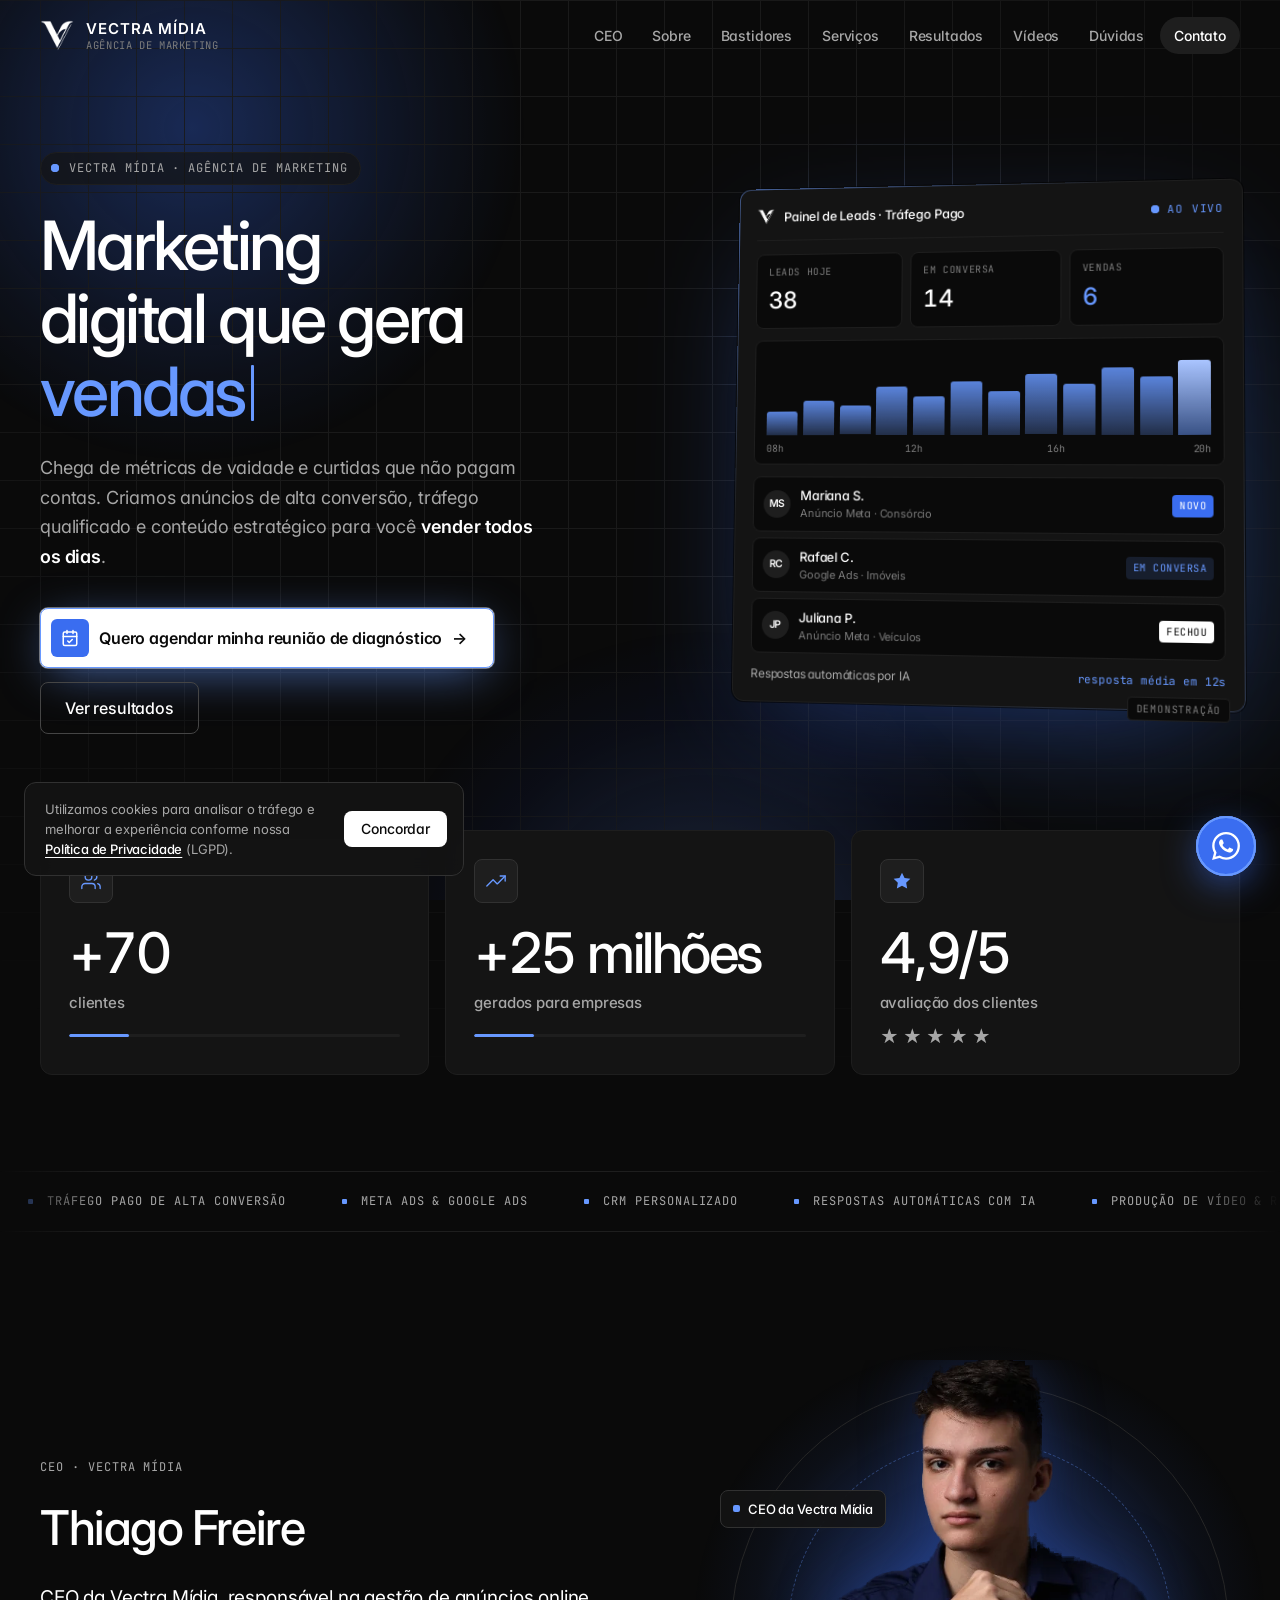
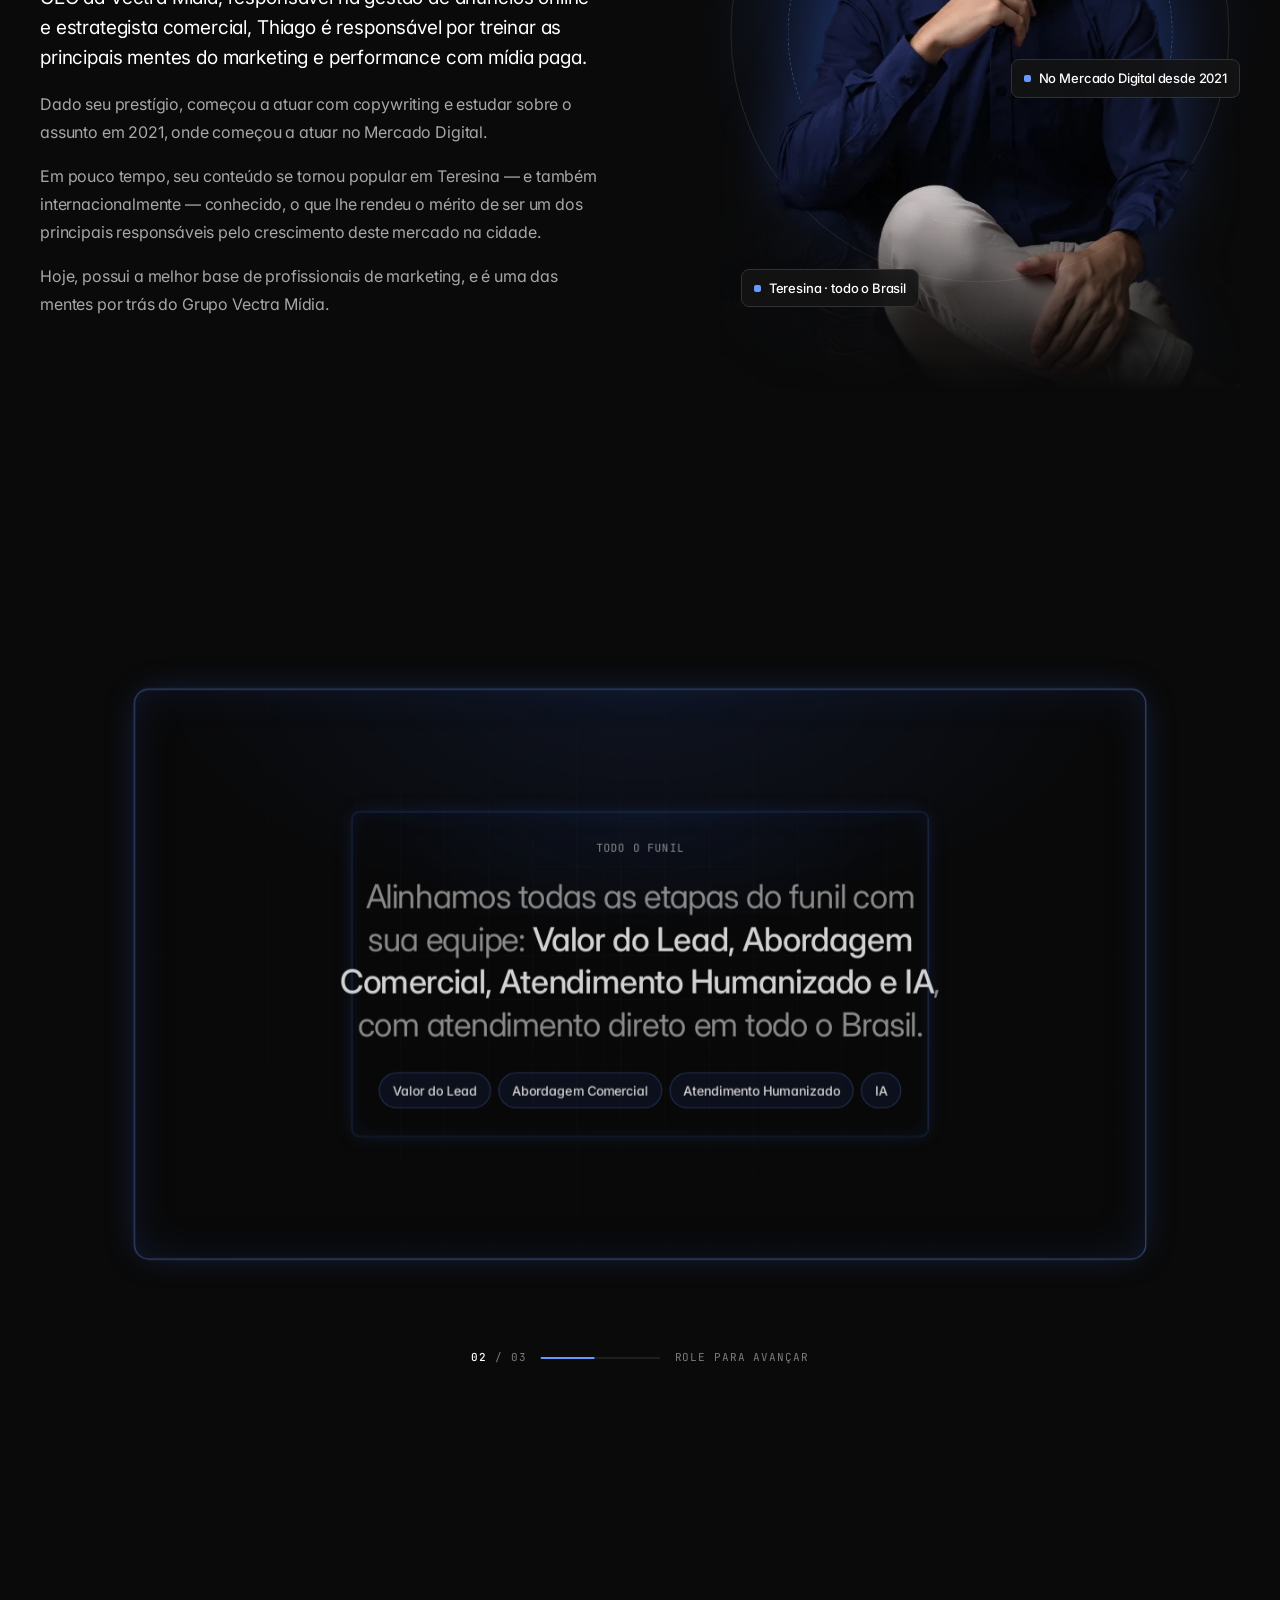
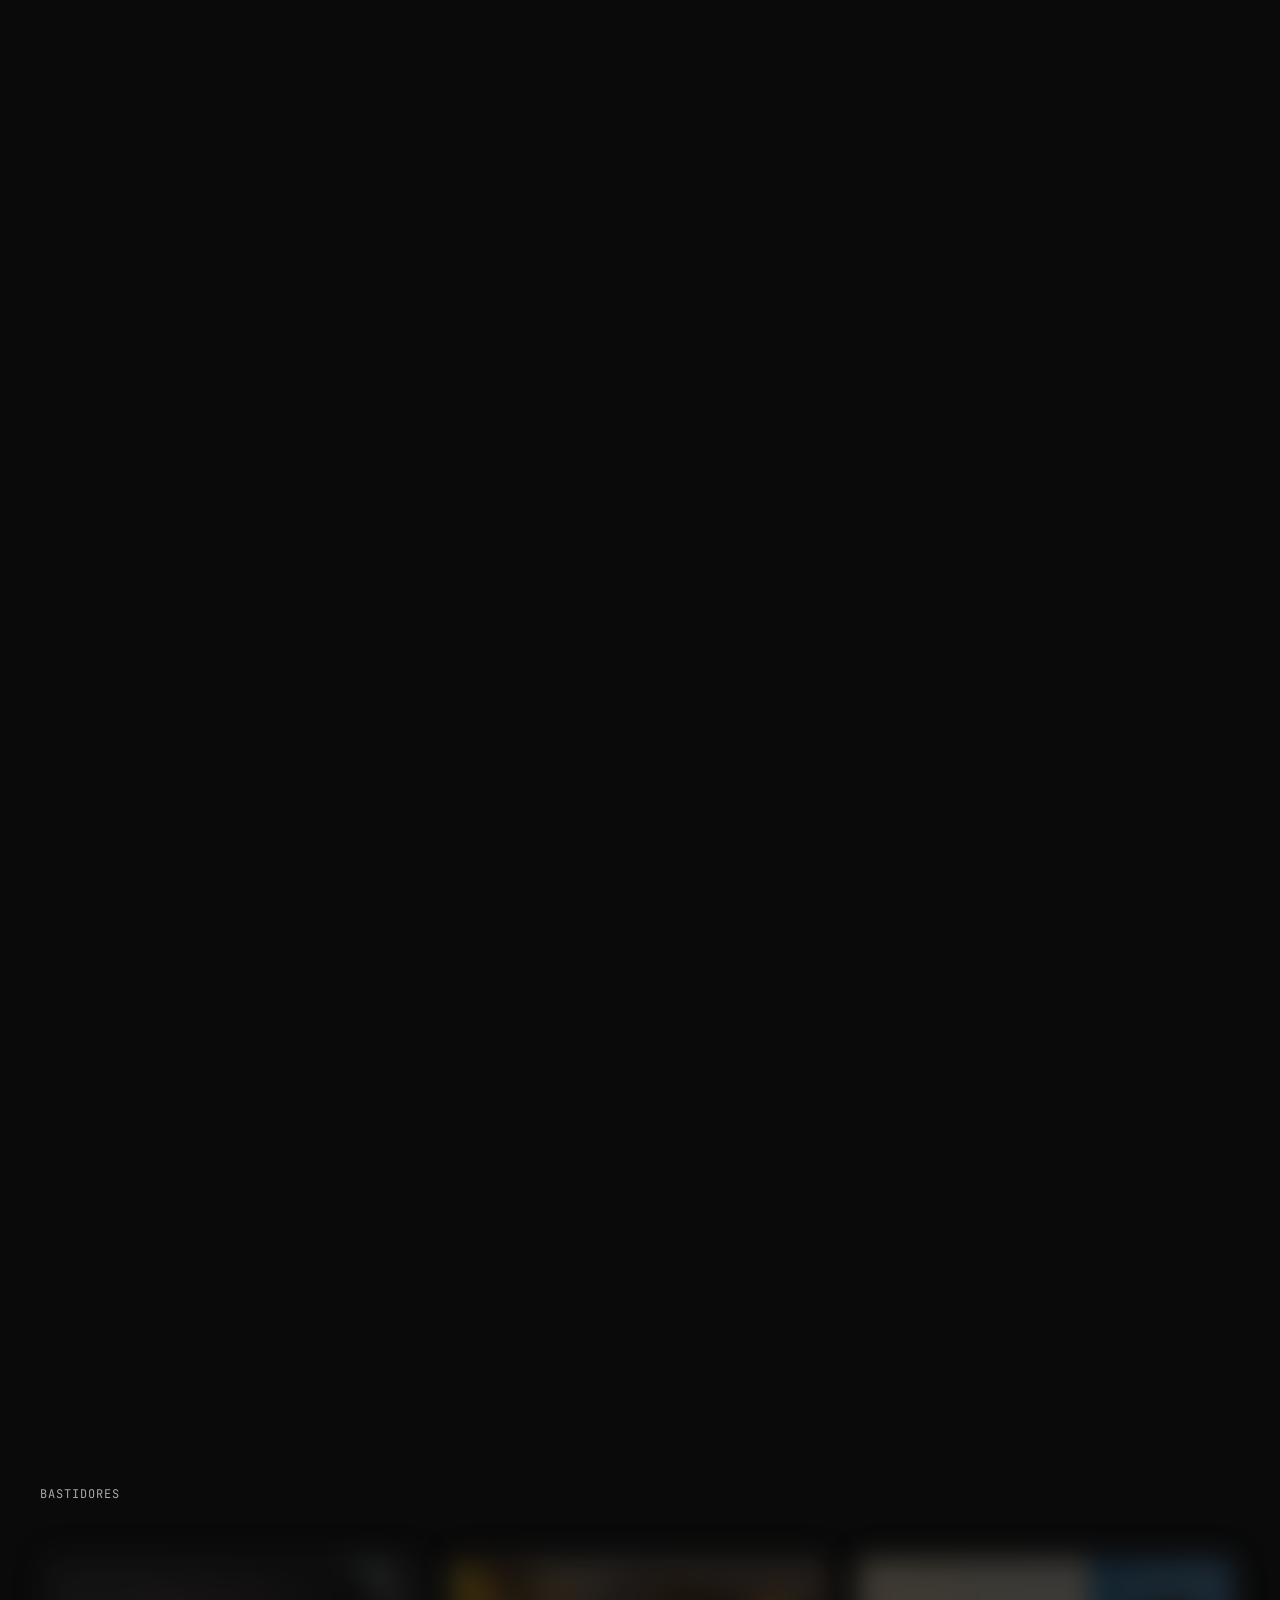
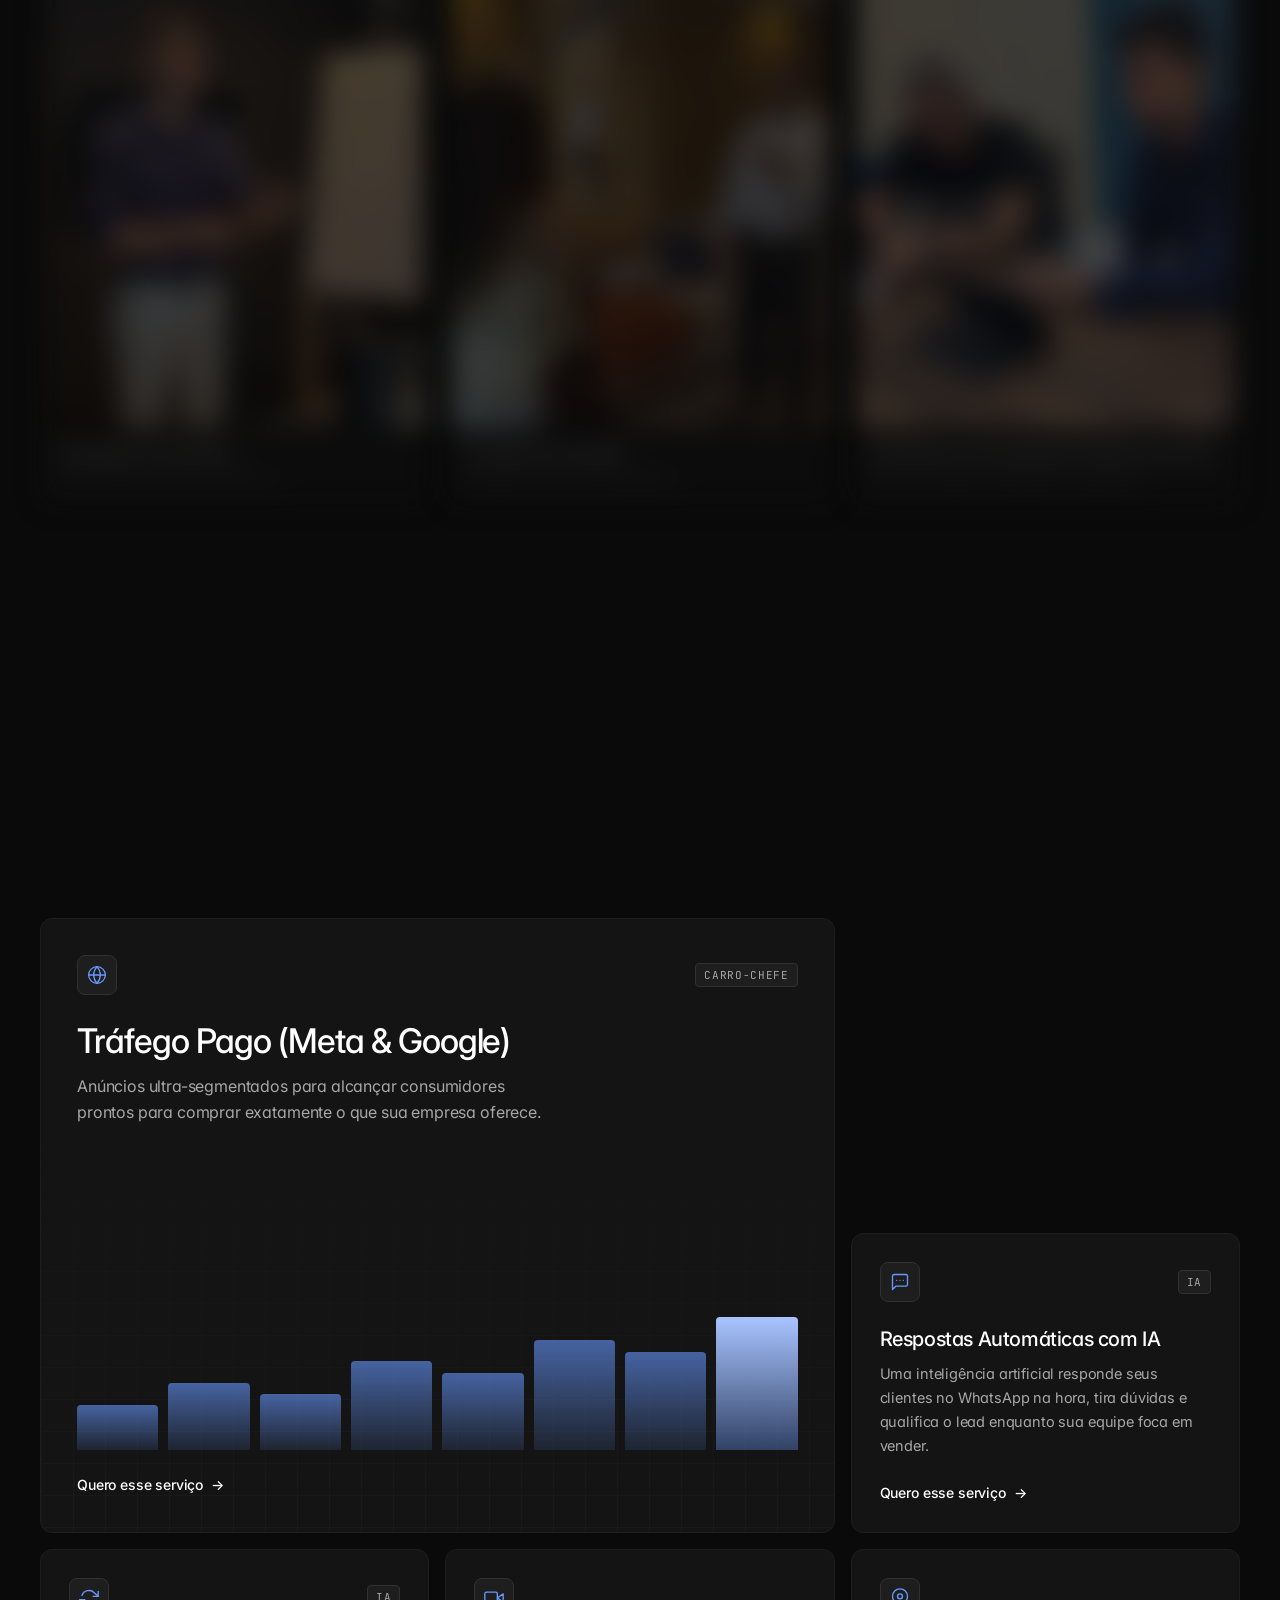
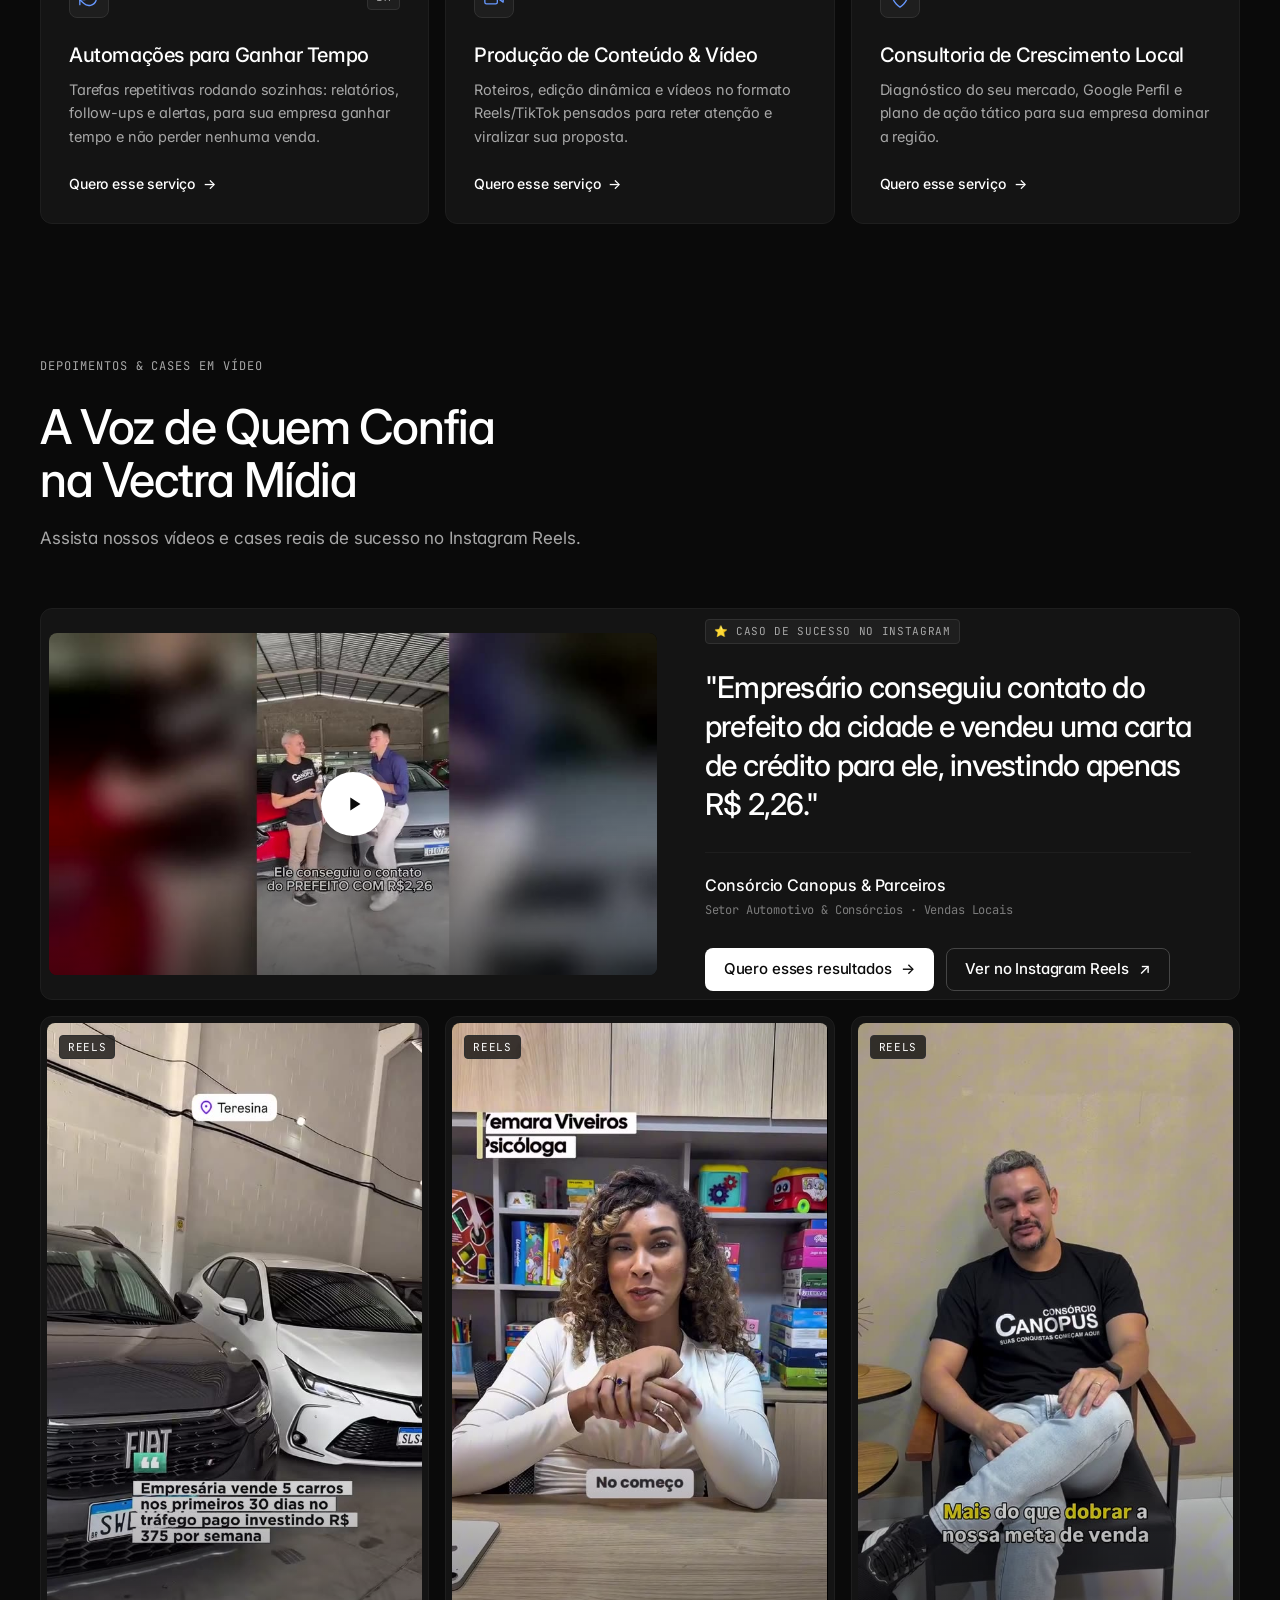
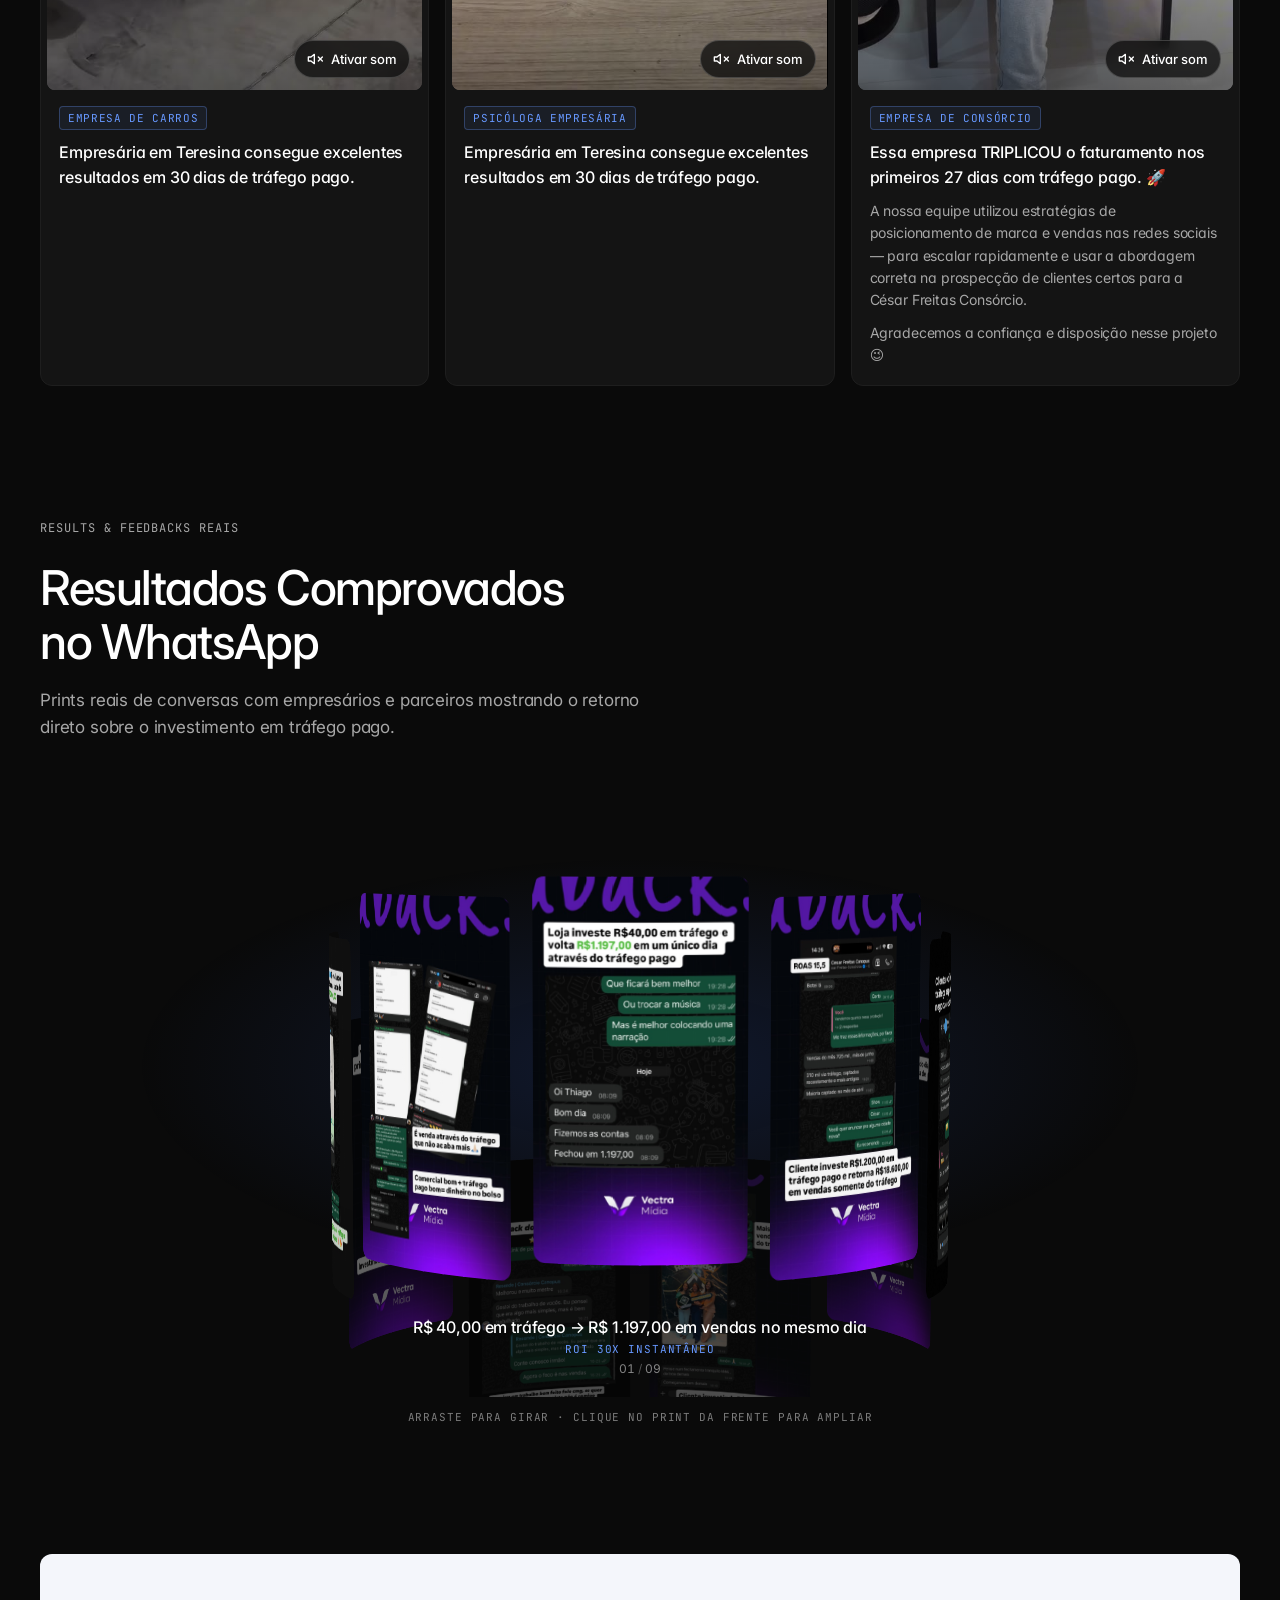
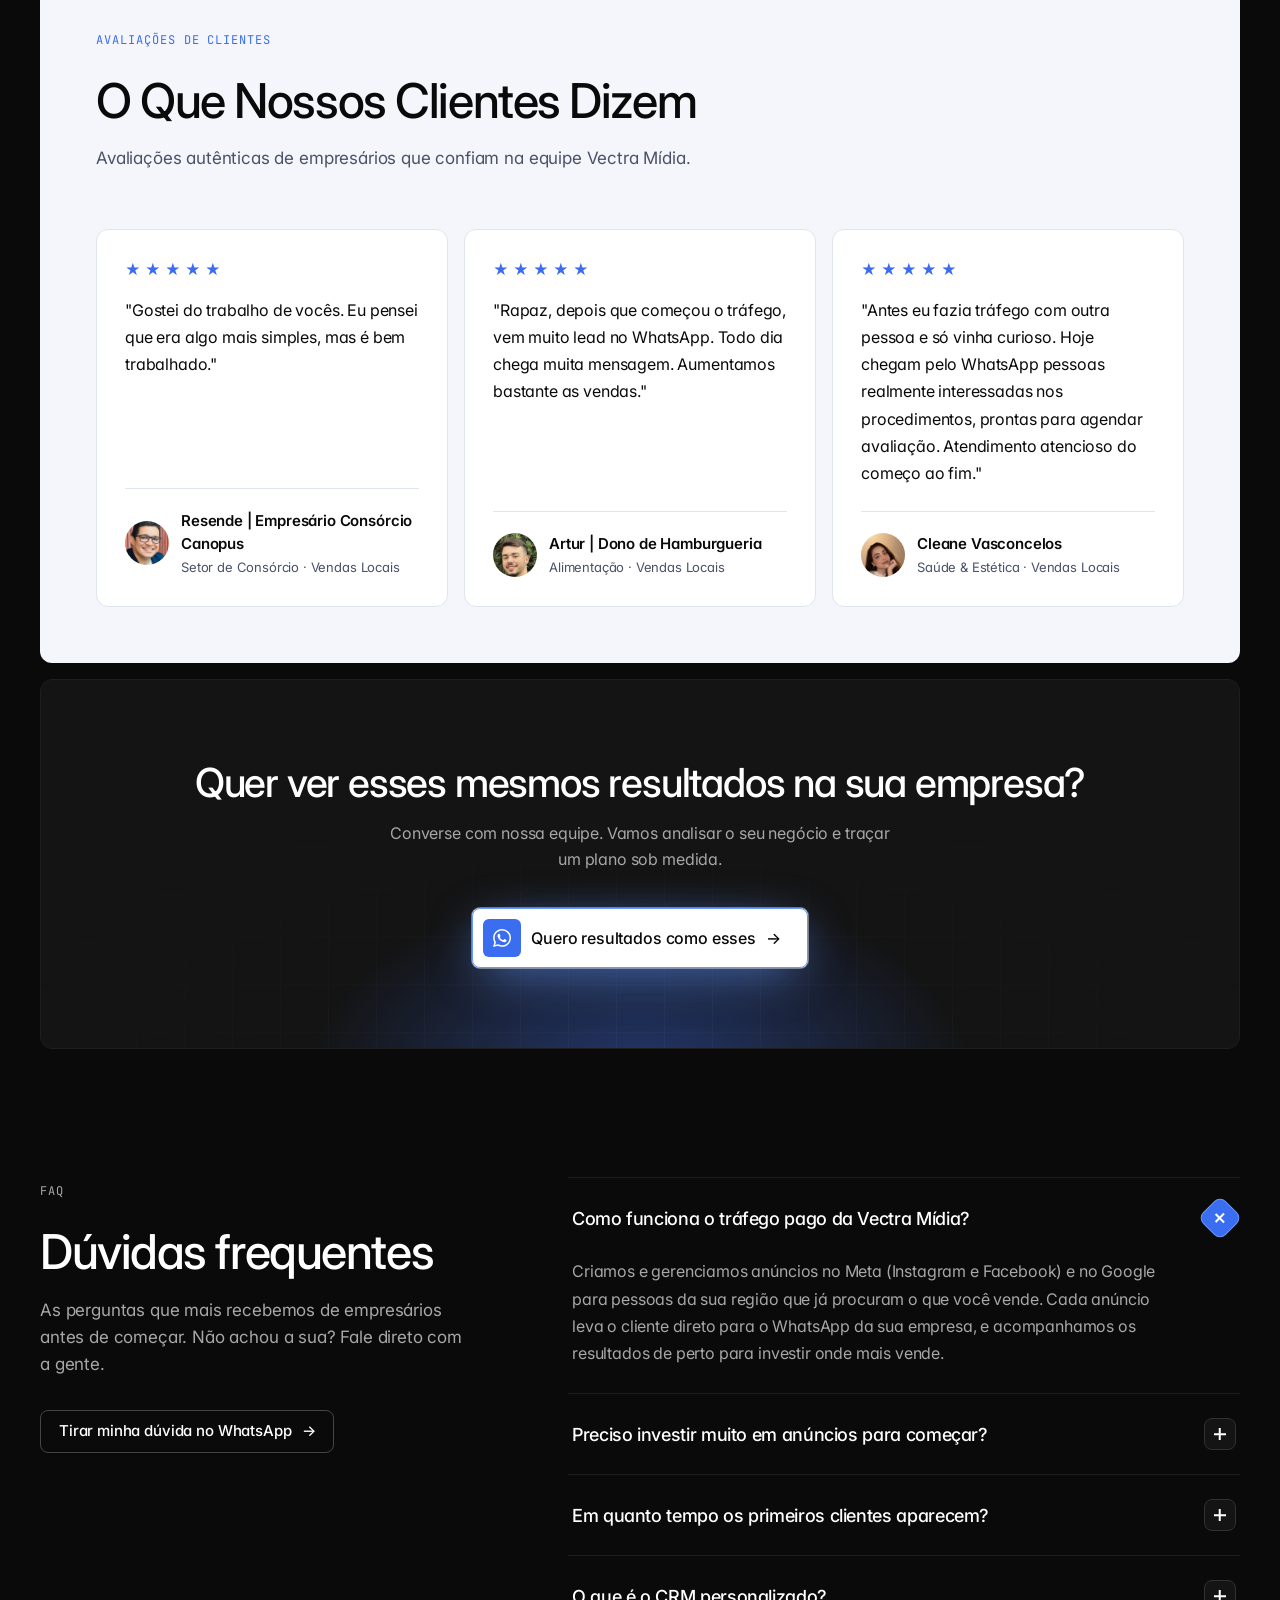
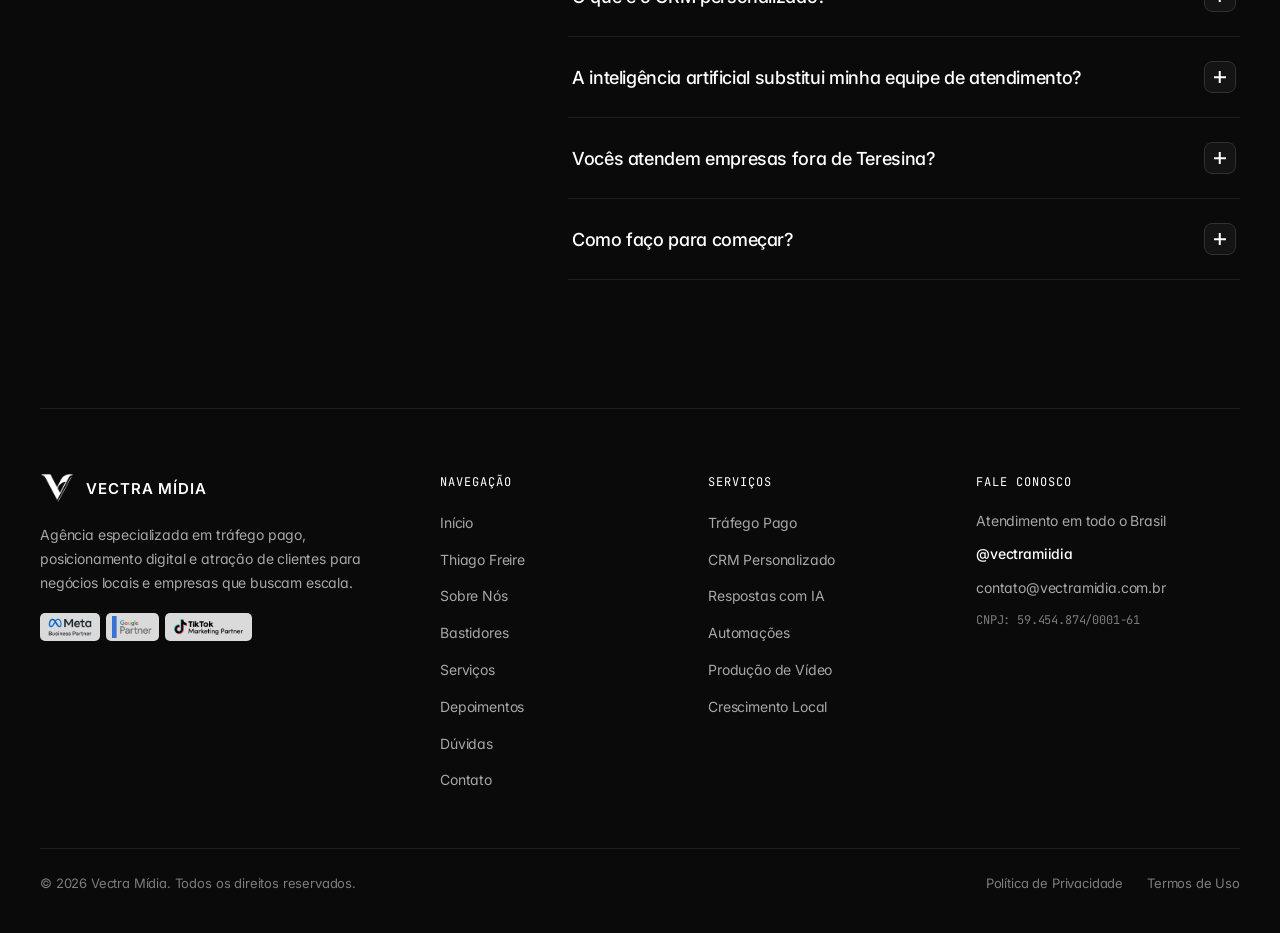
==== vectra-midia-redesign/index.html @ ce7b2baa "Add files via upload" ====
<!DOCTYPE html>
<html lang="pt-BR">
<head>
  <meta charset="UTF-8">
  <meta name="viewport" content="width=device-width, initial-scale=1.0">
  <title>Vectra Mídia — Agência de Marketing Digital de Alta Conversão</title>

  <!-- SEO -->
  <meta name="description" content="A Vectra Mídia é uma agência de marketing digital focada em gerar clientes reais para negócios locais com estratégia, tráfego pago e autoridade comprovada.">
  <meta name="robots" content="index, follow">
  <meta name="theme-color" content="#0a0a0a">
  <meta property="og:type" content="website">
  <meta property="og:title" content="Vectra Mídia — Marketing que traz clientes de verdade">
  <meta property="og:description" content="Acelere as vendas do seu negócio local com tráfego pago de alta conversão, CRM personalizado e automações com inteligência artificial.">
  <meta property="og:image" content="./assets/images/logo.jpg">
  <meta property="og:locale" content="pt_BR">
  <meta name="twitter:card" content="summary_large_image">

  <!-- Favicon -->
  <link rel="icon" type="image/jpeg" href="./assets/images/logo.jpg">
  <link rel="apple-touch-icon" href="./assets/images/logo.jpg">

  <!-- Fontes -->
  <link rel="preconnect" href="https://fonts.googleapis.com">
  <link rel="preconnect" href="https://fonts.gstatic.com" crossorigin>
  <link href="https://fonts.googleapis.com/css2?family=Inter:wght@400;500;600&family=JetBrains+Mono:wght@400;500&display=swap" rel="stylesheet">

  <!-- CSS -->
  <link rel="stylesheet" href="./assets/css/style.css">
  <link rel="stylesheet" href="./assets/css/circular-carousel.css">

  <!-- Liga as animações só quando o JavaScript está ativo -->
  <script>document.documentElement.classList.add('js');</script>

  <!-- JSON-LD Schema -->
  <script type="application/ld+json">
  {
    "@context": "https://schema.org",
    "@type": "MarketingAgency",
    "name": "Vectra Mídia",
    "description": "Agência de marketing digital focada em gerar clientes reais para negócios locais.",
    "logo": "./assets/images/logo.jpg",
    "sameAs": ["https://www.instagram.com/vectramiidia"],
    "areaServed": "BR"
  }
  </script>
</head>
<body>

  <!-- Fundo animado em tons de azul (muda de cor conforme a página rola) -->
  <!-- Luz azul que acompanha o mouse pelo site inteiro -->
  <div class="cursor-glow" id="cursorGlow" aria-hidden="true"></div>

  <div class="aurora" aria-hidden="true">
    <span class="aurora-blob aurora-blob--1"></span>
    <span class="aurora-blob aurora-blob--2"></span>
    <span class="aurora-blob aurora-blob--3"></span>
  </div>

  </div>

  <!-- Ícones reutilizados -->
  <svg width="0" height="0" style="position:absolute" aria-hidden="true">
    <symbol id="i-wa" viewBox="0 0 24 24"><path fill="currentColor" d="M17.472 14.382c-.297-.149-1.758-.867-2.03-.967-.273-.099-.471-.148-.67.15-.197.297-.767.966-.94 1.164-.173.199-.347.223-.644.075-.297-.15-1.255-.463-2.39-1.475-.883-.788-1.48-1.761-1.653-2.059-.173-.297-.018-.458.13-.606.134-.133.298-.347.446-.52.149-.174.198-.298.298-.497.099-.198.05-.371-.025-.52-.075-.149-.669-1.612-.916-2.207-.242-.579-.487-.5-.669-.51-.173-.008-.371-.01-.57-.01-.198 0-.52.074-.792.372-.272.297-1.04 1.016-1.04 2.479 0 1.462 1.065 2.875 1.213 3.074.149.198 2.096 3.2 5.077 4.487.709.306 1.262.489 1.694.625.712.227 1.36.195 1.871.118.571-.085 1.758-.719 2.006-1.413.248-.694.248-1.289.173-1.413-.074-.124-.272-.198-.57-.347m-5.421 7.403h-.004a9.87 9.87 0 0 1-5.031-1.378l-.361-.214-3.741.982.998-3.648-.235-.374a9.86 9.86 0 0 1-1.51-5.26c.001-5.45 4.436-9.884 9.888-9.884 2.64 0 5.122 1.03 6.988 2.898a9.825 9.825 0 0 1 2.893 6.994c-.003 5.45-4.437 9.884-9.885 9.884m8.413-18.297A11.815 11.815 0 0 0 12.05 0C5.495 0 .16 5.335.157 11.892c0 2.096.547 4.142 1.588 5.945L.057 24l6.305-1.654a11.882 11.882 0 0 0 5.683 1.448h.005c6.554 0 11.89-5.335 11.893-11.893a11.821 11.821 0 0 0-3.48-8.413"/></symbol>
    <symbol id="i-play" viewBox="0 0 24 24"><path fill="currentColor" d="M8 5v14l11-7z"/></symbol>
    <symbol id="i-star" viewBox="0 0 24 24"><path fill="currentColor" d="M12 2l3.09 6.26L22 9.27l-5 4.87 1.18 6.88L12 17.77l-6.18 3.25L7 14.14 2 9.27l6.91-1.01L12 2z"/></symbol>
  </svg>

  <!-- ==============================================================
       1. CABEÇALHO
       ============================================================== -->
  <header class="site-header" id="siteHeader">
    <div class="container header-inner">

      <a href="#hero" class="brand" aria-label="Página Inicial Vectra Mídia">
        <img src="./assets/images/logo-symbol-white.png" alt="Logo Vectra Mídia" class="brand-mark" width="34" height="30">
        <span class="brand-text">
          <span class="brand-name">VECTRA MÍDIA</span>
          <span class="brand-sub">Agência de Marketing</span>
        </span>
      </a>

      <nav aria-label="Navegação Principal" class="nav">
        <ul class="nav-menu" id="navMenu">
          <li><a href="#ceo" class="nav-link">CEO</a></li>
          <li><a href="#sobre" class="nav-link">Sobre</a></li>
          <li><a href="#bastidores" class="nav-link">Bastidores</a></li>
          <li><a href="#servicos" class="nav-link">Serviços</a></li>
          <li><a href="#provas-sociais" class="nav-link">Resultados</a></li>
          <li><a href="#depoimentos-video" class="nav-link">Vídeos</a></li>
          <li><a href="#duvidas" class="nav-link">Dúvidas</a></li>
          <li><a href="#contato" class="nav-link">Contato</a></li>
        </ul>
      </nav>

      <button class="hamburger" id="hamburgerBtn" aria-label="Abrir menu" aria-expanded="false" aria-controls="navMenu">
        <span></span><span></span><span></span>
      </button>
    </div>
  </header>

  <main>

  <!-- ==============================================================
       2. TOPO (HERO) — texto + painel de leads ao vivo
       ============================================================== -->
  <section class="hero" id="hero">
    <div class="hero-grid-bg" aria-hidden="true"></div>
    <div class="hero-spotlight" aria-hidden="true"></div>

    <div class="container hero-layout">

      <div class="hero-copy">
        <span class="eyebrow" data-reveal><span class="live-dot"></span>Vectra Mídia · Agência de Marketing</span>

        <h1 class="hero-title" data-reveal>
          Marketing digital que gera
          <span class="hero-rotator"><span id="typewriterTarget">clientes de verdade</span><span class="typewriter-cursor" aria-hidden="true"></span></span>
        </h1>

        <p class="hero-description" data-reveal>
          Chega de métricas de vaidade e curtidas que não pagam contas. Criamos anúncios de alta conversão, tráfego qualificado e conteúdo estratégico para você <strong>vender todos os dias</strong>.
        </p>

        <div class="hero-actions" data-reveal>
          <a href="#" class="btn btn-cta btn-lg btn-magnetic" data-wa="diagnostico">
            <span class="btn-cta-ring" aria-hidden="true"></span>
            <span class="btn-shine" aria-hidden="true"></span>
            <span class="btn-cta-icon" aria-hidden="true"><svg width="18" height="18" viewBox="0 0 24 24" fill="none" stroke="currentColor" stroke-width="2" stroke-linecap="round" stroke-linejoin="round"><rect x="3" y="4" width="18" height="18" rx="2"/><path d="M16 2v4M8 2v4M3 10h18M9 16l2 2 4-4"/></svg></span>
            Quero agendar minha reunião de diagnóstico <span class="btn-chevron" aria-hidden="true">→</span>
          </a>
          <a href="#provas-sociais" class="btn btn-ghost btn-lg">Ver resultados</a>
        </div>
      </div>

      <!-- PAINEL DE LEADS (demonstração animada do CRM) -->
      <div class="dash" id="liveDash" data-reveal aria-label="Demonstração do painel de leads da Vectra Mídia">
        <div class="dash-head">
          <div class="dash-title">
            <img src="./assets/images/logo-symbol-white.png" alt="" width="18" height="16">
            <span>Painel de Leads · Tráfego Pago</span>
          </div>
          <span class="dash-live"><span class="live-dot"></span>Ao vivo</span>
        </div>

        <div class="dash-kpis">
          <div class="dash-kpi">
            <span class="dash-kpi-label">Leads hoje</span>
            <span class="dash-kpi-value" id="kpiLeads">38</span>
          </div>
          <div class="dash-kpi">
            <span class="dash-kpi-label">Em conversa</span>
            <span class="dash-kpi-value" id="kpiConversa">14</span>
          </div>
          <div class="dash-kpi">
            <span class="dash-kpi-label">Vendas</span>
            <span class="dash-kpi-value dash-kpi-value--accent" id="kpiVendas">6</span>
          </div>
        </div>

        <div class="dash-chart" aria-hidden="true">
          <div class="dash-chart-bars" id="dashBars">
            <span style="--h:28%"></span><span style="--h:42%"></span><span style="--h:35%"></span><span style="--h:58%"></span>
            <span style="--h:46%"></span><span style="--h:64%"></span><span style="--h:52%"></span><span style="--h:72%"></span>
            <span style="--h:61%"></span><span style="--h:80%"></span><span style="--h:69%"></span><span style="--h:88%"></span>
          </div>
          <div class="dash-chart-axis"><span>08h</span><span>12h</span><span>16h</span><span>20h</span></div>
        </div>

        <ul class="dash-list" id="dashList" aria-hidden="true">
          <li><span class="dash-avatar">MS</span><span class="dash-who"><b>Mariana S.</b><small>Anúncio Meta · Consórcio</small></span><span class="dash-status dash-status--new">Novo</span></li>
          <li><span class="dash-avatar">RC</span><span class="dash-who"><b>Rafael C.</b><small>Google Ads · Imóveis</small></span><span class="dash-status dash-status--talk">Em conversa</span></li>
          <li><span class="dash-avatar">JP</span><span class="dash-who"><b>Juliana P.</b><small>Anúncio Meta · Veículos</small></span><span class="dash-status dash-status--won">Fechou</span></li>
        </ul>

        <div class="dash-foot">
          <span>Respostas automáticas por IA</span>
          <span class="dash-foot-value">resposta média em 12s</span>
        </div>
        <span class="dash-demo">Demonstração</span>
      </div>
    </div>

    <!-- NÚMEROS -->
    <div class="container">
      <div class="stats" data-reveal>
        <div class="stat" tabindex="0">
          <span class="stat-glow" aria-hidden="true"></span>
          <span class="stat-icon" aria-hidden="true">
            <svg width="20" height="20" viewBox="0 0 24 24" fill="none" stroke="currentColor" stroke-width="1.6" stroke-linecap="round" stroke-linejoin="round"><path d="M17 21v-2a4 4 0 0 0-4-4H5a4 4 0 0 0-4 4v2"/><circle cx="9" cy="7" r="4"/><path d="M23 21v-2a4 4 0 0 0-3-3.87"/><path d="M16 3.13a4 4 0 0 1 0 7.75"/></svg>
          </span>
          <div class="stat-number" data-count="70" data-prefix="+">+70</div>
          <div class="stat-label">clientes</div>
          <div class="stat-bar" aria-hidden="true"><span style="--w:70%"></span></div>
        </div>
        <div class="stat" tabindex="0">
          <span class="stat-glow" aria-hidden="true"></span>
          <span class="stat-icon" aria-hidden="true">
            <svg width="20" height="20" viewBox="0 0 24 24" fill="none" stroke="currentColor" stroke-width="1.6" stroke-linecap="round" stroke-linejoin="round"><polyline points="23 6 13.5 15.5 8.5 10.5 1 18"/><polyline points="17 6 23 6 23 12"/></svg>
          </span>
          <div class="stat-number" data-count="25" data-prefix="+" data-suffix=" milhões">+25 milhões</div>
          <div class="stat-label">gerados para empresas</div>
          <div class="stat-bar" aria-hidden="true"><span style="--w:88%"></span></div>
        </div>
        <div class="stat" tabindex="0">
          <span class="stat-glow" aria-hidden="true"></span>
          <span class="stat-icon" aria-hidden="true">
            <svg width="20" height="20"><use href="#i-star"/></svg>
          </span>
          <div class="stat-number" data-count="4.9" data-decimals="1" data-suffix="/5">4,9/5</div>
          <div class="stat-label">avaliação dos clientes</div>
          <div class="stat-stars" aria-label="Nota 4,9 de 5">
            <span class="stat-stars-base">★★★★★</span>
            <span class="stat-stars-fill" style="--w:98%">★★★★★</span>
          </div>
        </div>
      </div>
    </div>
  </section>

  <!-- FAIXA ROLANTE -->
  <div class="marquee" aria-hidden="true">
    <div class="marquee-track">
      <div class="marquee-group">
        <span class="marquee-item"><i class="m-dot"></i>Tráfego Pago de Alta Conversão</span>
        <span class="marquee-item"><i class="m-dot"></i>Meta Ads &amp; Google Ads</span>
        <span class="marquee-item"><i class="m-dot"></i>CRM Personalizado</span>
        <span class="marquee-item"><i class="m-dot"></i>Respostas Automáticas com IA</span>
        <span class="marquee-item"><i class="m-dot"></i>Produção de Vídeo &amp; Reels</span>
        <span class="marquee-item"><i class="m-dot"></i>Automações</span>
        <span class="marquee-item"><i class="m-dot"></i>+120 Empresas Aceleradas</span>
      </div>
      <div class="marquee-group">
        <span class="marquee-item"><i class="m-dot"></i>Tráfego Pago de Alta Conversão</span>
        <span class="marquee-item"><i class="m-dot"></i>Meta Ads &amp; Google Ads</span>
        <span class="marquee-item"><i class="m-dot"></i>CRM Personalizado</span>
        <span class="marquee-item"><i class="m-dot"></i>Respostas Automáticas com IA</span>
        <span class="marquee-item"><i class="m-dot"></i>Produção de Vídeo &amp; Reels</span>
        <span class="marquee-item"><i class="m-dot"></i>Automações</span>
        <span class="marquee-item"><i class="m-dot"></i>+120 Empresas Aceleradas</span>
      </div>
    </div>
  </div>

  <!-- ==============================================================
       3. CEO — THIAGO FREIRE
       ============================================================== -->
  <section class="section" id="ceo">
    <div class="container">
      <div class="ceo-grid">

        <div class="ceo-content" data-reveal>
          <span class="eyebrow">CEO · Vectra Mídia</span>
          <h2 class="section-title">Thiago Freire</h2>

          <div class="ceo-text">
            <p>CEO da Vectra Mídia, responsável na gestão de anúncios online e estrategista comercial, Thiago é responsável por treinar as principais mentes do marketing e performance com mídia paga.</p>
            <p>Dado seu prestígio, começou a atuar com copywriting e estudar sobre o assunto em 2021, onde começou a atuar no Mercado Digital.</p>
            <p>Em pouco tempo, seu conteúdo se tornou popular em Teresina — e também internacionalmente — conhecido, o que lhe rendeu o mérito de ser um dos principais responsáveis pelo crescimento deste mercado na cidade.</p>
            <p>Hoje, possui a melhor base de profissionais de marketing, e é uma das mentes por trás do Grupo Vectra Mídia.</p>
          </div>
        </div>

        <!-- Foto que se funde ao fundo, com movimento ao passar o mouse -->
        <div class="ceo-stage" id="ceoStage" data-reveal>
          <div class="ceo-halo" aria-hidden="true"></div>
          <div class="ceo-rings" aria-hidden="true"><span></span><span></span></div>
          <div class="ceo-figure">
            <img src="./assets/images/thiago-freire-ceo-recorte.webp" alt="Thiago Freire — CEO da Vectra Mídia" loading="lazy" width="682" height="855">
          </div>
          <span class="ceo-chip ceo-chip--a"><i></i>CEO da Vectra Mídia</span>
          <span class="ceo-chip ceo-chip--b"><i></i>No Mercado Digital desde 2021</span>
          <span class="ceo-chip ceo-chip--c"><i></i>Teresina · todo o Brasil</span>
        </div>

      </div>
    </div>
  </section>

  <!-- ==============================================================
       4. SOBRE A AGÊNCIA + BASTIDORES
       ============================================================== -->
  <section class="section portal-section" id="sobre">
    <!-- SCROLL PORTAL: quadros encaixados um dentro do outro; a rolagem leva a "câmera" para dentro de cada um -->
    <div class="portal" id="scrollPortal" data-frame-depth="1" data-perspective="1000" data-scroll-length="0.9" data-scrub="0.35" data-dim="0.55">
      <div class="portal-sticky">
        <div class="portal-stage">

          <article class="portal-frame" data-scene="0">
            <div class="portal-content">
              <span class="eyebrow">Quem Somos</span>
              <h2 class="portal-title">Estratégia, transparência e atendimento humanizado real</h2>
              <p class="portal-text">A <strong>Vectra Mídia</strong> é uma agência de marketing digital focada em gerar clientes reais para negócios locais, com alinhamento presencial, produção audiovisual e anúncios de alta performance.</p>
            </div>
          </article>

          <article class="portal-frame" data-scene="1">
            <div class="portal-content">
              <span class="eyebrow">Todo o funil</span>
              <p class="portal-lead">Alinhamos todas as etapas do funil com sua equipe: <strong>Valor do Lead, Abordagem Comercial, Atendimento Humanizado e IA</strong>, com atendimento direto em todo o Brasil.</p>
              <div class="portal-pills" aria-hidden="true">
                <span>Valor do Lead</span><span>Abordagem Comercial</span><span>Atendimento Humanizado</span><span>IA</span>
              </div>
            </div>
          </article>

          <article class="portal-frame" data-scene="2">
            <div class="portal-content">
              <span class="eyebrow">Diferenciais</span>
              <ul class="portal-diffs">
                <li>
                  <span class="check" aria-hidden="true"><svg width="14" height="14" viewBox="0 0 24 24" fill="none" stroke="currentColor" stroke-width="3" stroke-linecap="round" stroke-linejoin="round"><polyline points="20 6 9 17 4 12"/></svg></span>
                  <h3>Treinamento &amp; Alinhamento Comercial</h3>
                  <p>Ensinamos sua equipe a converter o lead do WhatsApp em venda.</p>
                </li>
                <li>
                  <span class="check" aria-hidden="true"><svg width="14" height="14" viewBox="0 0 24 24" fill="none" stroke="currentColor" stroke-width="3" stroke-linecap="round" stroke-linejoin="round"><polyline points="20 6 9 17 4 12"/></svg></span>
                  <h3>Gravações Profissionais no Cliente</h3>
                  <p>Vamos até a sua empresa gravar conteúdos e anúncios validados.</p>
                </li>
                <li>
                  <span class="check" aria-hidden="true"><svg width="14" height="14" viewBox="0 0 24 24" fill="none" stroke="currentColor" stroke-width="3" stroke-linecap="round" stroke-linejoin="round"><polyline points="20 6 9 17 4 12"/></svg></span>
                  <h3>Suporte Direto Presencial &amp; Atendimento Online</h3>
                  <p>Sem robôs. Você fala diretamente com quem comanda as campanhas.</p>
                </li>
              </ul>
              <div class="portal-actions">
                <a href="#" class="btn btn-primary btn-lg" data-wa="hero">Falar com o estrategista no WhatsApp <span class="btn-chevron" aria-hidden="true">→</span></a>
              </div>
            </div>
          </article>

        </div>
        <div class="portal-hud" aria-hidden="true">
          <span class="portal-count"><b id="portalIndex">01</b> / 03</span>
          <span class="portal-bar"><span id="portalBar"></span></span>
          <span class="portal-hint">Role para avançar</span>
        </div>
      </div>
    </div>

    <!-- FOTOS REAIS (BASTIDORES) -->
    <div class="container">
      <div class="backstage-head">
        <span class="eyebrow">Bastidores</span>
      </div>
      <div class="backstage backstage--row" id="bastidores">
          <figure class="photo-card">
            <div class="photo-card-media">
              <img src="./assets/images/real-2-apresentacao.jpg" alt="Alinhamento Estratégico Vectra Mídia" loading="lazy">
            </div>
            <figcaption>
              <span class="photo-card-title">Estratégia &amp; Treinamento</span>
              <span class="photo-card-sub">Foco no Valor do Lead e Conversão</span>
            </figcaption>
          </figure>
          <figure class="photo-card">
            <div class="photo-card-media">
              <img src="./assets/images/real-5-gravacao.png" alt="Produção de Vídeo no Cliente" loading="lazy">
            </div>
            <figcaption>
              <span class="photo-card-title">Produção de Conteúdo</span>
              <span class="photo-card-sub">Gravação in loco de alta qualidade</span>
            </figcaption>
          </figure>
          <figure class="photo-card">
            <div class="photo-card-media">
              <img src="./assets/images/real-6-atendimento-presencial.jpg" alt="Atendimento presencial da Vectra Mídia com cliente do Consórcio Canopus" loading="lazy">
            </div>
            <figcaption>
              <span class="photo-card-title">Atendimento Personalizado &amp; Suporte Presencial</span>
              <span class="photo-card-sub">Foco em resultado e diagnóstico de gargalos</span>
            </figcaption>
          </figure>
      </div>
    </div>
  </section>

  <!-- ==============================================================
       5. SERVIÇOS
       ============================================================== -->
  <section class="section" id="servicos">
    <div class="container">
      <div class="section-header" data-reveal>
        <span class="eyebrow">Soluções Completas</span>
        <h2 class="section-title">Como a Vectra Mídia Acelera Seu Negócio</h2>
        <p class="section-subtitle">Serviços integrados pensados para cada etapa do funil — da atração ao fechamento no WhatsApp.</p>
      </div>

      <div class="services-grid">

        <article class="service-card service-card--main" data-reveal>
          <div class="service-top">
            <span class="service-icon" aria-hidden="true">
              <svg width="20" height="20" viewBox="0 0 24 24" fill="none" stroke="currentColor" stroke-width="1.6" stroke-linecap="round" stroke-linejoin="round"><circle cx="12" cy="12" r="10"/><path d="M2 12h20M12 2a15.3 15.3 0 0 1 4 10 15.3 15.3 0 0 1-4 10 15.3 15.3 0 0 1-4-10 15.3 15.3 0 0 1 4-10z"/></svg>
            </span>
            <span class="tag">Carro-chefe</span>
          </div>
          <h3>Tráfego Pago (Meta &amp; Google)</h3>
          <p>Anúncios ultra-segmentados para alcançar consumidores prontos para comprar exatamente o que sua empresa oferece.</p>
          <div class="service-viz" aria-hidden="true">
            <span style="--h:30%"></span><span style="--h:45%"></span><span style="--h:38%"></span><span style="--h:60%"></span><span style="--h:52%"></span><span style="--h:74%"></span><span style="--h:66%"></span><span style="--h:90%"></span>
          </div>
          <a href="#" class="service-link" data-wa="service-trafego">Quero esse serviço <span aria-hidden="true">→</span></a>
        </article>

        <article class="service-card" data-reveal>
          <div class="service-top">
            <span class="service-icon" aria-hidden="true">
              <svg width="20" height="20" viewBox="0 0 24 24" fill="none" stroke="currentColor" stroke-width="1.6" stroke-linecap="round" stroke-linejoin="round"><rect x="3" y="4" width="18" height="16" rx="2"/><path d="M3 9h18M8 4v16"/></svg>
            </span>
            <span class="tag">Novo</span>
          </div>
          <h3>CRM Personalizado</h3>
          <p>Um painel feito para a sua empresa que registra cada lead que chega pelo WhatsApp e acompanha o cliente em tempo real, do primeiro contato ao fechamento.</p>
          <a href="#" class="service-link" data-wa="service-crm">Quero esse serviço <span aria-hidden="true">→</span></a>
        </article>

        <article class="service-card" data-reveal>
          <div class="service-top">
            <span class="service-icon" aria-hidden="true">
              <svg width="20" height="20" viewBox="0 0 24 24" fill="none" stroke="currentColor" stroke-width="1.6" stroke-linecap="round" stroke-linejoin="round"><path d="M21 15a2 2 0 0 1-2 2H7l-4 4V5a2 2 0 0 1 2-2h14a2 2 0 0 1 2 2z"/><path d="M8 10h.01M12 10h.01M16 10h.01"/></svg>
            </span>
            <span class="tag">IA</span>
          </div>
          <h3>Respostas Automáticas com IA</h3>
          <p>Uma inteligência artificial responde seus clientes no WhatsApp na hora, tira dúvidas e qualifica o lead enquanto sua equipe foca em vender.</p>
          <a href="#" class="service-link" data-wa="service-ia">Quero esse serviço <span aria-hidden="true">→</span></a>
        </article>

        <article class="service-card" data-reveal>
          <div class="service-top">
            <span class="service-icon" aria-hidden="true">
              <svg width="20" height="20" viewBox="0 0 24 24" fill="none" stroke="currentColor" stroke-width="1.6" stroke-linecap="round" stroke-linejoin="round"><polyline points="23 4 23 10 17 10"/><polyline points="1 20 1 14 7 14"/><path d="M3.51 9a9 9 0 0 1 14.85-3.36L23 10M1 14l4.64 4.36A9 9 0 0 0 20.49 15"/></svg>
            </span>
            <span class="tag">IA</span>
          </div>
          <h3>Automações para Ganhar Tempo</h3>
          <p>Tarefas repetitivas rodando sozinhas: relatórios, follow-ups e alertas, para sua empresa ganhar tempo e não perder nenhuma venda.</p>
          <a href="#" class="service-link" data-wa="service-automacoes">Quero esse serviço <span aria-hidden="true">→</span></a>
        </article>

        <article class="service-card" data-reveal>
          <div class="service-top">
            <span class="service-icon" aria-hidden="true">
              <svg width="20" height="20" viewBox="0 0 24 24" fill="none" stroke="currentColor" stroke-width="1.6" stroke-linecap="round" stroke-linejoin="round"><polygon points="23 7 16 12 23 17 23 7"/><rect x="1" y="5" width="15" height="14" rx="2" ry="2"/></svg>
            </span>
          </div>
          <h3>Produção de Conteúdo &amp; Vídeo</h3>
          <p>Roteiros, edição dinâmica e vídeos no formato Reels/TikTok pensados para reter atenção e viralizar sua proposta.</p>
          <a href="#" class="service-link" data-wa="service-video">Quero esse serviço <span aria-hidden="true">→</span></a>
        </article>

        <article class="service-card" data-reveal>
          <div class="service-top">
            <span class="service-icon" aria-hidden="true">
              <svg width="20" height="20" viewBox="0 0 24 24" fill="none" stroke="currentColor" stroke-width="1.6" stroke-linecap="round" stroke-linejoin="round"><path d="M21 10c0 7-9 13-9 13s-9-6-9-13a9 9 0 0 1 18 0z"/><circle cx="12" cy="10" r="3"/></svg>
            </span>
          </div>
          <h3>Consultoria de Crescimento Local</h3>
          <p>Diagnóstico do seu mercado, Google Perfil e plano de ação tático para sua empresa dominar a região.</p>
          <a href="#" class="service-link" data-wa="service-consultoria">Quero esse serviço <span aria-hidden="true">→</span></a>
        </article>

      </div>
    </div>
  </section>

  <!-- ==============================================================
       6. DEPOIMENTOS EM VÍDEO (INSTAGRAM REELS)
       ============================================================== -->
  <section class="section" id="depoimentos-video">
    <div class="container">
      <div class="section-header" data-reveal>
        <span class="eyebrow">Depoimentos &amp; Cases em Vídeo</span>
        <h2 class="section-title">A Voz de Quem Confia na Vectra Mídia</h2>
        <p class="section-subtitle">Assista nossos vídeos e cases reais de sucesso no Instagram Reels.</p>
      </div>

      <div class="featured-video featured-video--wide" data-reveal>
        <div class="reel-thumb reel-thumb--featured reel-thumb--player" id="featuredPlayer">
          <video class="featured-video-el" preload="none" playsinline poster="./assets/videos/case-destaque-canopus-capa.jpg" aria-label="Depoimento em vídeo: Consórcio Canopus">
            <source src="./assets/videos/case-destaque-canopus-horizontal.mp4" type="video/mp4">
          </video>
          <button type="button" class="play-btn" id="featuredPlayBtn" aria-label="Assistir ao vídeo do Consórcio Canopus"><svg width="22" height="22"><use href="#i-play"/></svg></button>
        </div>
        <div class="featured-video-info">
          <span class="tag">⭐ Caso de Sucesso no Instagram</span>
          <blockquote class="featured-quote">"Empresário conseguiu contato do prefeito da cidade e vendeu uma carta de crédito para ele, investindo apenas R$ 2,26."</blockquote>
          <div class="featured-author">
            <div class="author-name">Consórcio Canopus &amp; Parceiros</div>
            <div class="author-meta">Setor Automotivo &amp; Consórcios · Vendas Locais</div>
          </div>
          <div class="featured-actions">
            <a href="#" class="btn btn-primary" data-wa="hero">
              Quero esses resultados <span class="btn-chevron" aria-hidden="true">→</span>
            </a>
            <a href="https://www.instagram.com/reels/Db3m3c7Rxhn/" target="_blank" rel="noopener" class="btn btn-ghost">
              Ver no Instagram Reels <span aria-hidden="true">↗</span>
            </a>
          </div>
        </div>
      </div>

      <div class="reels-grid">
        <article class="reel-card" data-reveal>
          <div class="reel-thumb reel-thumb--video">
            <video class="reel-video" muted loop playsinline preload="none" poster="./assets/videos/case-1-empresa-de-carros-capa.jpg" aria-label="Depoimento: empresária de carros em Teresina">
              <source src="./assets/videos/case-1-empresa-de-carros.mp4" type="video/mp4">
            </video>
            <span class="tag tag--overlay">Reels</span>
            <button type="button" class="sound-btn" aria-label="Ativar som do vídeo" aria-pressed="false">
              <svg class="i-off" width="16" height="16" viewBox="0 0 24 24" fill="none" stroke="currentColor" stroke-width="2" stroke-linecap="round" stroke-linejoin="round"><polygon points="11 5 6 9 2 9 2 15 6 15 11 19 11 5"/><line x1="23" y1="9" x2="17" y2="15"/><line x1="17" y1="9" x2="23" y2="15"/></svg>
              <svg class="i-on" width="16" height="16" viewBox="0 0 24 24" fill="none" stroke="currentColor" stroke-width="2" stroke-linecap="round" stroke-linejoin="round"><polygon points="11 5 6 9 2 9 2 15 6 15 11 19 11 5"/><path d="M15.54 8.46a5 5 0 0 1 0 7.07M19.07 4.93a10 10 0 0 1 0 14.14"/></svg>
              <span class="sound-label">Ativar som</span>
            </button>
          </div>
          <div class="reel-caption">
            <span class="tag tag--accent">Empresa de carros</span>
            <div class="reel-title">Empresária em Teresina consegue excelentes resultados em 30 dias de tráfego pago.</div>
            
          </div>
        </article>

        <article class="reel-card" data-reveal>
          <div class="reel-thumb reel-thumb--video">
            <video class="reel-video" muted loop playsinline preload="none" poster="./assets/videos/case-2-psicologa-capa.jpg" aria-label="Depoimento: psicóloga empresária em Teresina">
              <source src="./assets/videos/case-2-psicologa.mp4" type="video/mp4">
            </video>
            <span class="tag tag--overlay">Reels</span>
            <button type="button" class="sound-btn" aria-label="Ativar som do vídeo" aria-pressed="false">
              <svg class="i-off" width="16" height="16" viewBox="0 0 24 24" fill="none" stroke="currentColor" stroke-width="2" stroke-linecap="round" stroke-linejoin="round"><polygon points="11 5 6 9 2 9 2 15 6 15 11 19 11 5"/><line x1="23" y1="9" x2="17" y2="15"/><line x1="17" y1="9" x2="23" y2="15"/></svg>
              <svg class="i-on" width="16" height="16" viewBox="0 0 24 24" fill="none" stroke="currentColor" stroke-width="2" stroke-linecap="round" stroke-linejoin="round"><polygon points="11 5 6 9 2 9 2 15 6 15 11 19 11 5"/><path d="M15.54 8.46a5 5 0 0 1 0 7.07M19.07 4.93a10 10 0 0 1 0 14.14"/></svg>
              <span class="sound-label">Ativar som</span>
            </button>
          </div>
          <div class="reel-caption">
            <span class="tag tag--accent">Psicóloga empresária</span>
            <div class="reel-title">Empresária em Teresina consegue excelentes resultados em 30 dias de tráfego pago.</div>
            
          </div>
        </article>

        <article class="reel-card" data-reveal>
          <div class="reel-thumb reel-thumb--video">
            <video class="reel-video" muted loop playsinline preload="none" poster="./assets/videos/case-3-consorcio-capa.jpg" aria-label="Depoimento: César Freitas Consórcio">
              <source src="./assets/videos/case-3-consorcio.mp4" type="video/mp4">
            </video>
            <span class="tag tag--overlay">Reels</span>
            <button type="button" class="sound-btn" aria-label="Ativar som do vídeo" aria-pressed="false">
              <svg class="i-off" width="16" height="16" viewBox="0 0 24 24" fill="none" stroke="currentColor" stroke-width="2" stroke-linecap="round" stroke-linejoin="round"><polygon points="11 5 6 9 2 9 2 15 6 15 11 19 11 5"/><line x1="23" y1="9" x2="17" y2="15"/><line x1="17" y1="9" x2="23" y2="15"/></svg>
              <svg class="i-on" width="16" height="16" viewBox="0 0 24 24" fill="none" stroke="currentColor" stroke-width="2" stroke-linecap="round" stroke-linejoin="round"><polygon points="11 5 6 9 2 9 2 15 6 15 11 19 11 5"/><path d="M15.54 8.46a5 5 0 0 1 0 7.07M19.07 4.93a10 10 0 0 1 0 14.14"/></svg>
              <span class="sound-label">Ativar som</span>
            </button>
          </div>
          <div class="reel-caption">
            <span class="tag tag--accent">Empresa de consórcio</span>
            <div class="reel-title">Essa empresa TRIPLICOU o faturamento nos primeiros 27 dias com tráfego pago. 🚀</div>
            <p class="reel-desc">A nossa equipe utilizou estratégias de posicionamento de marca e vendas nas redes sociais — para escalar rapidamente e usar a abordagem correta na prospecção de clientes certos para a César Freitas Consórcio.</p>
            <p class="reel-desc">Agradecemos a confiança e disposição nesse projeto 😉</p>
          </div>
        </article>
      </div>
    </div>
  </section>

  <!-- ==============================================================
       7. PROVAS SOCIAIS (PRINTS DO WHATSAPP)
       ============================================================== -->
  <section class="section" id="provas-sociais">
    <div class="container">
      <div class="section-header" data-reveal>
        <span class="eyebrow">Results &amp; Feedbacks Reais</span>
        <h2 class="section-title">Resultados Comprovados no WhatsApp</h2>
        <p class="section-subtitle">Prints reais de conversas com empresários e parceiros mostrando o retorno direto sobre o investimento em tráfego pago.</p>
      </div>
    </div>

    <!-- CARROSSEL 3D (CircularCarousel da React Bits). Arraste para girar; clique no print da frente para ampliar. -->
    <div class="container">
      <div class="proofs-3d" id="proofsCarousel" data-reveal></div>
      <p class="proofs-3d-hint">Arraste para girar · clique no print da frente para ampliar</p>
    </div>
    <script type="application/json" id="proofsData">
[
  {
    "src": "./assets/images/proof-1.jpg",
    "alt": "Loja investe R$40 e retorna R$1.197 em 1 dia",
    "title": "R$ 40,00 em tráfego → R$ 1.197,00 em vendas no mesmo dia",
    "subtitle": "ROI 30x instantâneo",
    "caption": "Loja investe R$ 40,00 e retorna R$ 1.197,00 em um único dia"
  },
  {
    "src": "./assets/images/proof-2.jpg",
    "alt": "ROAS 15,5 — R$1.200 investidos e R$18.600 em vendas",
    "title": "R$ 1.200,00 investidos → R$ 18.600,00 retornados em vendas",
    "subtitle": "ROAS 15,5 Comprovado",
    "caption": "Cliente investe R$ 1.200,00 e retorna R$ 18.600,00 em vendas — ROAS 15,5"
  },
  {
    "src": "./assets/images/proof-3.jpg",
    "alt": "Primeiro dia com R$30 fechando vendas de Imóveis",
    "title": "R$ 30,00 no 1º dia → Fechando negociações no mercado imobiliário",
    "subtitle": "Vendas no 1º Dia",
    "caption": "1º dia de tráfego pago com R$ 30,00 fechando negociações de Imóveis"
  },
  {
    "src": "./assets/images/proof-4.jpg",
    "alt": "Venda de carta de crédito de R$30.000 no 2º dia",
    "title": "R$ 30,00 investidos → Cota de R$ 30.000,00 vendida no 2º dia",
    "subtitle": "Consórcios & Crédito",
    "caption": "Investe R$ 30,00 e no 2º dia vende carta de crédito de R$ 30.000,00"
  },
  {
    "src": "./assets/images/proof-5.jpg",
    "alt": "Venda de Casa com R$40/dia em tráfego pago",
    "title": "R$ 40,00 por dia → Casa vendida com cliente vindo do tráfego",
    "subtitle": "Mercado Imobiliário",
    "caption": "Mais uma casa vendida através do tráfego pago — R$ 40,00/dia"
  },
  {
    "src": "./assets/images/proof-6.jpg",
    "alt": "Feedback de cliente 5 estrelas — Consórcio Canopus",
    "title": "\"Gostei do trabalho de vocês. Pensei que era algo mais simples, mas é bem trabalhado\"",
    "subtitle": "★★★★★ Avaliação 5 Estrelas",
    "caption": "Feedback do Trabalho Realizado — Consórcio Canopus (5 Estrelas)"
  },
  {
    "src": "./assets/images/proof-7.jpg",
    "alt": "2 carros vendidos em 15 dias com R$300 por semana",
    "title": "Vendemos 2 carros nos primeiros 15 dias (Argo e Gol) com R$ 300,00/semana",
    "subtitle": "Venda de Veículos",
    "caption": "Vendemos 2 carros nos primeiros 15 dias da empresa — R$300/semana"
  },
  {
    "src": "./assets/images/proof-8.jpg",
    "alt": "Carta de crédito de R$40.000 no 1º dia de tráfego",
    "title": "1º dia de tráfego pago → Carta de crédito de R$ 40.000,00 vendida e paga",
    "subtitle": "1º Dia de Anúncios",
    "caption": "1º dia de tráfego pago — Carta de crédito de R$ 40.000,00 vendida"
  },
  {
    "src": "./assets/images/proof-9.jpg",
    "alt": "Vendas contínuas no tráfego — Cotas de 60k e 40k",
    "title": "Vendas contínuas de consórcio (Cotas de 60k e 40k): \"Comercial bom + tráfego bom\"",
    "subtitle": "Volume Constante",
    "caption": "É venda através do tráfego que não acaba mais — Cotas de 60k e 40k"
  }
]
    </script>
  </section>

  <!-- ==============================================================
       8. DEPOIMENTOS ESCRITOS (painel claro)
       ============================================================== -->
  <section class="section" id="depoimentos-escritos">
    <div class="container">
      <div class="light-panel">
        <div class="section-header" data-reveal>
          <span class="eyebrow">Avaliações de Clientes</span>
          <h2 class="section-title">O Que Nossos Clientes Dizem</h2>
          <p class="section-subtitle">Avaliações autênticas de empresários que confiam na equipe Vectra Mídia.</p>
        </div>

        <div class="testimonials-grid">
          <article class="testimonial-card" data-reveal>
            <div>
              <div class="stars" aria-label="5 estrelas">★★★★★</div>
              <p class="testimonial-text">"Gostei do trabalho de vocês. Eu pensei que era algo mais simples, mas é bem trabalhado."</p>
            </div>
            <div class="client">
              <img class="client-avatar" src="./assets/images/depoimento-canopus.jpg" alt="Resende, empresário do Consórcio Canopus" loading="lazy" width="44" height="44">
              <div>
                <div class="client-name">Resende | Empresário Consórcio Canopus</div>
                <div class="client-company">Setor de Consórcio · Vendas Locais</div>
              </div>
            </div>
          </article>

          <article class="testimonial-card" data-reveal>
            <div>
              <div class="stars" aria-label="5 estrelas">★★★★★</div>
              <p class="testimonial-text">"Rapaz, depois que começou o tráfego, vem muito lead no WhatsApp. Todo dia chega muita mensagem. Aumentamos bastante as vendas."</p>
            </div>
            <div class="client">
              <img class="client-avatar" src="./assets/images/depoimento-hamburgueria.jpg" alt="Artur, dono de hamburgueria e cliente da Vectra Mídia" loading="lazy" width="44" height="44">
              <div>
                <div class="client-name">Artur | Dono de Hamburgueria</div>
                <div class="client-company">Alimentação · Vendas Locais</div>
              </div>
            </div>
          </article>

          <article class="testimonial-card" data-reveal>
            <div>
              <div class="stars" aria-label="5 estrelas">★★★★★</div>
              <p class="testimonial-text">"Antes eu fazia tráfego com outra pessoa e só vinha curioso. Hoje chegam pelo WhatsApp pessoas realmente interessadas nos procedimentos, prontas para agendar avaliação. Atendimento atencioso do começo ao fim."</p>
            </div>
            <div class="client">
              <img class="client-avatar" src="./assets/images/depoimento-clinica-estetica.jpg" alt="Cleane Vasconcelos, empresária e cliente da Vectra Mídia" loading="lazy" width="44" height="44">
              <div>
                <div class="client-name">Cleane Vasconcelos</div>
                <div class="client-company">Saúde &amp; Estética · Vendas Locais</div>
              </div>
            </div>
          </article>
        </div>
      </div>

      <div class="cta-well" data-reveal>
        <div class="cta-well-glow" aria-hidden="true"></div>
        <h3>Quer ver esses mesmos resultados na sua empresa?</h3>
        <p>Converse com nossa equipe. Vamos analisar o seu negócio e traçar um plano sob medida.</p>
        <a href="#" class="btn btn-cta btn-lg btn-magnetic" data-wa="hero">
          <span class="btn-cta-ring" aria-hidden="true"></span>
          <span class="btn-shine" aria-hidden="true"></span>
          <span class="btn-cta-icon" aria-hidden="true"><svg width="18" height="18"><use href="#i-wa"/></svg></span>
          Quero resultados como esses <span class="btn-chevron" aria-hidden="true">→</span>
        </a>
      </div>
    </div>
  </section>

  <!-- ==============================================================
       9. DÚVIDAS FREQUENTES
       ============================================================== -->
  <section class="section" id="duvidas">
    <div class="container">
      <div class="faq-grid">
        <div class="faq-intro" data-reveal>
          <span class="eyebrow">FAQ</span>
          <h2 class="section-title">Dúvidas frequentes</h2>
          <p class="section-subtitle">As perguntas que mais recebemos de empresários antes de começar. Não achou a sua? Fale direto com a gente.</p>
          <a href="#" class="btn btn-ghost" data-wa="faq">Tirar minha dúvida no WhatsApp <span class="btn-chevron" aria-hidden="true">→</span></a>
        </div>

        <div class="faq-list" data-reveal>
          <details class="faq-item" open>
            <summary>Como funciona o tráfego pago da Vectra Mídia?<span class="faq-icon" aria-hidden="true"></span></summary>
            <div class="faq-answer"><p>Criamos e gerenciamos anúncios no Meta (Instagram e Facebook) e no Google para pessoas da sua região que já procuram o que você vende. Cada anúncio leva o cliente direto para o WhatsApp da sua empresa, e acompanhamos os resultados de perto para investir onde mais vende.</p></div>
          </details>
          <details class="faq-item">
            <summary>Preciso investir muito em anúncios para começar?<span class="faq-icon" aria-hidden="true"></span></summary>
            <div class="faq-answer"><p>Não. Vários clientes começaram com R$ 30 a R$ 40 por dia, como mostram os prints de resultados acima. O valor ideal para o seu negócio é definido no diagnóstico inicial.</p></div>
          </details>
          <details class="faq-item">
            <summary>Em quanto tempo os primeiros clientes aparecem?<span class="faq-icon" aria-hidden="true"></span></summary>
            <div class="faq-answer"><p>Os primeiros contatos costumam chegar logo nos primeiros dias de anúncio no ar. O ritmo de vendas depende do seu mercado e de como a sua equipe atende, e por isso também treinamos o seu comercial.</p></div>
          </details>
          <details class="faq-item">
            <summary>O que é o CRM personalizado?<span class="faq-icon" aria-hidden="true"></span></summary>
            <div class="faq-answer"><p>É um painel feito para a sua empresa que registra automaticamente cada lead que chega pelos anúncios e mostra em que etapa cada cliente está, em tempo real. Assim você sabe quem precisa de resposta e nenhuma venda fica esquecida.</p></div>
          </details>
          <details class="faq-item">
            <summary>A inteligência artificial substitui minha equipe de atendimento?<span class="faq-icon" aria-hidden="true"></span></summary>
            <div class="faq-answer"><p>Não. A IA responde na hora, tira as dúvidas mais comuns e organiza os contatos. Quando o cliente está pronto, sua equipe assume a conversa para fechar a venda.</p></div>
          </details>
          <details class="faq-item">
            <summary>Vocês atendem empresas fora de Teresina?<span class="faq-icon" aria-hidden="true"></span></summary>
            <div class="faq-answer"><p>Sim. Atendemos empresas em todo o Brasil, com alinhamento online e suporte direto com os estrategistas que comandam as campanhas.</p></div>
          </details>
          <details class="faq-item">
            <summary>Como faço para começar?<span class="faq-icon" aria-hidden="true"></span></summary>
            <div class="faq-answer"><p>Clique em qualquer botão de WhatsApp do site e fale com a nossa equipe. Vamos analisar o seu negócio e traçar um plano sob medida.</p></div>
          </details>
        </div>
      </div>
    </div>
  </section>

  </main>

  <!-- ==============================================================
       10. RODAPÉ
       ============================================================== -->
  <footer class="footer" id="contato">
    <div class="container">
      <div class="footer-grid">
        <div class="footer-about">
          <div class="brand brand--footer">
            <img src="./assets/images/logo-symbol-white.png" alt="Vectra Mídia" class="brand-mark" width="34" height="30">
            <span class="brand-name">VECTRA MÍDIA</span>
          </div>
          <p>Agência especializada em tráfego pago, posicionamento digital e atração de clientes para negócios locais e empresas que buscam escala.</p>
          <ul class="partner-badges" aria-label="Parcerias">
            <li><img src="./assets/images/selo-meta-business-partner.png" alt="Meta Business Partner" loading="lazy" height="28"></li>
            <li><img src="./assets/images/selo-google-partner.png" alt="Google Partner" loading="lazy" height="28"></li>
            <li><img src="./assets/images/selo-tiktok-marketing-partner.png" alt="TikTok Marketing Partner" loading="lazy" height="28"></li>
          </ul>
        </div>

        <div>
          <div class="footer-title">Navegação</div>
          <ul class="footer-links">
            <li><a href="#hero">Início</a></li>
            <li><a href="#ceo">Thiago Freire</a></li>
            <li><a href="#sobre">Sobre Nós</a></li>
            <li><a href="#bastidores">Bastidores</a></li>
            <li><a href="#servicos">Serviços</a></li>
            <li><a href="#depoimentos-video">Depoimentos</a></li>
            <li><a href="#duvidas">Dúvidas</a></li>
            <li><a href="#contato">Contato</a></li>
          </ul>
        </div>

        <div>
          <div class="footer-title">Serviços</div>
          <ul class="footer-links">
            <li><a href="#servicos">Tráfego Pago</a></li>
            <li><a href="#servicos">CRM Personalizado</a></li>
            <li><a href="#servicos">Respostas com IA</a></li>
            <li><a href="#servicos">Automações</a></li>
            <li><a href="#servicos">Produção de Vídeo</a></li>
            <li><a href="#servicos">Crescimento Local</a></li>
          </ul>
        </div>

        <div>
          <div class="footer-title">Fale Conosco</div>
          <ul class="footer-contact">
            <li>Atendimento em todo o Brasil</li>
            <li><a href="https://www.instagram.com/vectramiidia" target="_blank" rel="noopener" class="text-link">@vectramiidia</a></li>
            <li>contato@vectramidia.com.br</li>
            <li class="footer-cnpj">CNPJ: 59.454.874/0001-61</li>
          </ul>
        </div>
      </div>

      <div class="footer-bottom">
        <div>© 2026 Vectra Mídia. Todos os direitos reservados.</div>
        <div class="footer-legal">
          <a href="./politica-de-privacidade.html" target="_blank" rel="noopener">Política de Privacidade</a>
          <a href="#" data-open-privacy>Termos de Uso</a>
        </div>
      </div>
    </div>
  </footer>

  <!-- BOTÃO FLUTUANTE DO WHATSAPP -->
  <a href="#" class="floating-wa" data-wa="floating" aria-label="Falar no WhatsApp da Vectra Mídia">
    <span class="floating-wa-ring" aria-hidden="true"></span>
    <span class="floating-wa-ring floating-wa-ring--2" aria-hidden="true"></span>
    <svg width="28" height="28" aria-hidden="true"><use href="#i-wa"/></svg>
  </a>

  <!-- MODAL DE VÍDEO (INSTAGRAM REELS) -->
  <div class="modal" id="videoModal" role="dialog" aria-modal="true" aria-label="Vídeo do Instagram">
    <div class="modal-box modal-box--video">
      <button class="modal-close" data-close aria-label="Fechar">&times;</button>
      <div class="video-frame" id="videoFrameHolder"></div>
      <div class="modal-footer">
        <a id="modalIgLink" href="https://www.instagram.com/vectramiidia" target="_blank" rel="noopener" class="text-link">
          Ver publicação original no Instagram Reels ↗
        </a>
      </div>
    </div>
  </div>

  <!-- MODAL DE IMAGEM (PRINTS AMPLIADOS) -->
  <div class="modal" id="imageModal" role="dialog" aria-modal="true" aria-label="Print ampliado">
    <div class="modal-box modal-box--image">
      <button class="modal-close" data-close aria-label="Fechar modal">&times;</button>
      <img id="imageModalSrc" src="data:," alt="Ampliação de Prova Social">
      <div id="imageModalCaption" class="image-caption"></div>
    </div>
  </div>

  <!-- MODAL DE PRIVACIDADE -->
  <div class="modal" id="privacyModal" role="dialog" aria-modal="true" aria-label="Política de Privacidade">
    <div class="modal-box modal-box--text">
      <button class="modal-close" data-close aria-label="Fechar">&times;</button>
      <span class="eyebrow">LGPD</span>
      <h3>Política de Privacidade &amp; LGPD</h3>
      <p>A <strong>Vectra Mídia</strong> valoriza a sua privacidade. Os dados compartilhados via WhatsApp ficam sujeitos às diretrizes do aplicativo. Cookies de análise (GA4 e Meta Pixel) podem ser utilizados para melhorar nossas campanhas.</p>
      <p class="muted">Para exercer seus direitos pela LGPD, entre em contato: <strong>contato@vectramidia.com.br</strong></p>
      <p><a href="./politica-de-privacidade.html" target="_blank" rel="noopener" class="text-link">Ler a Política de Privacidade completa ↗</a></p>
      <button class="btn btn-primary btn-sm" data-close>Fechar</button>
    </div>
  </div>

  <!-- AVISO DE COOKIES -->
  <div class="cookie-banner" id="cookieBanner" role="region" aria-label="Aviso de cookies" hidden>
    <p>Utilizamos cookies para analisar o tráfego e melhorar a experiência conforme nossa <a href="./politica-de-privacidade.html" target="_blank" rel="noopener" class="text-link">Política de Privacidade</a> (LGPD).</p>
    <button class="btn btn-primary btn-sm" id="acceptCookiesBtn">Concordar</button>
  </div>

  <!-- SCRIPTS -->
  <script src="./assets/js/config.js"></script>
  <script src="./assets/js/main.js"></script>
  <script src="./assets/js/circular-carousel.js" defer></script>
</body>
</html>
---- vectra-midia-redesign/assets/css/style.css ----
/* ==========================================================================
   VECTRA MÍDIA — ESTILO "DESIGN 5"
   Preto com grade de "planta baixa", texto branco e um azul de destaque.
   ========================================================================== */

/* Layout: topo dividido (texto + painel de leads ao vivo), números logo abaixo,
   seções escuras em sequência e um painel claro para os depoimentos. */
:root {
  /* Superfícies (pretas, de mais escura para mais clara) */
  --black: #000000;
  --canvas: #0a0a0a;        /* fundo da página */
  --card: #141414;          /* cartões */
  --raised: #1e1e1e;        /* cartões em destaque, linhas da grade */
  --edge: #313131;          /* bordas finas */
  --smoke: #454545;         /* bordas de botões secundários */

  /* Texto */
  --white: #ffffff;
  --ash: #a7a7a7;           /* texto secundário */
  --mist: #7c7c7c;          /* texto terciário */

  /* Azul da marca (único destaque) */
  --blue: #6798ff;
  --blue-strong: #3a6df0;
  --blue-soft: rgba(103, 152, 255, 0.14);

  /* Painel claro */
  --paper: #f4f6fb;
  --ink: #0a0a0a;
  --ink-2: #4a5268;
  --ink-line: #e1e5f0;

  /* Fontes */
  --font: 'Inter', ui-sans-serif, system-ui, -apple-system, 'Segoe UI', Roboto, sans-serif;
  --mono: 'JetBrains Mono', 'IBM Plex Mono', ui-monospace, SFMono-Regular, Menlo, Consolas, monospace;

  /* Medidas */
  --max: 1200px;
  --gutter: 32px;
  --section: 128px;
  --r: 8px;
  --r-sm: 4px;
  --r-lg: 12px;
  --header-h: 72px;
  --grid: 48px;

  color-scheme: dark;
}

/* --------------------------------------------------------------------------
   BASE
   -------------------------------------------------------------------------- */
*, *::before, *::after { box-sizing: border-box; margin: 0; padding: 0; }

html { scroll-behavior: smooth; scroll-padding-top: calc(var(--header-h) + 16px); -webkit-text-size-adjust: 100%; }

body {
  background: var(--canvas);
  color: var(--white);
  font-family: var(--font);
  font-size: 16px;
  font-weight: 400;
  line-height: 1.55;
  letter-spacing: -0.01em;
  font-feature-settings: "liga", "cv11";
  -webkit-font-smoothing: antialiased;
  -moz-osx-font-smoothing: grayscale;
  overflow-x: hidden;
}

img { display: block; max-width: 100%; height: auto; }
a { color: inherit; text-decoration: none; }
button { font: inherit; color: inherit; background: none; border: 0; cursor: pointer; }
ul { list-style: none; }
strong { color: var(--white); font-weight: 600; }

:focus-visible { outline: 2px solid var(--blue); outline-offset: 3px; border-radius: var(--r-sm); }

.container { width: 100%; max-width: calc(var(--max) + var(--gutter) * 2); margin: 0 auto; padding: 0 var(--gutter); }

.section { position: relative; padding-top: var(--section); overflow-x: clip; }


/* --------------------------------------------------------------------------
   LUZ QUE ACOMPANHA O MOUSE (pelo site inteiro, atrás do conteúdo)
   -------------------------------------------------------------------------- */
.cursor-glow {
  position: fixed; inset: 0; z-index: -1; pointer-events: none;
  --cx: 50vw; --cy: 30vh;
  background:
    radial-gradient(520px circle at var(--cx) var(--cy), rgba(58,109,240,.20), rgba(58,109,240,.06) 45%, transparent 70%),
    radial-gradient(160px circle at var(--cx) var(--cy), rgba(103,152,255,.14), transparent 70%);
  opacity: 0;
  transition: opacity .6s ease;
}
.cursor-glow.is-on { opacity: 1; }

/* --------------------------------------------------------------------------
   FUNDO ANIMADO (gradiente azul que se move com a rolagem)
   -------------------------------------------------------------------------- */
.aurora {
  position: fixed; inset: 0; z-index: -1; pointer-events: none; overflow: hidden;
  --p: 0;  /* progresso da rolagem: 0 no topo, 1 no fim (definido pelo main.js) */
}
.aurora-blob {
  position: absolute;
  width: 70vmax; height: 70vmax;
  border-radius: 50%;
  opacity: .55;
  will-change: transform;
}
.aurora-blob--1 {
  left: -20vmax; top: -25vmax;
  background: radial-gradient(closest-side, rgba(58,109,240,.55), rgba(58,109,240,.12) 55%, transparent 75%);
  translate: calc(var(--p) * 55vw) calc(var(--p) * 30vh);
  opacity: calc(.6 - var(--p) * .25);
  animation: drift1 22s ease-in-out infinite alternate;
}
.aurora-blob--2 {
  right: -25vmax; top: 10vh;
  background: radial-gradient(closest-side, rgba(84,160,255,.38), rgba(84,160,255,.08) 55%, transparent 75%);
  translate: calc(var(--p) * -45vw) calc(var(--p) * 20vh);
  opacity: calc(.2 + var(--p) * .5);
  animation: drift2 26s ease-in-out infinite alternate;
}
.aurora-blob--3 {
  left: 20vw; bottom: -40vmax;
  background: radial-gradient(closest-side, rgba(103,152,255,.40), rgba(30,63,191,.12) 55%, transparent 75%);
  translate: calc(var(--p) * 20vw) calc(var(--p) * -35vh);
  animation: drift3 30s ease-in-out infinite alternate;
}
@keyframes drift1 { to { transform: translate(8vw, 6vh) scale(1.15) rotate(25deg); } }
@keyframes drift2 { to { transform: translate(-6vw, 10vh) scale(.9) rotate(-20deg); } }
@keyframes drift3 { to { transform: translate(10vw, -8vh) scale(1.2); } }


/* --------------------------------------------------------------------------
   TIPOGRAFIA
   -------------------------------------------------------------------------- */
.eyebrow {
  display: inline-flex;
  align-items: center;
  gap: 10px;
  font-family: var(--mono);
  font-size: 12px;
  font-weight: 400;
  letter-spacing: 0.08em;
  text-transform: uppercase;
  color: var(--ash);
  margin-bottom: 24px;
}

.section-title {
  font-weight: 500;
  font-size: clamp(32px, 4.2vw, 48px);
  line-height: 1.12;
  letter-spacing: -0.03em;
  color: var(--white);
  text-wrap: balance;
}

.section-subtitle {
  margin-top: 18px;
  font-size: 17px;
  line-height: 1.6;
  color: var(--ash);
  max-width: 600px;
  text-wrap: pretty;
}

.section-header { margin-bottom: 56px; max-width: 760px; }

.body-lg { color: var(--ash); font-size: 16px; line-height: 1.7; margin-top: 16px; }

.text-link {
  display: inline-block;
  color: var(--white);
  font-size: 14px;
  font-weight: 500;
  transition: color .2s ease;
}
.text-link:hover { color: var(--blue); }

.muted { color: var(--ash); }

.live-dot {
  position: relative;
  width: 8px; height: 8px; flex: none;
  border-radius: 50%;
  background: var(--blue);
}
.live-dot::after {
  content: ""; position: absolute; inset: 0; border-radius: 50%;
  background: var(--blue);
  animation: ping 1.8s cubic-bezier(0, 0, .2, 1) infinite;
}
@keyframes ping { 75%, 100% { transform: scale(2.6); opacity: 0; } }

/* --------------------------------------------------------------------------
   BOTÕES
   -------------------------------------------------------------------------- */
.btn {
  position: relative;
  display: inline-flex;
  align-items: center;
  justify-content: center;
  gap: 10px;
  padding: 11px 18px;
  border-radius: var(--r);
  font-family: var(--font);
  font-size: 15px;
  font-weight: 500;
  line-height: 1.25;
  letter-spacing: -0.01em;
  text-align: center;
  border: 1px solid transparent;
  overflow: hidden;
  isolation: isolate;
  transition: background-color .2s ease, border-color .2s ease, color .2s ease, transform .25s cubic-bezier(.2,.7,.2,1), box-shadow .3s ease;
}
.btn-primary { background: var(--white); color: var(--ink); }
.btn-primary:hover { background: #e9efff; box-shadow: 0 0 0 4px rgba(103,152,255,.22), 0 10px 40px -10px rgba(103,152,255,.7); }
.btn-chevron { display: inline-block; transition: transform .25s ease; }
.btn:hover .btn-chevron { transform: translateX(4px); }

.btn-ghost { background: transparent; color: var(--white); border-color: var(--smoke); }
.btn-ghost:hover { border-color: var(--blue); background: var(--blue-soft); }

.btn-lg { padding: 15px 24px; font-size: 16px; }
.btn-sm { padding: 8px 16px; font-size: 14px; }

/* brilho que atravessa o botão */
.btn-shine {
  position: absolute; inset: 0; z-index: -1; pointer-events: none;
  border-radius: inherit;
  background: linear-gradient(110deg, transparent 40%, rgba(103,152,255,.45) 50%, transparent 60%);
  background-size: 250% 100%;
  background-position: 150% 0;
  animation: shine 3.6s ease-in-out infinite;
}
@keyframes shine { 0%, 55% { background-position: 150% 0; } 85%, 100% { background-position: -50% 0; } }

/* --------------------------------------------------------------------------
   ETIQUETAS E ÍCONES
   -------------------------------------------------------------------------- */
.tag {
  display: inline-flex;
  align-items: center;
  gap: 6px;
  padding: 4px 8px;
  border-radius: var(--r-sm);
  border: 1px solid var(--edge);
  background: var(--raised);
  font-family: var(--mono);
  font-size: 11px;
  font-weight: 400;
  letter-spacing: 0.06em;
  text-transform: uppercase;
  color: var(--ash);
  line-height: 1.3;
  white-space: nowrap;
}
.tag--accent { color: var(--blue); border-color: rgba(103,152,255,.3); background: rgba(103,152,255,.08); }
.tag--overlay {
  position: absolute; top: 12px; left: 12px; z-index: 2;
  background: rgba(10,10,10,.75);
  backdrop-filter: blur(6px);
  -webkit-backdrop-filter: blur(6px);
  color: var(--white);
}

.check {
  width: 22px; height: 22px; flex: none;
  display: inline-flex; align-items: center; justify-content: center;
  border-radius: var(--r-sm);
  background: var(--blue-soft);
  color: var(--blue);
  margin-top: 1px;
}

/* --------------------------------------------------------------------------
   CABEÇALHO
   -------------------------------------------------------------------------- */
.site-header {
  position: fixed;
  inset: 0 0 auto 0;
  z-index: 100;
  height: var(--header-h);
  display: flex;
  align-items: center;
  border-bottom: 1px solid transparent;
  transition: background-color .3s ease, border-color .3s ease, transform .35s ease;
}
.site-header.is-scrolled {
  background: rgba(10, 10, 10, 0.82);
  backdrop-filter: saturate(140%) blur(14px);
  -webkit-backdrop-filter: saturate(140%) blur(14px);
  border-bottom-color: var(--raised);
}
.site-header.is-hidden { transform: translateY(-100%); }

.header-inner { display: flex; align-items: center; justify-content: space-between; gap: 24px; }

.brand { display: inline-flex; align-items: center; gap: 12px; flex: none; }
.brand-mark { width: 34px; height: auto; }
.brand-text { display: flex; flex-direction: column; line-height: 1.15; }
.brand-name { font-weight: 600; font-size: 15px; letter-spacing: 0.06em; }
.brand-sub { font-family: var(--mono); font-size: 10.5px; color: var(--mist); letter-spacing: 0.06em; text-transform: uppercase; margin-top: 2px; }

.nav-menu { display: flex; align-items: center; gap: 2px; }
.nav-link {
  display: block;
  padding: 8px 14px;
  border-radius: 9999px;
  font-size: 14px;
  font-weight: 500;
  color: var(--ash);
  transition: color .2s ease, background-color .2s ease;
}
.nav-link:hover { color: var(--white); background: var(--raised); }
.nav-link.is-active { color: var(--white); background: var(--raised); }

.hamburger { display: none; width: 44px; height: 44px; border-radius: var(--r); border: 1px solid var(--edge); align-items: center; justify-content: center; flex-direction: column; gap: 5px; }
.hamburger span { display: block; width: 18px; height: 1.5px; background: var(--white); border-radius: 2px; transition: transform .3s ease, opacity .3s ease; }
.hamburger.is-open span:nth-child(1) { transform: translateY(6.5px) rotate(45deg); }
.hamburger.is-open span:nth-child(2) { opacity: 0; }
.hamburger.is-open span:nth-child(3) { transform: translateY(-6.5px) rotate(-45deg); }

/* --------------------------------------------------------------------------
   TOPO (HERO)
   -------------------------------------------------------------------------- */
.hero {
  position: relative;
  padding: calc(var(--header-h) + 80px) 0 0;
  isolation: isolate;
  overflow-x: clip;
  --mx: 70%;
  --my: 30%;
}
/* grade de fundo */
.hero-grid-bg, .hero-spotlight {
  position: absolute; inset: 0; z-index: -1; pointer-events: none;
  background-image:
    linear-gradient(to right, var(--line-color) 1px, transparent 1px),
    linear-gradient(to bottom, var(--line-color) 1px, transparent 1px);
  background-size: var(--grid) var(--grid);
  background-position: center top;
}
.hero-grid-bg {
  --line-color: #1a1a1a;
  mask-image: radial-gradient(ellipse 90% 75% at 50% 30%, #000 40%, transparent 100%);
  -webkit-mask-image: radial-gradient(ellipse 90% 75% at 50% 30%, #000 40%, transparent 100%);
}
/* luz azul que acompanha o mouse */
.hero-spotlight {
  --line-color: rgba(103, 152, 255, 0.45);
  mask-image: radial-gradient(280px circle at var(--mx) var(--my), #000 0%, transparent 70%);
  -webkit-mask-image: radial-gradient(280px circle at var(--mx) var(--my), #000 0%, transparent 70%);
  transition: opacity .4s ease;
}
/* (a luz que segue o mouse agora é a .cursor-glow, no site inteiro) */

.hero-layout {
  display: grid;
  grid-template-columns: 1.1fr 0.9fr;
  gap: 64px;
  align-items: center;
}

.hero-copy .eyebrow { padding: 6px 12px 6px 10px; border: 1px solid var(--raised); border-radius: 9999px; background: rgba(20,20,20,.7); }

.hero-title {
  font-weight: 500;
  font-size: clamp(42px, 5.6vw, 68px);
  line-height: 1.08;
  letter-spacing: -0.04em;
  text-wrap: balance;
}
.hero-rotator {
  display: block;
  color: var(--blue);
  min-height: 1.08em;
}
.typewriter-cursor {
  display: inline-block;
  width: 3px;
  height: .82em;
  margin-left: 6px;
  vertical-align: -0.06em;
  background: var(--blue);
  border-radius: 1px;
  animation: blink 1.05s steps(1) infinite;
}
@keyframes blink { 50% { opacity: 0; } }

.hero-description {
  margin-top: 24px;
  max-width: 520px;
  font-size: 18px;
  line-height: 1.65;
  color: var(--ash);
  text-wrap: pretty;
}

.hero-actions { margin-top: 36px; display: flex; flex-wrap: wrap; align-items: center; gap: 14px; }
.hero-actions .btn-cta { font-size: 16px; font-weight: 600; }

/* Painel de leads */
.dash {
  position: relative;
  background: var(--card);
  border: 1px solid var(--raised);
  border-radius: var(--r-lg);
  padding: 18px;
  box-shadow: 0 0 0 1px rgba(0,0,0,.6), 0 40px 120px -40px rgba(58,109,240,.45);
  transform: perspective(1200px) rotateY(-6deg) rotateX(3deg);
  transition: transform .6s cubic-bezier(.2,.7,.2,1);
}
.dash:hover { transform: perspective(1200px) rotateY(0) rotateX(0); }
.dash::before {
  content: ""; position: absolute; inset: -1px; border-radius: inherit; pointer-events: none;
  padding: 1px;
  background: linear-gradient(140deg, rgba(103,152,255,.55), transparent 35%, transparent 70%, rgba(103,152,255,.25));
  -webkit-mask: linear-gradient(#000 0 0) content-box, linear-gradient(#000 0 0);
  -webkit-mask-composite: xor;
  mask-composite: exclude;
}
.dash-head { display: flex; align-items: center; justify-content: space-between; gap: 12px; padding-bottom: 14px; border-bottom: 1px solid var(--raised); }
.dash-title { display: flex; align-items: center; gap: 10px; font-size: 13px; font-weight: 500; }
.dash-title img { width: 18px; height: auto; }
.dash-live { display: inline-flex; align-items: center; gap: 8px; font-family: var(--mono); font-size: 11px; color: var(--blue); text-transform: uppercase; letter-spacing: .08em; }

.dash-kpis { display: grid; grid-template-columns: repeat(3, 1fr); gap: 8px; margin-top: 14px; }
.dash-kpi { background: var(--canvas); border: 1px solid var(--raised); border-radius: var(--r); padding: 10px 12px; display: grid; gap: 2px; }
.dash-kpi-label { font-family: var(--mono); font-size: 10px; color: var(--mist); text-transform: uppercase; letter-spacing: .06em; }
.dash-kpi-value { font-size: 24px; font-weight: 500; letter-spacing: -0.03em; font-variant-numeric: tabular-nums; transition: color .3s ease; }
.dash-kpi-value--accent { color: var(--blue); }
.dash-kpi-value.bump { animation: bump .6s ease; }
@keyframes bump { 30% { color: var(--blue); transform: translateY(-2px); } }

.dash-chart { margin-top: 12px; background: var(--canvas); border: 1px solid var(--raised); border-radius: var(--r); padding: 12px 12px 8px; }
.dash-chart-bars { height: 84px; display: flex; align-items: flex-end; gap: 6px; }
.dash-chart-bars span {
  flex: 1;
  height: var(--h);
  border-radius: 3px 3px 0 0;
  background: linear-gradient(to top, rgba(103,152,255,.25), rgba(103,152,255,.85));
  transform-origin: bottom;
  animation: grow 1.1s cubic-bezier(.2,.7,.2,1) both;
  transition: height .6s cubic-bezier(.2,.7,.2,1);
}
.dash-chart-bars span:last-child { background: linear-gradient(to top, rgba(103,152,255,.5), #a9c4ff); }
.dash-chart-bars span:nth-child(2n) { animation-delay: .08s; }
.dash-chart-bars span:nth-child(3n) { animation-delay: .16s; }
@keyframes grow { from { transform: scaleY(0); } }
.dash-chart-axis { display: flex; justify-content: space-between; margin-top: 6px; font-family: var(--mono); font-size: 10px; color: var(--mist); }

.dash-list { margin-top: 12px; display: grid; gap: 6px; }
.dash-list li {
  display: grid; grid-template-columns: auto 1fr auto; align-items: center; gap: 10px;
  padding: 8px 10px;
  background: var(--canvas);
  border: 1px solid var(--raised);
  border-radius: var(--r);
}
.dash-list li.is-new { animation: slidein .6s cubic-bezier(.2,.7,.2,1); border-color: rgba(103,152,255,.5); }
@keyframes slidein { from { opacity: 0; transform: translateY(-10px); } }
.dash-avatar {
  width: 28px; height: 28px; border-radius: 50%;
  display: flex; align-items: center; justify-content: center;
  background: var(--raised); color: var(--white);
  font-size: 10.5px; font-weight: 600;
}
.dash-who { display: grid; min-width: 0; }
.dash-who b { font-size: 13px; font-weight: 500; }
.dash-who small { font-size: 11px; color: var(--mist); white-space: nowrap; overflow: hidden; text-overflow: ellipsis; }
.dash-status { font-family: var(--mono); font-size: 10px; text-transform: uppercase; letter-spacing: .05em; padding: 3px 7px; border-radius: var(--r-sm); white-space: nowrap; }
.dash-status--new { color: var(--white); background: var(--blue-strong); }
.dash-status--talk { color: var(--blue); background: var(--blue-soft); }
.dash-status--won { color: var(--ink); background: var(--white); }

.dash-foot { margin-top: 12px; display: flex; justify-content: space-between; gap: 8px; font-size: 12px; color: var(--ash); }
.dash-foot-value { font-family: var(--mono); color: var(--blue); font-size: 11px; }
.dash-demo {
  position: absolute; right: 14px; bottom: -11px;
  padding: 3px 8px; border-radius: var(--r-sm);
  background: var(--canvas); border: 1px solid var(--raised);
  font-family: var(--mono); font-size: 10px; color: var(--mist); text-transform: uppercase; letter-spacing: .08em;
}

/* Números */
.stats { margin-top: 96px; display: grid; grid-template-columns: repeat(3, 1fr); gap: 16px; }
.stat {
  position: relative;
  padding: 28px;
  background: var(--card);
  border: 1px solid var(--raised);
  border-radius: var(--r-lg);
  overflow: hidden;
  isolation: isolate;
  cursor: default;
  transition: border-color .35s ease, transform .35s cubic-bezier(.2,.7,.2,1), background-color .35s ease;
  --mx: 50%; --my: 0%;
}
.stat-glow {
  position: absolute; inset: 0; z-index: -1; pointer-events: none; opacity: 0;
  background:
    radial-gradient(320px circle at var(--mx) var(--my), rgba(103,152,255,.28), transparent 65%),
    linear-gradient(to bottom, rgba(58,109,240,.10), transparent);
  transition: opacity .35s ease;
}
.stat-icon {
  width: 44px; height: 44px;
  display: inline-flex; align-items: center; justify-content: center;
  border-radius: var(--r);
  background: var(--raised);
  border: 1px solid var(--edge);
  color: var(--blue);
  transition: background-color .35s ease, color .35s ease, border-color .35s ease, transform .35s ease;
}
.stat-number {
  margin-top: 22px;
  font-size: clamp(40px, 4.4vw, 56px);
  font-weight: 500;
  letter-spacing: -0.045em;
  line-height: 1;
  font-variant-numeric: tabular-nums;
  background: linear-gradient(90deg, var(--white), var(--white));
  -webkit-background-clip: text;
  background-clip: text;
  color: transparent;
  transition: filter .35s ease;
}
.stat-label { margin-top: 10px; font-size: 15px; font-weight: 500; color: var(--ash); transition: color .35s ease; }
.stat-bar { margin-top: 20px; height: 3px; border-radius: 3px; background: var(--raised); overflow: hidden; }
.stat-bar span { display: block; height: 100%; width: 18%; border-radius: inherit; background: var(--blue); transition: width .9s cubic-bezier(.2,.7,.2,1); }
.stat-stars { position: relative; margin-top: 14px; font-size: 18px; letter-spacing: 4px; line-height: 1; width: max-content; }
.stat-stars-base { color: var(--edge); }
.stat-stars-fill { position: absolute; inset: 0 auto 0 0; width: var(--w); overflow: hidden; white-space: nowrap; color: var(--ash); transition: color .35s ease; }

.stat:hover, .stat:focus-visible, .stat.is-lit {
  border-color: rgba(103,152,255,.55);
  transform: translateY(-4px);
}
.stat:hover .stat-glow, .stat:focus-visible .stat-glow, .stat.is-lit .stat-glow { opacity: 1; }
.stat:hover .stat-icon, .stat:focus-visible .stat-icon, .stat.is-lit .stat-icon { background: var(--blue-strong); border-color: var(--blue); color: var(--white); transform: rotate(-6deg) scale(1.05); }
.stat:hover .stat-number, .stat:focus-visible .stat-number, .stat.is-lit .stat-number {
  background-image: linear-gradient(90deg, #ffffff 0%, #a9c4ff 45%, var(--blue) 100%);
  filter: drop-shadow(0 0 18px rgba(103,152,255,.35));
}
.stat:hover .stat-label, .stat:focus-visible .stat-label, .stat.is-lit .stat-label { color: var(--white); }
.stat:hover .stat-bar span, .stat:focus-visible .stat-bar span, .stat.is-lit .stat-bar span { width: var(--w); }
.stat:hover .stat-stars-fill, .stat:focus-visible .stat-stars-fill, .stat.is-lit .stat-stars-fill { color: var(--blue); }

/* --------------------------------------------------------------------------
   FAIXA ROLANTE
   -------------------------------------------------------------------------- */
.marquee {
  margin-top: 96px;
  overflow: hidden;
  border-top: 1px solid var(--raised);
  border-bottom: 1px solid var(--raised);
  padding: 20px 0;
  mask-image: linear-gradient(90deg, transparent, #000 8%, #000 92%, transparent);
  -webkit-mask-image: linear-gradient(90deg, transparent, #000 8%, #000 92%, transparent);
}
.marquee-track { display: flex; width: max-content; animation: marquee 50s linear infinite; }
.marquee:hover .marquee-track { animation-play-state: paused; }
.marquee-group { display: flex; flex: none; }
.marquee-item {
  display: inline-flex; align-items: center; gap: 14px;
  padding: 0 28px;
  font-family: var(--mono);
  font-size: 12px;
  color: var(--ash);
  letter-spacing: .08em;
  text-transform: uppercase;
  white-space: nowrap;
}
.m-dot { width: 5px; height: 5px; border-radius: 1px; display: inline-block; background: var(--blue); }
@keyframes marquee { to { transform: translateX(-50%); } }

/* --------------------------------------------------------------------------
   CEO (foto recortada, com a luz azul ATRÁS dela)
   -------------------------------------------------------------------------- */
.ceo-grid { display: grid; grid-template-columns: 1fr 1fr; gap: 72px; align-items: center; }
.ceo-content { position: relative; z-index: 1; }
.ceo-text { margin-top: 28px; display: grid; gap: 16px; max-width: 560px; }
.ceo-text p { color: var(--ash); font-size: 16px; line-height: 1.75; }
.ceo-text p:first-child { color: var(--white); font-size: 19px; line-height: 1.6; }

.ceo-stage {
  position: relative;
  width: 100%;
  max-width: 520px;
  justify-self: end;
  aspect-ratio: 682 / 855;
  isolation: isolate;
  --rx: 0deg; --ry: 0deg; --gx: 50%; --gy: 35%;
}
/* luz de fundo (fica atrás da pessoa) */
.ceo-halo {
  position: absolute; inset: -6% -10% 2% -10%; z-index: 0; pointer-events: none;
  /* termina transparente antes da borda da caixa: nenhum corte reto */
  background: radial-gradient(closest-side at 50% 44%, rgba(58,109,240,.55), rgba(58,109,240,.2) 50%, rgba(58,109,240,.06) 72%, transparent 92%);
}
.ceo-rings { position: absolute; inset: 0; z-index: 0; pointer-events: none; }
.ceo-rings span {
  position: absolute; left: 50%; top: 42%;
  border-radius: 50%;
  border: 1px dashed rgba(103,152,255,.35);
  transform: translate(-50%, -50%);
  animation: spin 60s linear infinite;
}
.ceo-rings span:nth-child(1) { width: 74%; aspect-ratio: 1; }
.ceo-rings span:nth-child(2) { width: 96%; aspect-ratio: 1; border-style: solid; border-color: #262626; animation-duration: 90s; animation-direction: reverse; }
@keyframes spin { to { transform: translate(-50%, -50%) rotate(360deg); } }

.ceo-figure {
  position: absolute; inset: 0; z-index: 1;
  transform: perspective(1000px) rotateX(var(--rx)) rotateY(var(--ry));
  transition: transform .4s cubic-bezier(.2,.7,.2,1);
}
.ceo-figure img {
  width: 100%; height: 100%;
  object-fit: contain; object-position: center bottom;
  /* só a parte de baixo se dissolve no fundo */
  mask-image: linear-gradient(to bottom, #000 64%, transparent 97%);
  -webkit-mask-image: linear-gradient(to bottom, #000 64%, transparent 97%);
  filter: drop-shadow(0 0 30px rgba(58,109,240,.25));
  transition: transform .6s cubic-bezier(.2,.7,.2,1);
}
.ceo-stage:hover .ceo-figure img { transform: scale(1.02); }

.ceo-chip {
  position: absolute; z-index: 2;
  display: inline-flex; align-items: center; gap: 8px;
  padding: 8px 12px;
  border-radius: var(--r);
  background: rgba(20,20,20,.85);
  backdrop-filter: blur(10px);
  -webkit-backdrop-filter: blur(10px);
  border: 1px solid var(--edge);
  font-size: 13px; font-weight: 500;
  white-space: nowrap;
  animation: float 6s ease-in-out infinite;
  transition: border-color .3s ease;
}
.ceo-chip i { width: 7px; height: 7px; border-radius: 2px; background: var(--blue); }
.ceo-chip--a { left: 0; top: 20%; }
.ceo-chip--b { right: 0; top: 46%; animation-delay: -2s; }
.ceo-chip--c { left: 4%; bottom: 16%; animation-delay: -4s; }
.ceo-stage:hover .ceo-chip { border-color: rgba(103,152,255,.5); }
@keyframes float { 50% { translate: 0 -8px; } }

/* --------------------------------------------------------------------------
   SOBRE + BASTIDORES
   -------------------------------------------------------------------------- */
.about-grid { display: grid; grid-template-columns: 1fr 1fr; gap: 80px; align-items: center; }
.about-content .section-title { margin-bottom: 8px; }

.feature-list { margin-top: 32px; display: grid; border-top: 1px solid var(--raised); }
.feature-list li {
  display: flex; align-items: flex-start; gap: 14px;
  padding: 18px 0;
  border-bottom: 1px solid var(--raised);
  color: var(--ash);
  font-size: 15px;
  line-height: 1.6;
}

.about-actions { margin-top: 36px; }

.backstage { display: grid; grid-template-columns: 1fr 1fr; gap: 16px; align-items: start; }
.backstage-col { display: grid; gap: 16px; align-content: start; }
.backstage-col--offset { align-self: center; }

.photo-card {
  background: var(--card);
  border: 1px solid var(--raised);
  border-radius: var(--r-lg);
  padding: 6px;
  transition: border-color .3s ease, transform .4s cubic-bezier(.2,.7,.2,1);
}
.photo-card:hover { border-color: rgba(103,152,255,.45); transform: translateY(-4px); }
/* Revelação com desfoque: a foto sai do embaçado conforme a página rola (valores definidos pelo main.js) */
.js .backstage .photo-card {
  --blur: 14px; --fade: .25; --zoom: 1.08;
  filter: blur(var(--blur));
  opacity: var(--fade);
  will-change: filter, opacity;
}
.js .backstage .photo-card .photo-card-media img { transform: scale(var(--zoom)); }
.js .backstage .photo-card:hover .photo-card-media img { transform: scale(calc(var(--zoom) + .04)); }
.photo-card-media { border-radius: var(--r); overflow: hidden; aspect-ratio: 4 / 5; }
.photo-card-media img { width: 100%; height: 100%; object-fit: cover; transition: transform .7s ease; }
.photo-card:hover .photo-card-media img { transform: scale(1.05); }
.photo-card figcaption { padding: 14px 10px 10px; display: grid; gap: 4px; }
.photo-card-title { font-size: 15px; font-weight: 500; }
.photo-card-sub { font-size: 13px; color: var(--mist); }

/* --------------------------------------------------------------------------
   SCROLL PORTAL ("Quem Somos"): quadros encaixados; a rolagem entra em cada um
   -------------------------------------------------------------------------- */
.portal-section { padding-top: calc(var(--section) * 0.6); }
.portal { position: relative; }
.portal-sticky { position: relative; }
.portal-stage { display: grid; gap: 16px; padding: 0 var(--gutter); max-width: calc(var(--max) + var(--gutter) * 2); margin: 0 auto; }
.portal-frame {
  position: relative;
  border-radius: 16px;
  border: 1px solid var(--frame-accent, rgba(103,152,255,.45));
  background:
    radial-gradient(ellipse 70% 60% at 50% 0%, rgba(58,109,240,.10), transparent 70%),
    rgba(10,10,12,.22);
  box-shadow: 0 0 0 1px rgba(103,152,255,.08), 0 0 40px -10px rgba(58,109,240,.35), inset 0 0 60px -20px rgba(58,109,240,.25);
  overflow: hidden;
}
.portal-frame[data-scene="1"] { --frame-accent: rgba(120,165,255,.5); }
.portal-frame[data-scene="2"] { --frame-accent: rgba(90,140,255,.45); }
.portal-frame[data-scene="3"] { --frame-accent: rgba(140,180,255,.45); }
.portal-frame[data-scene="4"] { --frame-accent: rgba(103,152,255,.55); }
.portal-frame::before {
  content: ""; position: absolute; inset: 0; pointer-events: none;
  background-image: linear-gradient(to right, rgba(255,255,255,.035) 1px, transparent 1px), linear-gradient(to bottom, rgba(255,255,255,.035) 1px, transparent 1px);
  background-size: 48px 48px;
  mask-image: radial-gradient(ellipse 80% 80% at 50% 50%, #000, transparent 90%);
  -webkit-mask-image: radial-gradient(ellipse 80% 80% at 50% 50%, #000, transparent 90%);
}
.portal-frame::after {   /* escurece os quadros distantes */
  content: ""; position: absolute; inset: 0; pointer-events: none;
  background: var(--portal-dim-color, #0a0a0a);
  opacity: calc(var(--portal-dim, 0) * .6);
}
.portal-content {
  position: relative; z-index: 1;
  display: flex; flex-direction: column; align-items: center; justify-content: center; text-align: center;
  padding: 48px 32px;
  min-height: 320px;
}
.portal-content .eyebrow { margin-bottom: 20px; }
.portal-content .eyebrow .check { margin: 0; }
.portal-title {
  max-width: 820px;
  font-size: clamp(30px, 4.6vw, 60px);
  font-weight: 500;
  line-height: 1.08;
  letter-spacing: -0.035em;
  text-wrap: balance;
}
.portal-text { margin-top: 20px; max-width: 620px; font-size: clamp(16px, 1.5vw, 19px); line-height: 1.65; color: var(--ash); text-wrap: pretty; }
.portal-lead { max-width: 820px; font-size: clamp(22px, 2.8vw, 36px); line-height: 1.3; letter-spacing: -0.02em; font-weight: 400; color: var(--ash); text-wrap: balance; }
.portal-lead strong { color: var(--white); font-weight: 500; }
.portal-pills { margin-top: 28px; display: flex; flex-wrap: wrap; justify-content: center; gap: 8px; }
.portal-pills span { padding: 8px 14px; border-radius: 9999px; border: 1px solid rgba(103,152,255,.35); background: rgba(58,109,240,.10); color: var(--white); font-size: 14px; font-weight: 500; }
.portal-actions { margin-top: 32px; }
.portal-diffs { width: 100%; max-width: 1000px; display: grid; grid-template-columns: repeat(3, 1fr); gap: 16px; text-align: left; }
.portal-diffs li {
  display: flex; flex-direction: column; gap: 10px;
  padding: 24px;
  border-radius: 12px;
  border: 1px solid rgba(103,152,255,.28);
  background: rgba(20,20,22,.55);
}
.portal-diffs .check { width: 30px; height: 30px; margin: 0 0 4px; }
.portal-diffs h3 { font-size: clamp(18px, 1.7vw, 22px); font-weight: 500; line-height: 1.25; letter-spacing: -0.02em; }
.portal-diffs p { font-size: 15px; line-height: 1.6; color: var(--ash); }
.portal-hud { display: none; }

/* Modo 3D (ligado pelo main.js) */
.portal.is-live { height: var(--portal-height, 460vh); }
.portal.is-live .portal-sticky {
  position: sticky; top: 0;
  height: 100vh; height: 100dvh;
  overflow: hidden;
  perspective: var(--portal-perspective, 1000px);
  perspective-origin: 50% calc(50% + var(--header-h) / 2);
}
.portal.is-live .portal-stage { position: absolute; inset: 0; display: block; padding: 0; max-width: none; transform-style: preserve-3d; }
.portal.is-live .portal-frame {
  position: absolute;
  left: 50%; top: calc(50% + var(--header-h) / 2);
  width: min(1100px, 92vw);
  height: min(620px, calc(100dvh - var(--header-h) - 120px));
  margin: 0;
  transform: translate(-50%, -50%) translateZ(var(--z, 0px));
  will-change: transform, opacity;
}
.portal.is-live .portal-content { height: 100%; min-height: 0; opacity: var(--portal-content, 1); }
.portal.is-live .portal-hud {
  position: absolute; left: 50%; bottom: 22px; transform: translateX(-50%);
  display: flex; align-items: center; gap: 14px;
  font-family: var(--mono); font-size: 11px; letter-spacing: .08em; text-transform: uppercase; color: var(--mist);
  z-index: 5;
}
.portal-count { white-space: nowrap; }
.portal-count b { color: var(--white); font-weight: 500; }
.portal-bar { width: 120px; height: 2px; background: var(--raised); border-radius: 2px; overflow: hidden; }
.portal-bar span { display: block; height: 100%; width: 0; background: var(--blue); }

/* Bastidores (fotos lado a lado, abaixo do portal) */
.backstage-head { margin: 72px 0 24px; }
.backstage--row { display: grid; grid-template-columns: repeat(3, 1fr); gap: 16px; align-items: start; }

@media (max-width: 720px) {
  .portal.is-live .portal-frame { width: 92vw; height: min(560px, calc(100dvh - var(--header-h) - 110px)); }
  .portal-content { padding: 32px 20px; }
  .portal-pills span { font-size: 13px; padding: 7px 12px; }
  .portal-diffs { grid-template-columns: 1fr; gap: 8px; }
  .portal-diffs li { padding: 12px 14px; gap: 4px; display: grid; grid-template-columns: auto 1fr; column-gap: 12px; align-items: start; }
  .portal-diffs .check { width: 24px; height: 24px; grid-row: span 2; margin: 2px 0 0; }
  .portal-diffs h3 { font-size: 15px; }
  .portal-diffs p { font-size: 13px; line-height: 1.45; }
  .portal-content .eyebrow { margin-bottom: 14px; }
  .portal-diffs + .portal-actions { margin-top: 16px; }
  .portal.is-live .portal-hud { left: 16px; transform: none; bottom: 26px; }
  .portal-hint { display: none; }
  .portal-actions .btn { width: 100%; }
  .backstage-head { margin-top: 48px; }
  .backstage--row { grid-template-columns: 1fr; }
  .backstage--row .photo-card-media { aspect-ratio: 4 / 3; }
}

/* --------------------------------------------------------------------------
   SERVIÇOS
   -------------------------------------------------------------------------- */
.services-grid {
  display: grid;
  grid-template-columns: repeat(3, 1fr);
  gap: 16px;
}
.service-card {
  position: relative;
  display: flex; flex-direction: column;
  padding: 28px;
  background: var(--card);
  border: 1px solid var(--raised);
  border-radius: var(--r-lg);
  overflow: hidden;
  isolation: isolate;
  transition: border-color .3s ease, transform .35s cubic-bezier(.2,.7,.2,1);
}
.service-card::before {
  content: ""; position: absolute; inset: 0; z-index: -1; pointer-events: none; opacity: 0;
  background: radial-gradient(360px circle at var(--mx, 50%) var(--my, 0%), rgba(103,152,255,.16), transparent 65%);
  transition: opacity .3s ease;
}
.service-card:hover { border-color: rgba(103,152,255,.45); transform: translateY(-3px); }
.service-card:hover::before { opacity: 1; }
.service-top { display: flex; align-items: center; justify-content: space-between; gap: 12px; }
.service-icon {
  width: 40px; height: 40px;
  display: inline-flex; align-items: center; justify-content: center;
  border-radius: var(--r);
  background: var(--raised);
  border: 1px solid var(--edge);
  color: var(--blue);
  transition: background-color .3s ease, color .3s ease;
}
.service-card:hover .service-icon { background: var(--blue-strong); color: var(--white); border-color: var(--blue); }
.service-card h3 {
  margin-top: 24px;
  font-size: 20px;
  font-weight: 500;
  line-height: 1.3;
  letter-spacing: -0.02em;
}
.service-card p { margin-top: 10px; color: var(--ash); font-size: 14.5px; line-height: 1.65; flex: 1; }
.service-link {
  margin-top: 24px;
  align-self: flex-start;
  display: inline-flex; align-items: center; gap: 8px;
  font-size: 14px; font-weight: 500;
  color: var(--white);
  transition: color .2s ease;
}
.service-link span { transition: transform .2s ease; }
.service-link:hover { color: var(--blue); }
.service-link:hover span { transform: translateX(4px); }

.service-card--main { grid-column: 1 / span 2; grid-row: 1 / span 2; padding: 36px; }
.service-card--main::after {
  content: ""; position: absolute; inset: 0; z-index: -2; pointer-events: none;
  background-image:
    linear-gradient(to right, #1a1a1a 1px, transparent 1px),
    linear-gradient(to bottom, #1a1a1a 1px, transparent 1px);
  background-size: 32px 32px;
  mask-image: linear-gradient(to top, #000, transparent 70%);
  -webkit-mask-image: linear-gradient(to top, #000, transparent 70%);
}
.service-card--main h3 { font-size: clamp(26px, 2.8vw, 34px); letter-spacing: -0.03em; max-width: 460px; }
.service-card--main p { font-size: 16px; max-width: 480px; flex: none; }
.service-viz { margin-top: auto; padding-top: 32px; height: 180px; display: flex; align-items: flex-end; gap: 10px; }
.service-viz span {
  flex: 1; height: var(--h);
  border-radius: 4px 4px 0 0;
  background: linear-gradient(to top, rgba(103,152,255,.12), rgba(103,152,255,.6));
  transform-origin: bottom;
  transform: scaleY(.55);
  transition: transform .8s cubic-bezier(.2,.7,.2,1);
}
.service-viz span:last-child { background: linear-gradient(to top, rgba(103,152,255,.35), #a9c4ff); }
.service-card--main:hover .service-viz span, .service-card--main.is-revealed .service-viz span { transform: scaleY(1); }
.service-viz span:nth-child(2) { transition-delay: .05s; } .service-viz span:nth-child(3) { transition-delay: .1s; }
.service-viz span:nth-child(4) { transition-delay: .15s; } .service-viz span:nth-child(5) { transition-delay: .2s; }
.service-viz span:nth-child(6) { transition-delay: .25s; } .service-viz span:nth-child(7) { transition-delay: .3s; }
.service-viz span:nth-child(8) { transition-delay: .35s; }

/* --------------------------------------------------------------------------
   VÍDEOS
   -------------------------------------------------------------------------- */
.reel-thumb {
  position: relative;
  display: block;
  width: 100%;
  aspect-ratio: 9 / 16;
  border-radius: var(--r);
  overflow: hidden;
  background: var(--black);
}
.reel-thumb img { width: 100%; height: 100%; object-fit: cover; transition: transform .7s ease; }
.reel-thumb::after {
  content: ""; position: absolute; inset: 0;
  background: linear-gradient(to top, rgba(0,0,0,.55), transparent 45%);
  pointer-events: none;
}
.reel-thumb:hover img { transform: scale(1.04); }

.play-btn {
  position: absolute; left: 50%; top: 50%; z-index: 2;
  width: 64px; height: 64px;
  transform: translate(-50%, -50%);
  display: flex; align-items: center; justify-content: center;
  border-radius: 50%;
  background: var(--white);
  color: var(--ink);
  box-shadow: 0 0 0 8px rgba(255,255,255,.14);
  transition: transform .25s ease, box-shadow .25s ease, background-color .25s ease, color .25s ease;
}
.play-btn svg { margin-left: 3px; }
.play-btn--sm { width: 52px; height: 52px; box-shadow: 0 0 0 6px rgba(255,255,255,.14); }
.reel-thumb:hover .play-btn { transform: translate(-50%, -50%) scale(1.08); background: var(--blue-strong); color: var(--white); box-shadow: 0 0 0 12px rgba(103,152,255,.25); }

.featured-video {
  display: grid;
  grid-template-columns: 340px 1fr;
  gap: 56px;
  align-items: center;
  padding: 8px 56px 8px 8px;
  background: var(--card);
  border: 1px solid var(--raised);
  border-radius: var(--r-lg);
}
.featured-quote {
  margin-top: 24px;
  font-size: clamp(22px, 2.4vw, 30px);
  font-weight: 500;
  line-height: 1.3;
  letter-spacing: -0.025em;
  color: var(--white);
  text-wrap: pretty;
}
.featured-author { margin-top: 28px; padding-top: 20px; border-top: 1px solid var(--raised); }
.author-name { font-weight: 500; font-size: 16px; }
.author-meta { margin-top: 4px; font-family: var(--mono); font-size: 12px; color: var(--mist); }
.featured-actions { margin-top: 28px; display: flex; flex-wrap: wrap; gap: 12px; }

.reels-grid { margin-top: 16px; display: grid; grid-template-columns: repeat(3, 1fr); gap: 16px; }
.reel-card {
  background: var(--card);
  border: 1px solid var(--raised);
  border-radius: var(--r-lg);
  padding: 6px;
  transition: border-color .3s ease;
}
.reel-card:hover { border-color: rgba(103,152,255,.45); }
.reel-card .reel-thumb { aspect-ratio: 4 / 5; }
.reel-caption { padding: 16px 12px 12px; }
.reel-title { font-size: 16px; font-weight: 500; }
.reel-desc { margin-top: 4px; font-size: 14px; color: var(--ash); }
.reel-caption .text-link { margin-top: 12px; }

/* Vídeo em destaque: só toca quando a pessoa clica */
/* versão horizontal (16:9): vídeo maior à esquerda, texto à direita */
.featured-video--wide { grid-template-columns: 1.25fr 1fr; gap: 48px; padding-right: 48px; }
.featured-video--wide .reel-thumb--featured { aspect-ratio: 16 / 9; max-height: none; }
@media (max-width: 960px) {
  .featured-video--wide { grid-template-columns: 1fr; gap: 0; padding: 8px; }
  .featured-video--wide .reel-thumb--featured { aspect-ratio: 16 / 9; max-height: none; }
}
.reel-thumb--player video { position: absolute; inset: 0; width: 100%; height: 100%; object-fit: cover; display: block; background: var(--black); }
.reel-thumb--player .play-btn { border: 0; cursor: pointer; }
.reel-thumb--player.is-playing::after, .reel-thumb--player.is-playing .play-btn { display: none; }
.reel-thumb--player.is-playing video { object-fit: contain; }

/* Vídeos que tocam sozinhos (sem som) */
.reel-card .reel-thumb--video { aspect-ratio: 9 / 16; cursor: pointer; }
.reel-video { position: absolute; inset: 0; width: 100%; height: 100%; object-fit: cover; display: block; background: var(--black); }
.reel-thumb--video:hover img, .reel-thumb--video:hover .reel-video { transform: none; }
.sound-btn {
  position: absolute; right: 12px; bottom: 12px; z-index: 3;
  display: inline-flex; align-items: center; gap: 8px;
  padding: 8px 12px;
  border-radius: 9999px;
  background: rgba(10,10,10,.72);
  backdrop-filter: blur(8px);
  -webkit-backdrop-filter: blur(8px);
  border: 1px solid rgba(255,255,255,.18);
  color: var(--white);
  font-size: 13px; font-weight: 500;
  transition: background-color .2s ease, border-color .2s ease, transform .2s ease;
}
.sound-btn:hover { transform: scale(1.04); border-color: var(--blue); }
.sound-btn .i-on { display: none; }
.sound-btn.is-on { background: var(--blue-strong); border-color: var(--blue); }
.sound-btn.is-on .i-on { display: block; }
.sound-btn.is-on .i-off { display: none; }
.reel-card .reel-caption { display: grid; gap: 10px; justify-items: start; }
.reel-card .reel-desc { margin-top: 0; line-height: 1.6; }

/* --------------------------------------------------------------------------
   PROVAS SOCIAIS (CARROSSEL)
   -------------------------------------------------------------------------- */
.proofs-slider {
  overflow: hidden;
  padding: 8px 0;
  mask-image: linear-gradient(90deg, transparent, #000 6%, #000 94%, transparent);
  -webkit-mask-image: linear-gradient(90deg, transparent, #000 6%, #000 94%, transparent);
}
.proofs-track { display: flex; gap: 16px; width: max-content; padding: 0 8px; }
.proofs-track.is-looping { animation: proofs 75s linear infinite; }
.proofs-slider:hover .proofs-track { animation-play-state: paused; }
@keyframes proofs { to { transform: translateX(calc(-50% - 8px)); } }

.proof-card {
  flex: none;
  width: 276px;
  background: var(--card);
  border: 1px solid var(--raised);
  border-radius: var(--r-lg);
  padding: 6px;
  display: flex; flex-direction: column;
  transition: border-color .3s ease;
}
.proof-card:hover { border-color: rgba(103,152,255,.45); }
.proof-media {
  position: relative; display: block; width: 100%;
  aspect-ratio: 9 / 13;
  border-radius: var(--r);
  overflow: hidden;
  background: var(--black);
  cursor: zoom-in;
}
.proof-media img { width: 100%; height: 100%; object-fit: cover; object-position: top; transition: transform .7s ease; }
.proof-media:hover img { transform: scale(1.03); }
.zoom-chip {
  position: absolute; left: 50%; bottom: 12px;
  transform: translate(-50%, 6px);
  padding: 6px 12px;
  border-radius: var(--r);
  background: var(--white);
  color: var(--ink);
  font-size: 12px; font-weight: 500; white-space: nowrap;
  opacity: 0;
  transition: opacity .25s ease, transform .25s ease;
}
.proof-media:hover .zoom-chip, .proof-media:focus-visible .zoom-chip { opacity: 1; transform: translate(-50%, 0); }
.proof-card figcaption { padding: 14px 10px 10px; display: grid; gap: 10px; justify-items: start; flex: 1; align-content: start; }
.proof-title { font-size: 14px; line-height: 1.5; color: var(--white); font-weight: 400; }

/* Carrossel 3D (CircularCarousel) */
.proofs-3d {
  position: relative;
  width: 100%;
  height: 600px;
  color: var(--white);
  border-radius: var(--r-lg);
  background:
    radial-gradient(ellipse 60% 50% at 50% 45%, rgba(58,109,240,.16), transparent 70%);
}
.proofs-3d .circular-carousel__title { font-size: 16px; max-width: 520px; }
.proofs-3d .circular-carousel__subtitle { font-family: var(--mono); font-size: 11px; letter-spacing: .08em; text-transform: uppercase; color: var(--blue); opacity: 1; margin-top: 4px; }
.proofs-3d-hint { margin-top: 12px; text-align: center; font-family: var(--mono); font-size: 11px; letter-spacing: .08em; text-transform: uppercase; color: var(--mist); }
@media (max-width: 720px) { .proofs-3d { height: 520px; } }

/* --------------------------------------------------------------------------
   DEPOIMENTOS ESCRITOS (painel claro)
   -------------------------------------------------------------------------- */
.light-panel {
  background: var(--paper);
  color: var(--ink);
  border-radius: var(--r-lg);
  padding: 72px 56px 56px;
}
.light-panel .eyebrow { color: var(--blue-strong); }
.light-panel .section-title { color: var(--ink); }
.light-panel .section-subtitle { color: var(--ink-2); }

.testimonials-grid { display: grid; grid-template-columns: repeat(3, 1fr); gap: 16px; }
.testimonial-card {
  display: flex; flex-direction: column; justify-content: space-between; gap: 24px;
  padding: 28px;
  background: #ffffff;
  border: 1px solid var(--ink-line);
  border-radius: var(--r-lg);
  transition: border-color .3s ease, transform .35s cubic-bezier(.2,.7,.2,1);
}
.testimonial-card:hover { border-color: #a9c0f7; transform: translateY(-3px); }
.stars { color: var(--blue-strong); letter-spacing: 4px; font-size: 15px; }
.testimonial-text { margin-top: 16px; font-size: 16px; line-height: 1.7; color: var(--ink); }
.client { display: flex; align-items: center; gap: 12px; padding-top: 20px; border-top: 1px solid var(--ink-line); }
.client-avatar { width: 44px; height: 44px; border-radius: 50%; object-fit: cover; flex: none; }
.client-name { font-weight: 600; font-size: 15px; color: var(--ink); }
.client-company { font-size: 13px; color: var(--ink-2); margin-top: 2px; }

/* Chamada "Quer ver esses mesmos resultados" */
.cta-well {
  position: relative;
  margin-top: 16px;
  padding: 80px 32px;
  text-align: center;
  background: var(--card);
  border: 1px solid var(--raised);
  border-radius: var(--r-lg);
  overflow: hidden;
  isolation: isolate;
}
.cta-well::before {
  content: ""; position: absolute; inset: 0; z-index: -2; pointer-events: none;
  background-image:
    linear-gradient(to right, #1c1c1c 1px, transparent 1px),
    linear-gradient(to bottom, #1c1c1c 1px, transparent 1px);
  background-size: var(--grid) var(--grid);
  background-position: center;
  mask-image: radial-gradient(ellipse 70% 90% at 50% 100%, #000, transparent 75%);
  -webkit-mask-image: radial-gradient(ellipse 70% 90% at 50% 100%, #000, transparent 75%);
}
.cta-well-glow {
  position: absolute; z-index: -1; left: 50%; bottom: -320px; width: 900px; height: 560px; transform: translateX(-50%);
  background: radial-gradient(closest-side, rgba(58,109,240,.42), transparent 75%);
  pointer-events: none;
  transition: opacity .4s ease, transform .6s ease;
}
.cta-well:hover .cta-well-glow { transform: translateX(-50%) scale(1.12); }
.cta-well h3 {
  font-size: clamp(28px, 3.4vw, 40px);
  font-weight: 500;
  letter-spacing: -0.03em;
  line-height: 1.15;
  text-wrap: balance;
}
.cta-well p { margin: 14px auto 36px; max-width: 520px; color: var(--ash); line-height: 1.65; }

/* Botão interativo */
.btn-cta {
  background: var(--white);
  color: var(--ink);
  padding: 10px 26px 10px 10px;
  overflow: visible;
  box-shadow: 0 0 0 1px rgba(255,255,255,.4), 0 10px 50px -12px rgba(103,152,255,.8);
}
.btn-cta .btn-shine { border-radius: inherit; overflow: hidden; }
.btn-cta-icon {
  width: 38px; height: 38px;
  display: inline-flex; align-items: center; justify-content: center;
  border-radius: 6px;
  background: var(--blue-strong);
  color: var(--white);
  transition: transform .4s cubic-bezier(.2,.7,.2,1), background-color .3s ease;
}
.btn-cta-ring {
  position: absolute; inset: -1px; z-index: -2; border-radius: inherit; pointer-events: none;
  border: 1px solid var(--blue);
  animation: ring 2.4s ease-out infinite;
}
@keyframes ring { from { opacity: .9; transform: scale(1); } to { opacity: 0; transform: scale(1.18, 1.5); } }
.btn-cta:hover {
  background: #eef3ff;
  box-shadow: 0 0 0 4px rgba(103,152,255,.35), 0 18px 60px -10px rgba(103,152,255,.95);
}
.btn-cta:hover .btn-cta-icon { transform: rotate(-12deg) scale(1.1); background: var(--blue); }
.btn-cta:active { transform: scale(.97); }

/* --------------------------------------------------------------------------
   DÚVIDAS FREQUENTES
   -------------------------------------------------------------------------- */
.faq-grid { display: grid; grid-template-columns: 0.8fr 1.2fr; gap: 80px; align-items: start; }
.faq-intro { position: sticky; top: calc(var(--header-h) + 32px); }
.faq-intro .btn { margin-top: 32px; }

.faq-list { border-top: 1px solid var(--raised); }
.faq-item { border-bottom: 1px solid var(--raised); }
.faq-item summary {
  list-style: none;
  display: flex; align-items: center; justify-content: space-between; gap: 24px;
  padding: 24px 4px;
  cursor: pointer;
  font-size: 18px;
  font-weight: 500;
  letter-spacing: -0.02em;
  line-height: 1.4;
  transition: color .2s ease;
}
.faq-item summary::-webkit-details-marker { display: none; }
.faq-item summary:hover { color: var(--blue); }
.faq-icon {
  position: relative; flex: none;
  width: 32px; height: 32px;
  border-radius: var(--r);
  border: 1px solid var(--edge);
  background: var(--card);
  transition: transform .35s cubic-bezier(.2,.7,.2,1), background-color .3s ease, border-color .3s ease;
}
.faq-icon::before, .faq-icon::after {
  content: ""; position: absolute; left: 50%; top: 50%;
  width: 12px; height: 1.5px; background: var(--white);
  transform: translate(-50%, -50%);
  transition: transform .35s ease;
}
.faq-icon::after { transform: translate(-50%, -50%) rotate(90deg); }
.faq-item[open] .faq-icon { background: var(--blue-strong); border-color: var(--blue); transform: rotate(45deg); }
.faq-answer { padding: 0 64px 26px 4px; }
.faq-answer p { color: var(--ash); font-size: 16px; line-height: 1.7; max-width: 640px; }
.faq-item[open] .faq-answer { animation: open .4s ease; }
@keyframes open { from { opacity: 0; transform: translateY(-6px); } }

/* --------------------------------------------------------------------------
   RODAPÉ
   -------------------------------------------------------------------------- */
.footer { padding-top: var(--section); }
.footer-grid {
  display: grid;
  grid-template-columns: 1.6fr 1fr 1fr 1.2fr;
  gap: 48px;
  padding: 64px 0 56px;
  border-top: 1px solid var(--raised);
}
.brand--footer { margin-bottom: 20px; }
.footer-about p { color: var(--ash); font-size: 14px; line-height: 1.7; max-width: 340px; }
.footer-title {
  font-family: var(--mono);
  font-size: 12px;
  letter-spacing: .08em;
  text-transform: uppercase;
  color: var(--white);
  margin-bottom: 18px;
}
.footer-links, .footer-contact { display: grid; gap: 12px; }
.footer-links a { color: var(--ash); font-size: 14px; transition: color .2s ease; }
.footer-links a:hover { color: var(--white); }
.footer-contact li { color: var(--ash); font-size: 14px; }
.footer-contact .text-link { color: var(--white); }
.footer-contact .footer-cnpj { font-family: var(--mono); font-size: 12px; color: var(--mist); }

.footer-bottom {
  display: flex; justify-content: space-between; align-items: center; flex-wrap: wrap; gap: 16px;
  padding: 24px 0 40px;
  border-top: 1px solid var(--raised);
  font-size: 13px;
  color: var(--mist);
}
.footer-legal { display: flex; gap: 24px; }
.footer-legal a { transition: color .2s ease; }
.footer-legal a:hover { color: var(--white); }

/* --------------------------------------------------------------------------
   BOTÃO FLUTUANTE DO WHATSAPP (redondo, pulsando sempre)
   -------------------------------------------------------------------------- */
.floating-wa {
  position: fixed; right: 24px; bottom: 24px; z-index: 90;
  width: 60px; height: 60px;
  display: flex; align-items: center; justify-content: center;
  border-radius: 50%;
  background: var(--blue-strong);
  color: var(--white);
  box-shadow: 0 0 0 1px rgba(255,255,255,.18) inset, 0 10px 40px -8px rgba(58,109,240,.9);
  animation: breathe 2.4s ease-in-out infinite;
  transition: transform .25s ease, background-color .25s ease;
}
.floating-wa svg { position: relative; z-index: 1; }
.floating-wa:hover { transform: scale(1.08); background: var(--blue); animation-play-state: paused; }
.floating-wa-ring {
  position: absolute; inset: 0; border-radius: 50%;
  border: 2px solid var(--blue);
  animation: wave 2.4s ease-out infinite;
  pointer-events: none;
}
.floating-wa-ring--2 { animation-delay: 1.2s; }
@keyframes wave { from { transform: scale(1); opacity: .9; } to { transform: scale(1.9); opacity: 0; } }
@keyframes breathe { 50% { box-shadow: 0 0 0 1px rgba(255,255,255,.18) inset, 0 10px 60px 4px rgba(58,109,240,.95); } }

/* --------------------------------------------------------------------------
   JANELAS (MODAIS)
   -------------------------------------------------------------------------- */
.modal {
  position: fixed; inset: 0; z-index: 200;
  display: flex; align-items: center; justify-content: center;
  padding: 24px;
  background: rgba(0, 0, 0, 0.85);
  backdrop-filter: blur(8px);
  -webkit-backdrop-filter: blur(8px);
  opacity: 0; visibility: hidden;
  transition: opacity .25s ease, visibility .25s ease;
}
.modal.is-open { opacity: 1; visibility: visible; }
.modal-box {
  position: relative;
  width: 100%;
  background: var(--card);
  border: 1px solid var(--edge);
  border-radius: var(--r-lg);
  overflow: hidden;
  transform: translateY(12px) scale(.98);
  transition: transform .3s ease;
}
.modal.is-open .modal-box { transform: none; }
.modal-close {
  position: absolute; top: 12px; right: 12px; z-index: 3;
  width: 36px; height: 36px;
  border-radius: var(--r);
  background: rgba(10,10,10,.85);
  border: 1px solid var(--edge);
  font-size: 22px; line-height: 1;
  display: flex; align-items: center; justify-content: center;
  transition: background-color .2s ease, border-color .2s ease;
}
.modal-close:hover { background: var(--blue-strong); border-color: var(--blue); }

.modal-box--video { max-width: 420px; }
.video-frame { aspect-ratio: 9 / 16; max-height: 76vh; background: var(--black); }
.video-frame iframe { width: 100%; height: 100%; border: 0; display: block; background: #fff; }
.modal-footer { padding: 14px; text-align: center; border-top: 1px solid var(--raised); }

.modal-box--image { max-width: 540px; padding: 12px; text-align: center; }
.modal-box--image img { width: 100%; max-height: 74vh; object-fit: contain; border-radius: var(--r); }
.image-caption { margin-top: 12px; font-weight: 500; font-size: 15px; line-height: 1.5; }

.modal-box--text { max-width: 600px; max-height: 85vh; overflow-y: auto; padding: 40px 32px 32px; }
.modal-box--text h3 { font-weight: 500; font-size: 26px; letter-spacing: -0.03em; margin-bottom: 16px; }
.modal-box--text p { font-size: 15px; line-height: 1.7; color: var(--ash); margin-bottom: 12px; }
.modal-box--text .btn { margin-top: 12px; }

/* --------------------------------------------------------------------------
   AVISO DE COOKIES
   -------------------------------------------------------------------------- */
.cookie-banner {
  position: fixed; left: 24px; bottom: 24px; z-index: 95;
  max-width: 440px;
  display: flex; align-items: center; gap: 16px;
  padding: 16px 16px 16px 20px;
  background: rgba(20, 20, 20, 0.95);
  backdrop-filter: blur(10px);
  -webkit-backdrop-filter: blur(10px);
  border: 1px solid var(--edge);
  border-radius: var(--r-lg);
  font-size: 13px; line-height: 1.55; color: var(--ash);
  animation: rise .4s ease both;
}
.cookie-banner[hidden] { display: none; }
.cookie-banner .text-link { font-size: 13px; text-decoration: underline; text-underline-offset: 3px; }
.cookie-banner .btn { flex: none; }
@keyframes rise { from { opacity: 0; transform: translateY(12px); } to { opacity: 1; transform: none; } }

/* --------------------------------------------------------------------------
   ANIMAÇÃO DE ENTRADA
   -------------------------------------------------------------------------- */
.js [data-reveal] { opacity: 0; transform: translateY(18px); transition: opacity .8s cubic-bezier(.2,.7,.2,1), transform .8s cubic-bezier(.2,.7,.2,1), border-color .3s ease; }
.js [data-reveal].is-revealed { opacity: 1; transform: none; }
.js .dash[data-reveal].is-revealed { transform: perspective(1200px) rotateY(-6deg) rotateX(3deg); }
.js .dash[data-reveal].is-revealed:hover { transform: perspective(1200px) rotateY(0) rotateX(0); }

@media (prefers-reduced-motion: reduce) {
  html { scroll-behavior: auto; }
  .js .backstage .photo-card { filter: none; opacity: 1; }
  *, *::before, *::after { animation-duration: .01ms !important; animation-iteration-count: 1 !important; transition-duration: .01ms !important; }
  .js [data-reveal] { opacity: 1; transform: none; }
  .proofs-slider { overflow-x: auto; }
}

/* --------------------------------------------------------------------------
   RESPONSIVO
   -------------------------------------------------------------------------- */
@media (max-width: 1140px) {
  .nav-link { padding: 8px 10px; font-size: 13.5px; }
  .brand-sub { display: none; }
}

@media (max-width: 1024px) {
  .hero-layout { grid-template-columns: 1fr; gap: 64px; }
  .dash, .js .dash[data-reveal].is-revealed { transform: none; max-width: 560px; }
  .ceo-grid, .about-grid { gap: 56px; }
  .featured-video { grid-template-columns: 280px 1fr; gap: 40px; padding-right: 40px; }
  .light-panel { padding: 56px 32px 32px; }
  .faq-grid { gap: 48px; }
}

@media (max-width: 960px) {
  :root { --section: 104px; --gutter: 24px; }

  .hamburger { display: inline-flex; }
  .nav-menu {
    position: fixed;
    top: var(--header-h); left: 0; right: 0;
    height: calc(100dvh - var(--header-h));
    flex-direction: column; align-items: stretch; gap: 0;
    padding: 16px var(--gutter) 40px;
    background: var(--canvas);
    border-top: 1px solid var(--raised);
    opacity: 0; visibility: hidden; transform: translateY(-8px);
    transition: opacity .25s ease, transform .25s ease, visibility .25s ease;
    overflow-y: auto;
  }
  .nav-menu.is-open { opacity: 1; visibility: visible; transform: none; }
  .nav-menu li { border-bottom: 1px solid var(--raised); }
  .nav-link { padding: 18px 4px; font-size: 22px; letter-spacing: -0.02em; color: var(--white); border-radius: 0; }
  .nav-link:hover, .nav-link.is-active { background: transparent; color: var(--blue); }
  .site-header.menu-open { background: var(--canvas); border-bottom-color: var(--raised); }

  .ceo-grid, .about-grid { grid-template-columns: 1fr; }
  .ceo-stage { justify-self: center; max-width: 480px; }
  .services-grid { grid-template-columns: 1fr 1fr; }
  .service-card--main { grid-column: 1 / -1; grid-row: auto; }
  .testimonials-grid { grid-template-columns: 1fr 1fr; }
  .featured-video { grid-template-columns: 1fr; padding: 8px; gap: 0; }
  .featured-video .reel-thumb--featured { aspect-ratio: 4 / 5; max-height: 540px; }
  .featured-video-info { padding: 28px 20px 20px; }
  .faq-grid { grid-template-columns: 1fr; }
  .faq-intro { position: static; }
  .footer-grid { grid-template-columns: 1fr 1fr; }
  .footer-about { grid-column: 1 / -1; }
}

@media (max-width: 720px) {
  :root { --gutter: 16px; --section: 88px; --header-h: 64px; --grid: 36px; }

  .hero { padding-top: calc(var(--header-h) + 40px); }
  .hero-title { font-size: clamp(36px, 10vw, 46px); }
  .hero-description { font-size: 16px; }
  .hero-actions .btn { width: 100%; }
  .hero-actions .btn-cta { padding-right: 16px; font-size: 15px; text-align: left; }
  .btn-lg { padding: 14px 20px; font-size: 15px; }

  .dash { padding: 14px; }
  .dash-kpi-value { font-size: 20px; }
  .dash-chart-bars { height: 64px; }

  .stats { margin-top: 64px; grid-template-columns: 1fr; gap: 12px; }
  .stat { padding: 24px; display: grid; grid-template-columns: auto 1fr; column-gap: 16px; align-items: center; }
  .stat-icon { grid-row: 1 / span 2; }
  .stat-number { margin-top: 0; font-size: 40px; }
  .stat-label { margin-top: 4px; }
  .stat-bar, .stat-stars { grid-column: 1 / -1; }

  .marquee { margin-top: 64px; }

  .section-header { margin-bottom: 40px; }
  .section-subtitle { font-size: 16px; }

  .ceo-stage { max-width: 100%; }
  .ceo-chip { font-size: 12px; padding: 7px 10px; }
  .ceo-chip--b { top: 50%; }

  .backstage { gap: 10px; }
  .backstage-col { gap: 10px; }
  .photo-card figcaption { padding: 12px 6px 6px; }
  .photo-card-title { font-size: 14px; }
  .photo-card-sub { font-size: 12px; }

  .services-grid, .testimonials-grid, .reels-grid { grid-template-columns: 1fr; }
  .service-card, .service-card--main { padding: 24px; }
  .service-viz { height: 120px; }
  .reel-card .reel-thumb { aspect-ratio: 4 / 4.4; }
  .featured-actions .btn { width: 100%; }

  .proof-card { width: 240px; }

  .light-panel { padding: 44px 12px 12px; }
  .light-panel .section-header { padding: 0 8px; }
  .testimonial-card { padding: 24px 20px; }

  .cta-well { padding: 56px 16px; }
  .btn-cta { width: 100%; padding-right: 18px; }

  .faq-item summary { font-size: 16px; padding: 20px 2px; }
  .faq-answer { padding: 0 8px 22px 2px; }
  .faq-intro .btn { width: 100%; }

  .footer-grid { grid-template-columns: 1fr 1fr; gap: 36px 24px; padding: 48px 0 36px; }
  .footer-bottom { flex-direction: column; align-items: flex-start; padding-bottom: 104px; }

  .floating-wa { right: 16px; bottom: 16px; width: 56px; height: 56px; }
  .cookie-banner { left: 16px; right: 80px; bottom: 16px; max-width: none; flex-direction: column; align-items: flex-start; gap: 12px; padding: 16px; }
}


/* --------------------------------------------------------------------------
   PÁGINA DA POLÍTICA DE PRIVACIDADE
   -------------------------------------------------------------------------- */
.legal-page { background:
  radial-gradient(ellipse 70% 40% at 50% 0%, rgba(58,109,240,.18), transparent 70%),
  var(--canvas); }
.legal-header { border-bottom: 1px solid var(--raised); }
.legal-header-inner { display: flex; align-items: center; justify-content: space-between; gap: 16px; height: 72px; }
.legal { padding-top: 72px; padding-bottom: 40px; }
.legal-hero { max-width: 760px; }
.legal-title { font-size: clamp(36px, 5vw, 56px); font-weight: 500; letter-spacing: -0.035em; line-height: 1.08; }
.legal-intro { margin-top: 20px; font-size: 18px; line-height: 1.7; color: var(--ash); }
.legal-date { margin-top: 16px; font-family: var(--mono); font-size: 12px; letter-spacing: .06em; text-transform: uppercase; color: var(--mist); }

.legal-layout { margin-top: 56px; display: grid; grid-template-columns: 260px 1fr; gap: 64px; align-items: start; }
.legal-toc { position: sticky; top: 24px; padding: 20px; border: 1px solid var(--raised); border-radius: var(--r-lg); background: var(--card); }
.legal-toc-title { display: block; font-family: var(--mono); font-size: 11px; letter-spacing: .08em; text-transform: uppercase; color: var(--mist); margin-bottom: 12px; }
.legal-toc ol { list-style: none; display: grid; gap: 2px; counter-reset: toc; }
.legal-toc li { counter-increment: toc; }
.legal-toc a { display: flex; gap: 10px; padding: 6px 8px; border-radius: var(--r); font-size: 14px; color: var(--ash); transition: color .2s ease, background-color .2s ease; }
.legal-toc a::before { content: counter(toc, decimal-leading-zero); font-family: var(--mono); font-size: 11px; color: var(--blue); padding-top: 2px; }
.legal-toc a:hover { color: var(--white); background: var(--raised); }

.legal-body { max-width: 720px; display: grid; gap: 48px; }
.legal-body section { scroll-margin-top: 24px; }
.legal-body h2 { display: flex; align-items: baseline; gap: 12px; font-size: clamp(22px, 2.4vw, 28px); font-weight: 500; letter-spacing: -0.02em; line-height: 1.25; margin-bottom: 16px; }
.legal-body h2 span { font-family: var(--mono); font-size: 13px; color: var(--blue); font-weight: 400; }
.legal-body p { font-size: 16px; line-height: 1.75; color: var(--ash); }
.legal-body p + p, .legal-body ul + p, .legal-body p + ul, .legal-body p + dl { margin-top: 14px; }
.legal-body ul { display: grid; gap: 10px; padding-left: 0; }
.legal-body ul li { position: relative; padding-left: 22px; font-size: 16px; line-height: 1.7; color: var(--ash); }
.legal-body ul li::before { content: ""; position: absolute; left: 4px; top: .7em; width: 6px; height: 6px; border-radius: 2px; background: var(--blue); }
.legal-body strong { color: var(--white); }
.legal-rights { grid-template-columns: 1fr 1fr; }
.legal-card { display: grid; gap: 0; border: 1px solid var(--raised); border-radius: var(--r-lg); background: var(--card); overflow: hidden; }
.legal-card > div { display: grid; grid-template-columns: 140px 1fr; gap: 16px; padding: 14px 18px; }
.legal-card > div + div { border-top: 1px solid var(--raised); }
.legal-card dt { font-family: var(--mono); font-size: 12px; letter-spacing: .06em; text-transform: uppercase; color: var(--mist); padding-top: 2px; }
.legal-card dd { color: var(--white); font-size: 15px; word-break: break-word; }
.legal-footer { padding-top: 64px; }

@media (max-width: 900px) {
  .legal-layout { grid-template-columns: 1fr; gap: 32px; }
  .legal-toc { position: static; }
}
@media (max-width: 720px) {
  .legal { padding-top: 40px; }
  .legal-header .brand-sub { display: none; }
  .legal-rights { grid-template-columns: 1fr; }
  .legal-card > div { grid-template-columns: 1fr; gap: 4px; }
  .legal-footer .footer-bottom { padding-bottom: 40px; }
}


/* Selos de parceria no rodapé */
.partner-badges { margin-top: 18px; display: flex; flex-wrap: wrap; gap: 6px; }
.partner-badges li {
  height: 28px; padding: 3px 6px;
  display: flex; align-items: center;
  background: #ffffff; border-radius: 5px;
  opacity: .85; transition: opacity .2s ease, transform .2s ease;
}
.partner-badges li:hover { opacity: 1; transform: translateY(-1px); }
.partner-badges img { height: 100%; width: auto; display: block; }
---- vectra-midia-redesign/assets/css/circular-carousel.css ----
.circular-carousel{--cc-fade: #000000;--cc-radius: 12px;--cc-inner: .4;position:relative;width:100%;height:100%;overflow:hidden;outline:none;touch-action:pan-y;user-select:none;-webkit-user-select:none;-webkit-tap-highlight-color:transparent}.circular-carousel[data-axis=x]{touch-action:pan-x}.circular-carousel[data-draggable]{cursor:grab}.circular-carousel[data-dragging]{cursor:grabbing}.circular-carousel:focus-visible{box-shadow:inset 0 0 0 2px #80808c8c}.circular-carousel__view{position:absolute;inset:0}.circular-carousel[data-shape=wheel] .circular-carousel__view{-webkit-mask-image:linear-gradient(to bottom,transparent,#000000 18%,#000000 82%,transparent);mask-image:linear-gradient(to bottom,transparent,#000000 18%,#000000 82%,transparent)}.circular-carousel[data-shape=panorama] .circular-carousel__view{-webkit-mask-image:linear-gradient(to right,transparent,#000000 12%,#000000 88%,transparent);mask-image:linear-gradient(to right,transparent,#000000 12%,#000000 88%,transparent)}.circular-carousel__stage{position:absolute;inset:0;display:flex;align-items:center;justify-content:center;opacity:0;transition:opacity .45s ease}.circular-carousel[data-ready] .circular-carousel__stage{opacity:1}.circular-carousel__camera,.circular-carousel__ring,.circular-carousel__card{width:0;height:0;transform-style:preserve-3d}.circular-carousel__camera{position:relative}.circular-carousel__ring,.circular-carousel__card{position:absolute;left:0;top:0}.circular-carousel__tile{position:absolute;outline:1px solid transparent;backface-visibility:hidden;-webkit-backface-visibility:hidden}.circular-carousel__frame{position:absolute;left:0;top:0;width:100%;overflow:hidden}.circular-carousel__photo{position:absolute;display:block;max-width:none;object-fit:cover;pointer-events:none;user-select:none;-webkit-user-drag:none}.circular-carousel__photo--leaving{animation:circular-carousel-leave .7s cubic-bezier(.33,1,.68,1) both}.circular-carousel__shade,.circular-carousel__inner{position:absolute;inset:0;pointer-events:none}.circular-carousel__shade{background:var(--cc-fade);opacity:var(--cc-depth, 0)}.circular-carousel__inner{background:#000;opacity:var(--cc-inner)}.circular-carousel__caption{position:absolute;left:0;right:0;bottom:22px;display:flex;flex-direction:column;align-items:center;gap:6px;padding:0 16px;color:inherit;text-align:center;pointer-events:none;animation:circular-carousel-reveal .9s ease both}.circular-carousel__title{display:flex;max-width:100%;flex-direction:column;align-items:center;font-size:15px;font-weight:500;line-height:1.35;animation:circular-carousel-title .52s cubic-bezier(.22,1,.36,1)}.circular-carousel__subtitle{font-weight:400;opacity:.6}.circular-carousel__count{display:inline-flex;align-items:center;gap:3px;font-size:12px;font-variant-numeric:tabular-nums;line-height:1;opacity:.5}.circular-carousel__slash{opacity:.6}.circular-carousel__digits{display:inline-flex}.circular-carousel__digit{display:inline-block;height:1em;overflow:hidden}.circular-carousel__reel{display:flex;flex-direction:column;transition:transform .6s cubic-bezier(.22,1,.36,1)}.circular-carousel__reel>span{height:1em}.circular-carousel__live{position:absolute;width:1px;height:1px;overflow:hidden;clip:rect(0 0 0 0);white-space:nowrap}@keyframes circular-carousel-title{0%{opacity:0;transform:translateY(8px)}to{opacity:1;transform:translateY(0)}}@keyframes circular-carousel-leave{0%{opacity:1}to{opacity:0}}@keyframes circular-carousel-reveal{0%{opacity:0}to{opacity:1}}@media (prefers-reduced-motion: reduce){.circular-carousel__stage,.circular-carousel__reel{transition:none}.circular-carousel__caption,.circular-carousel__title{animation:none}}
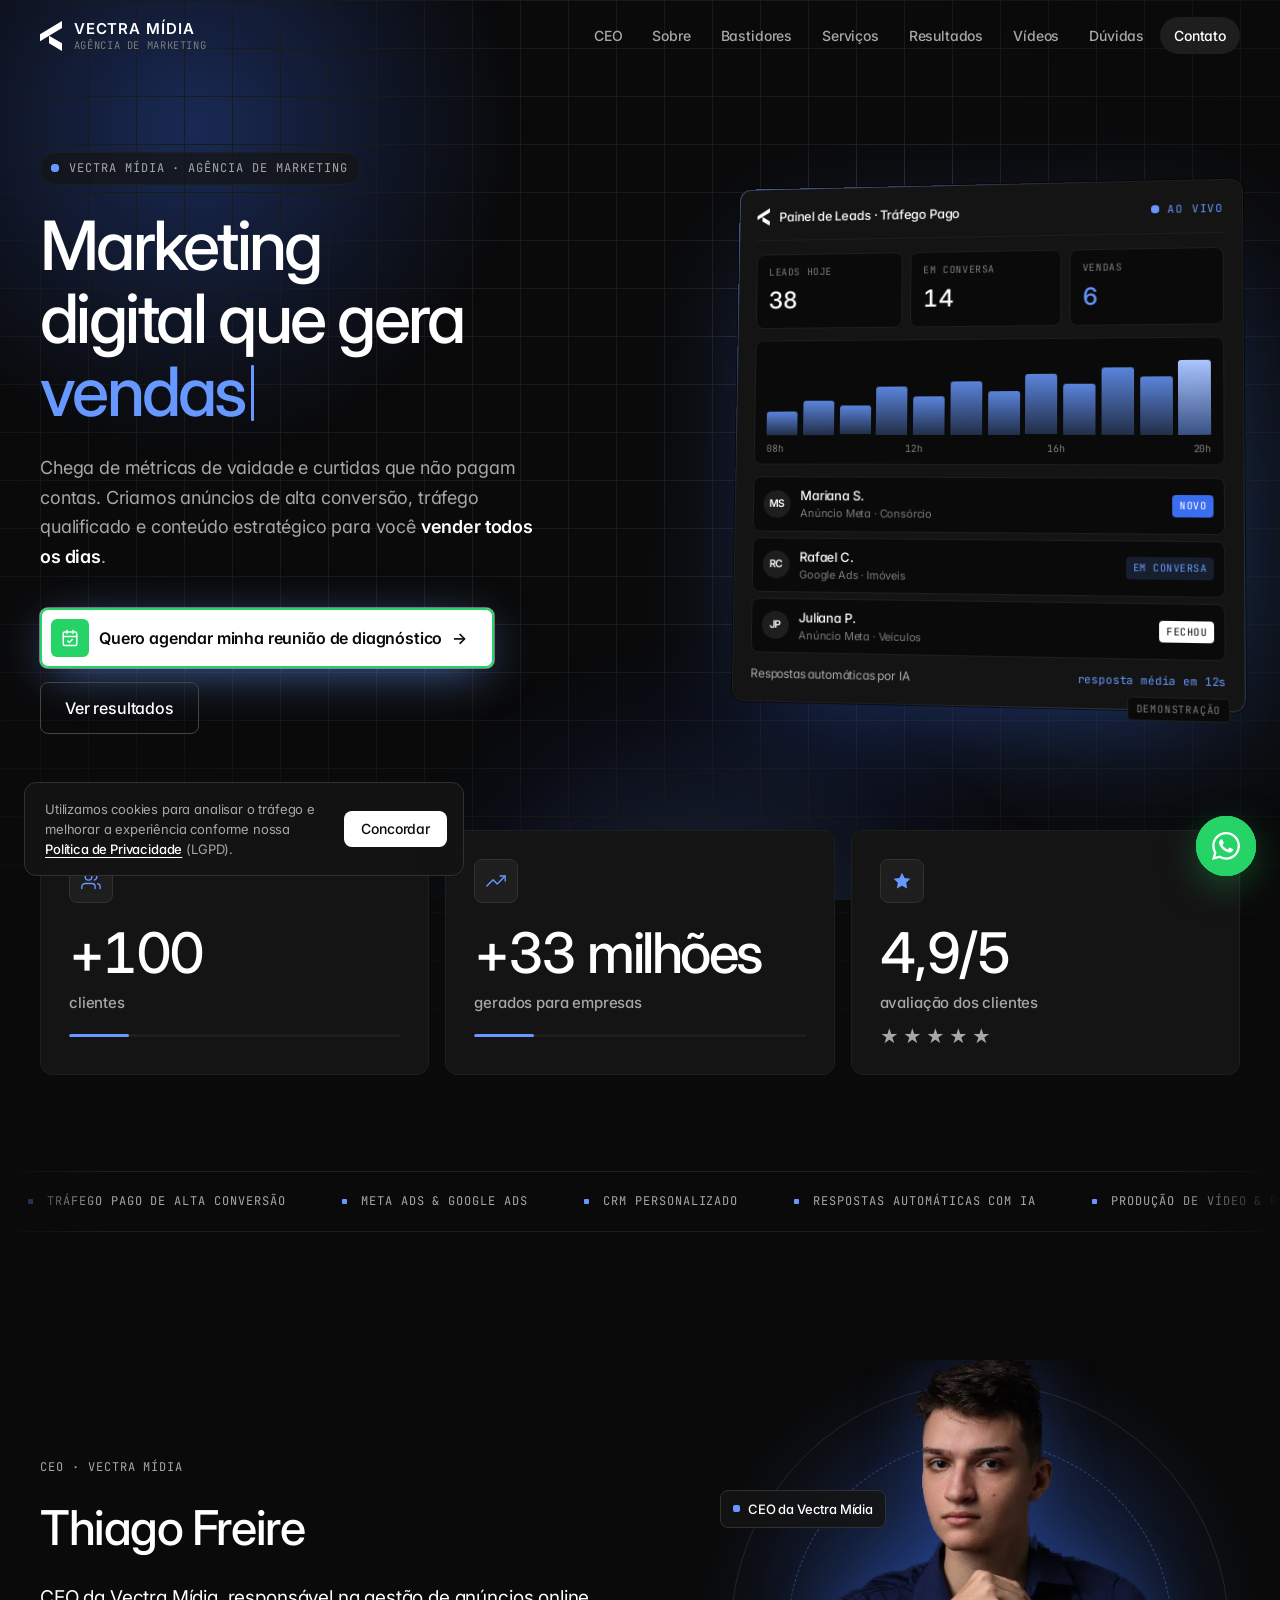
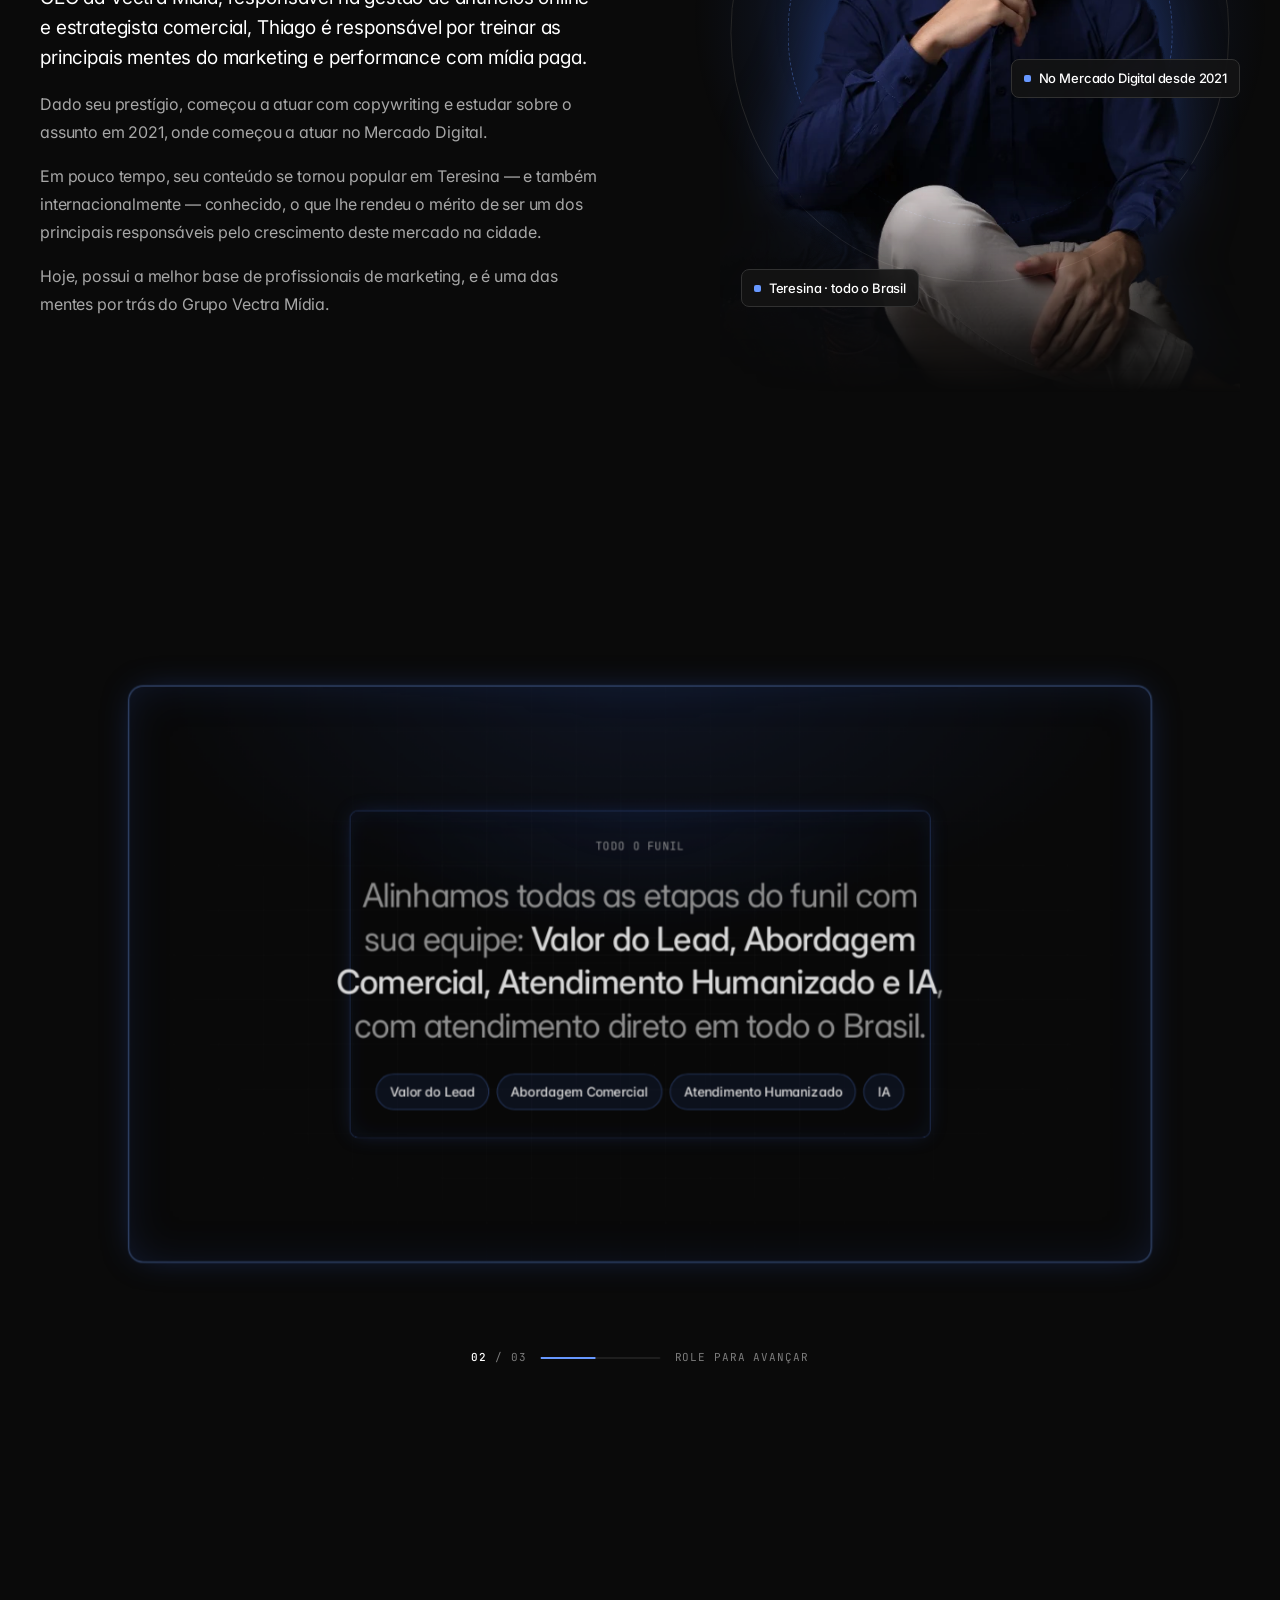
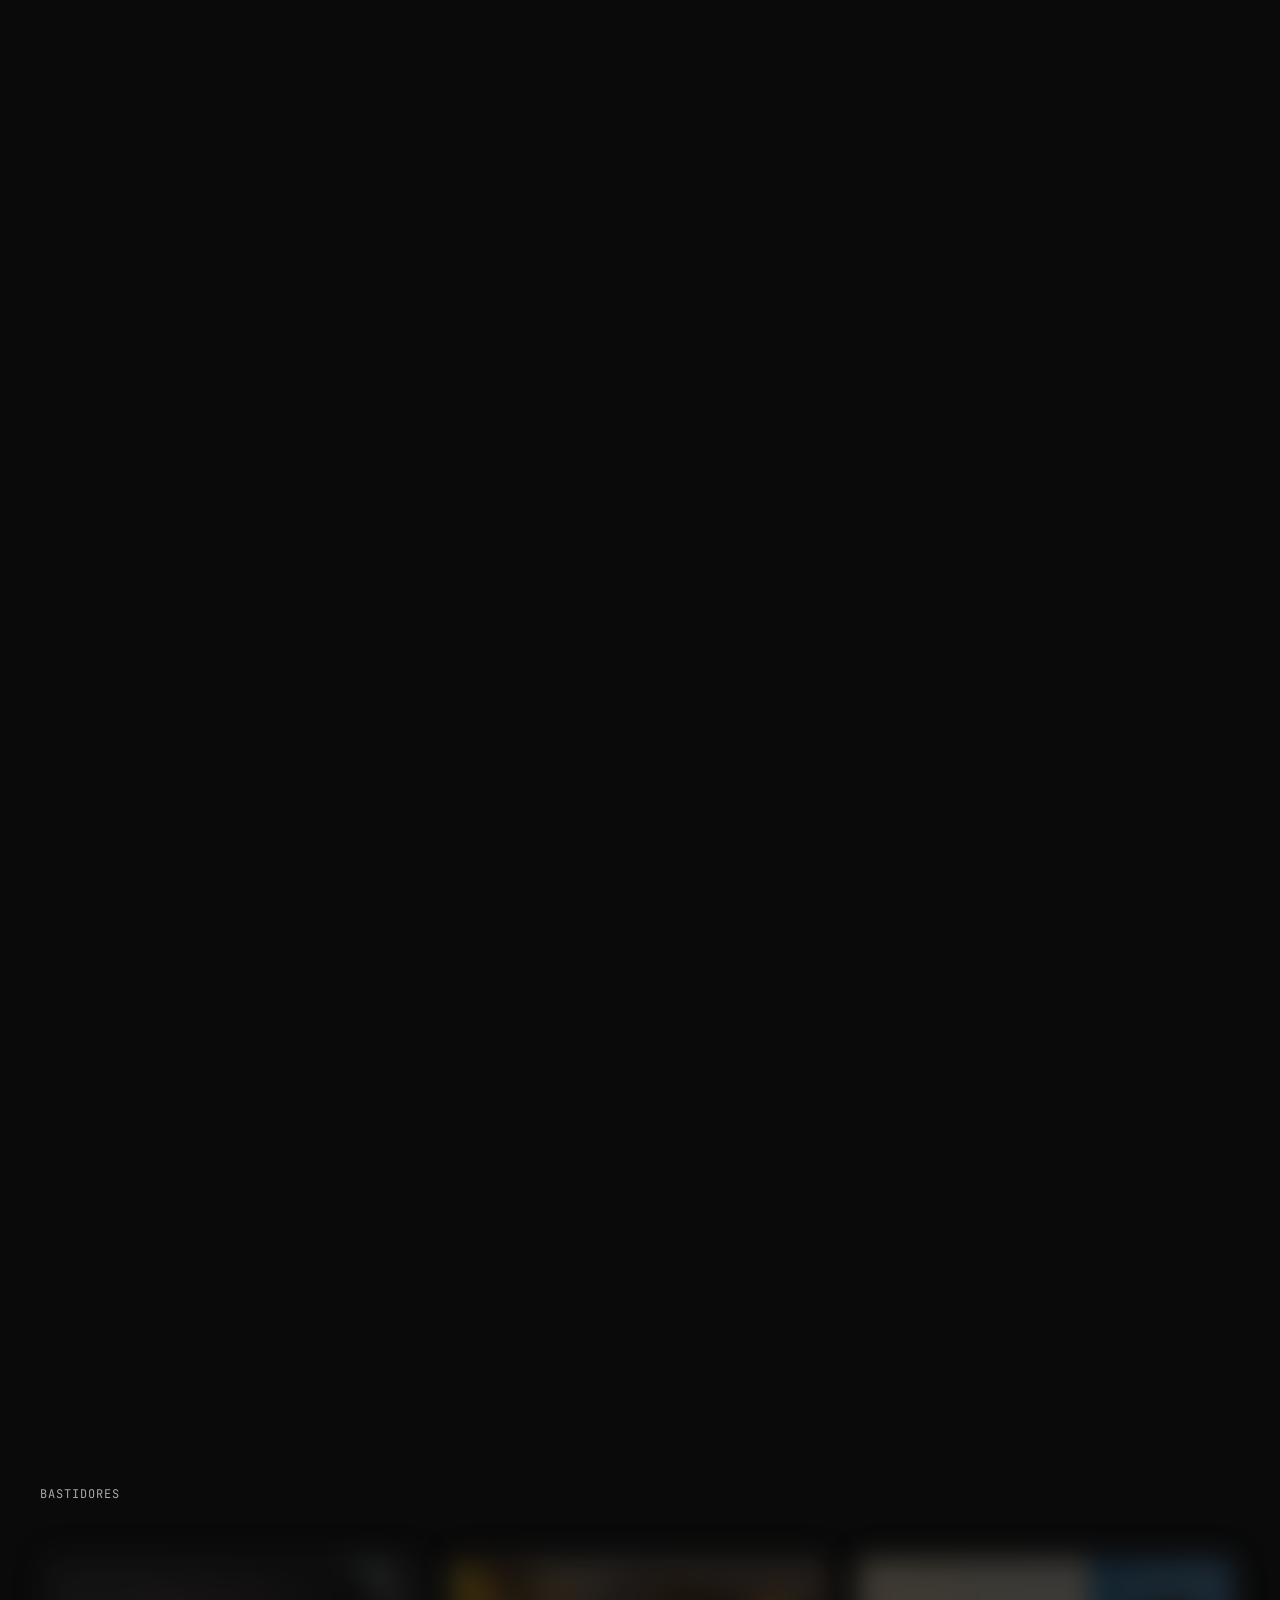
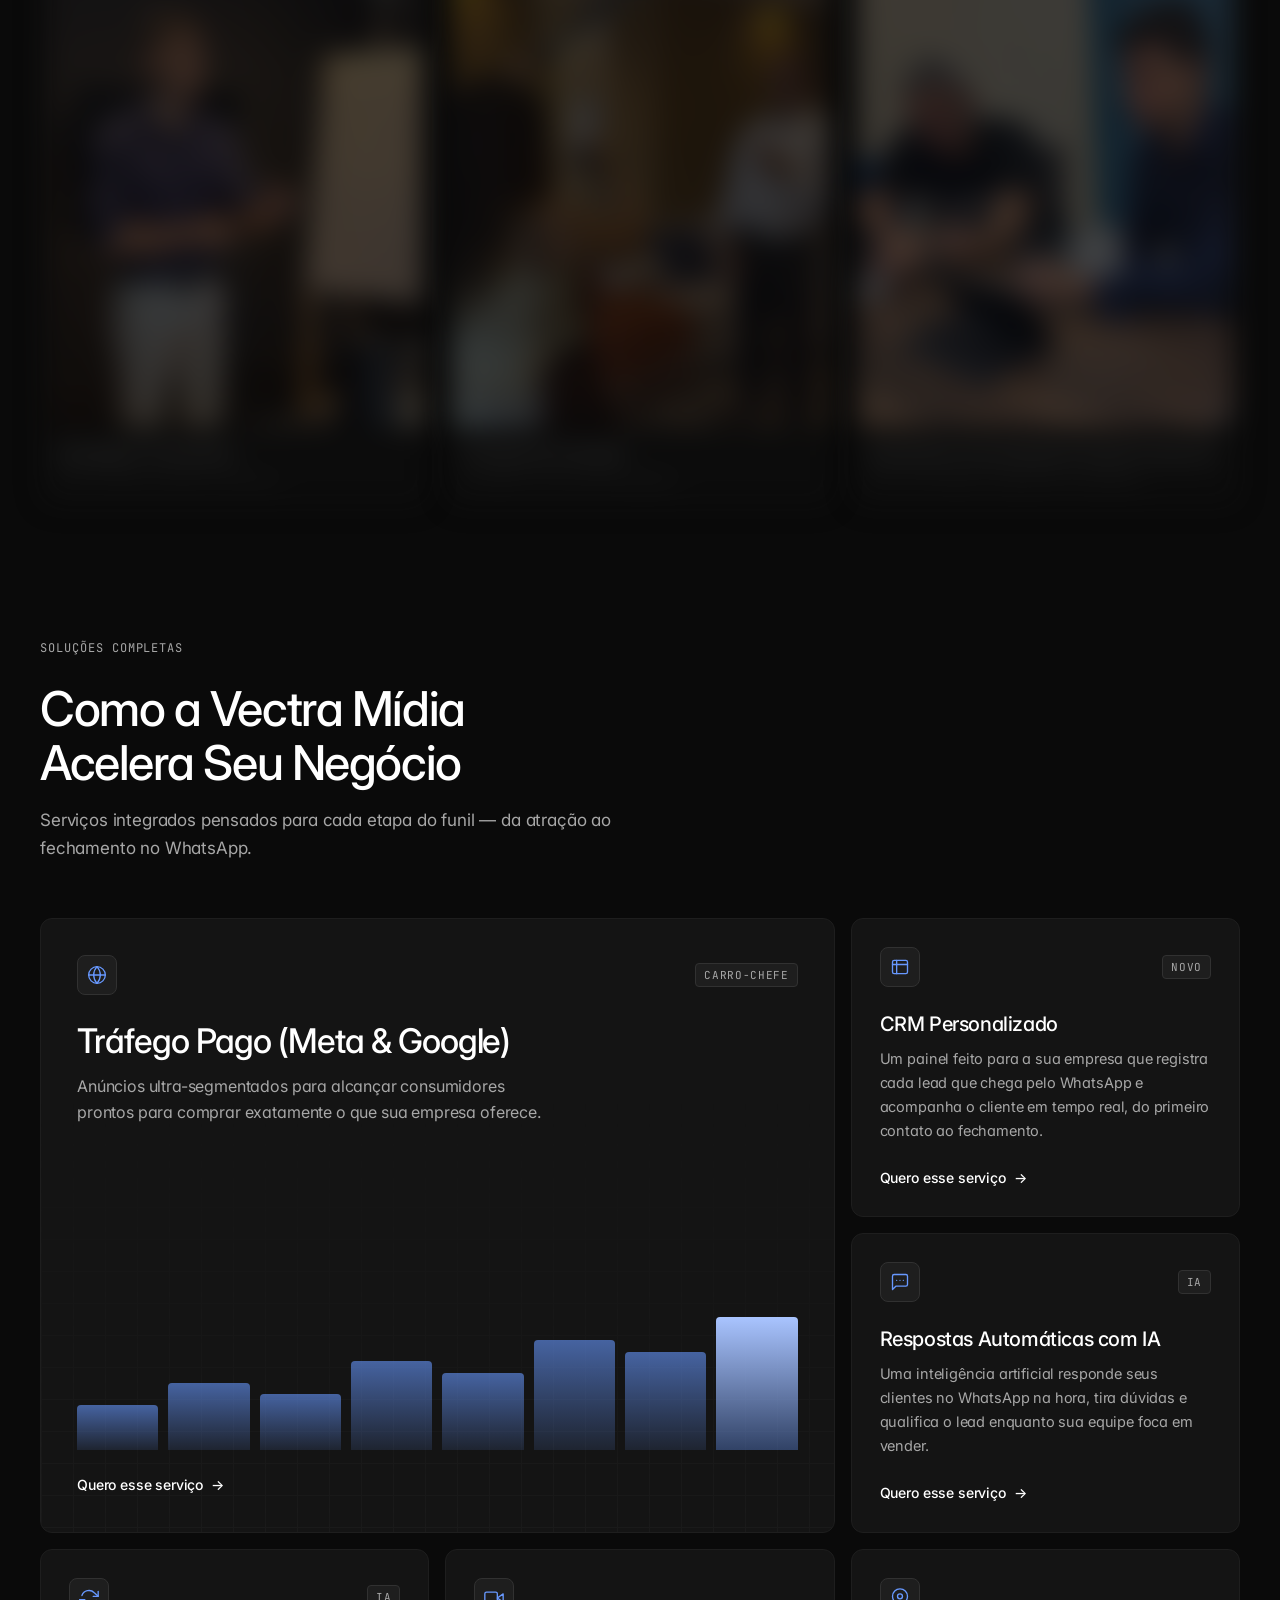
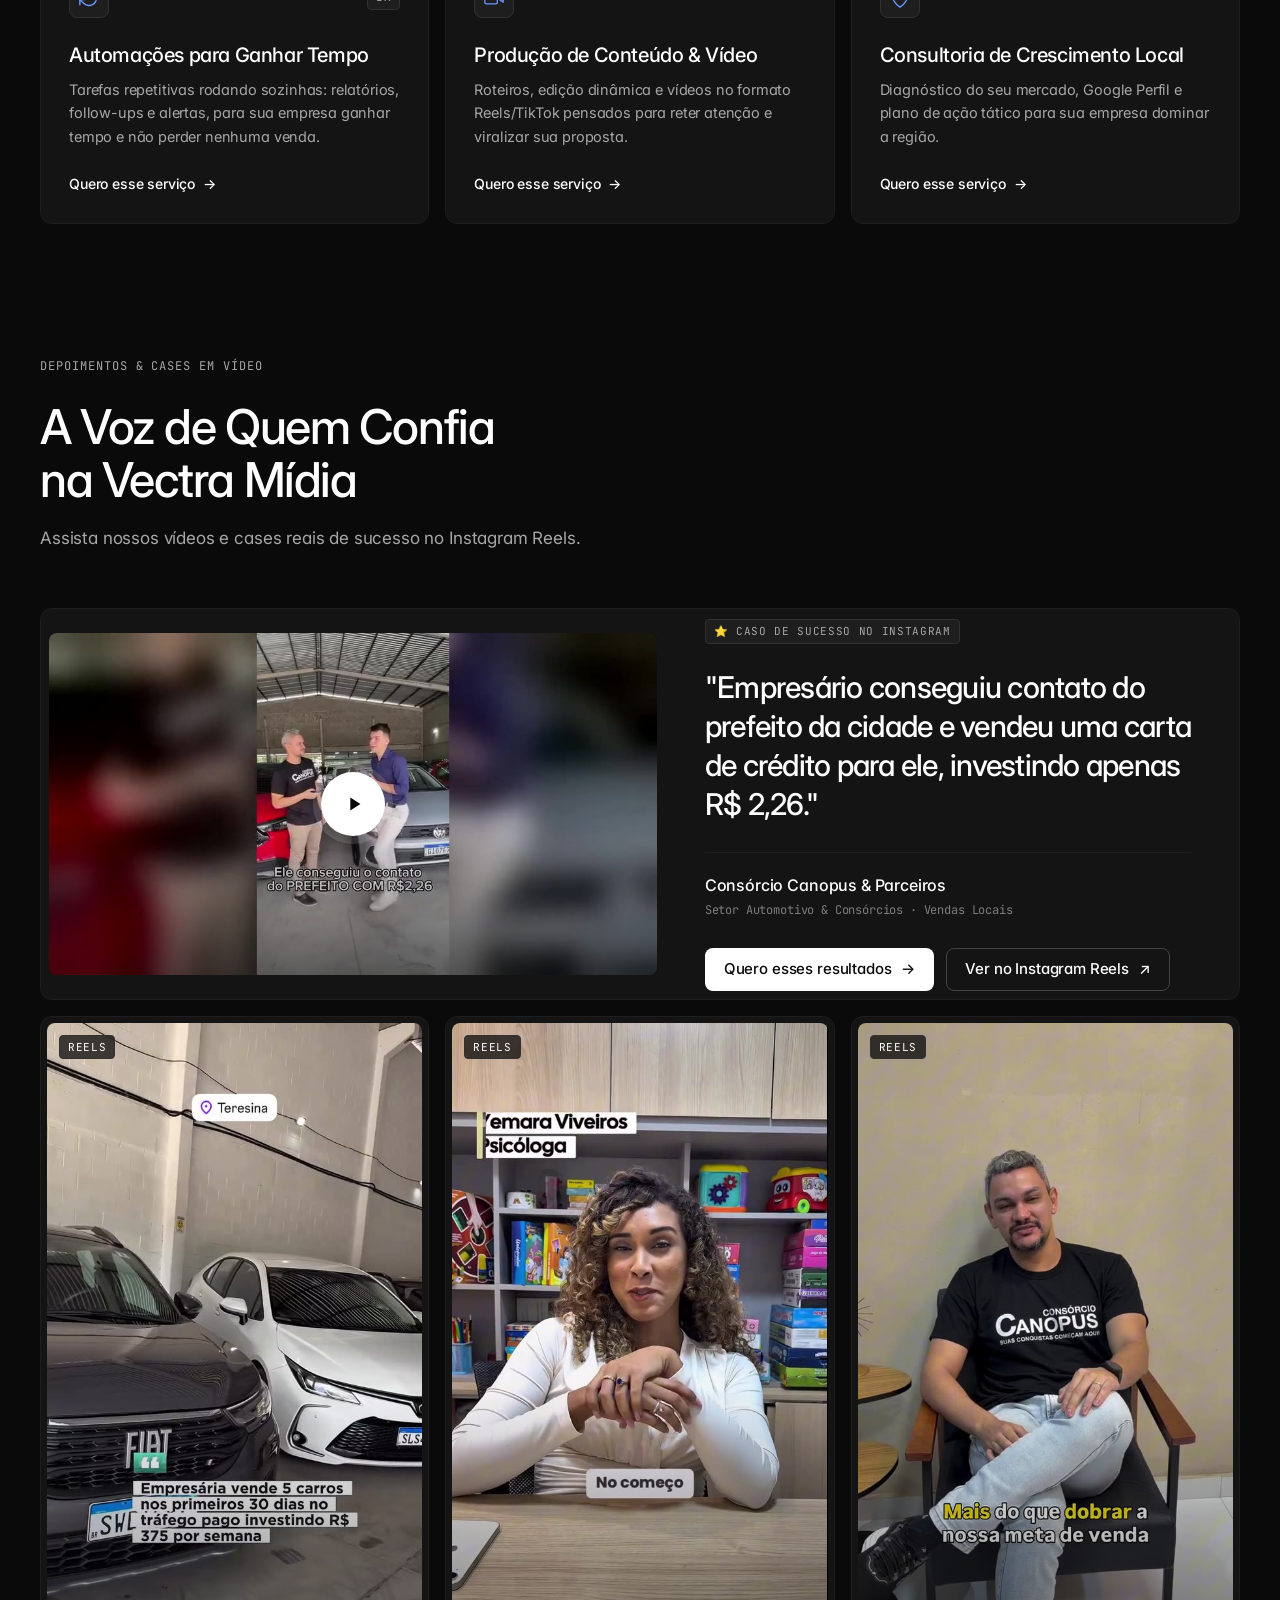
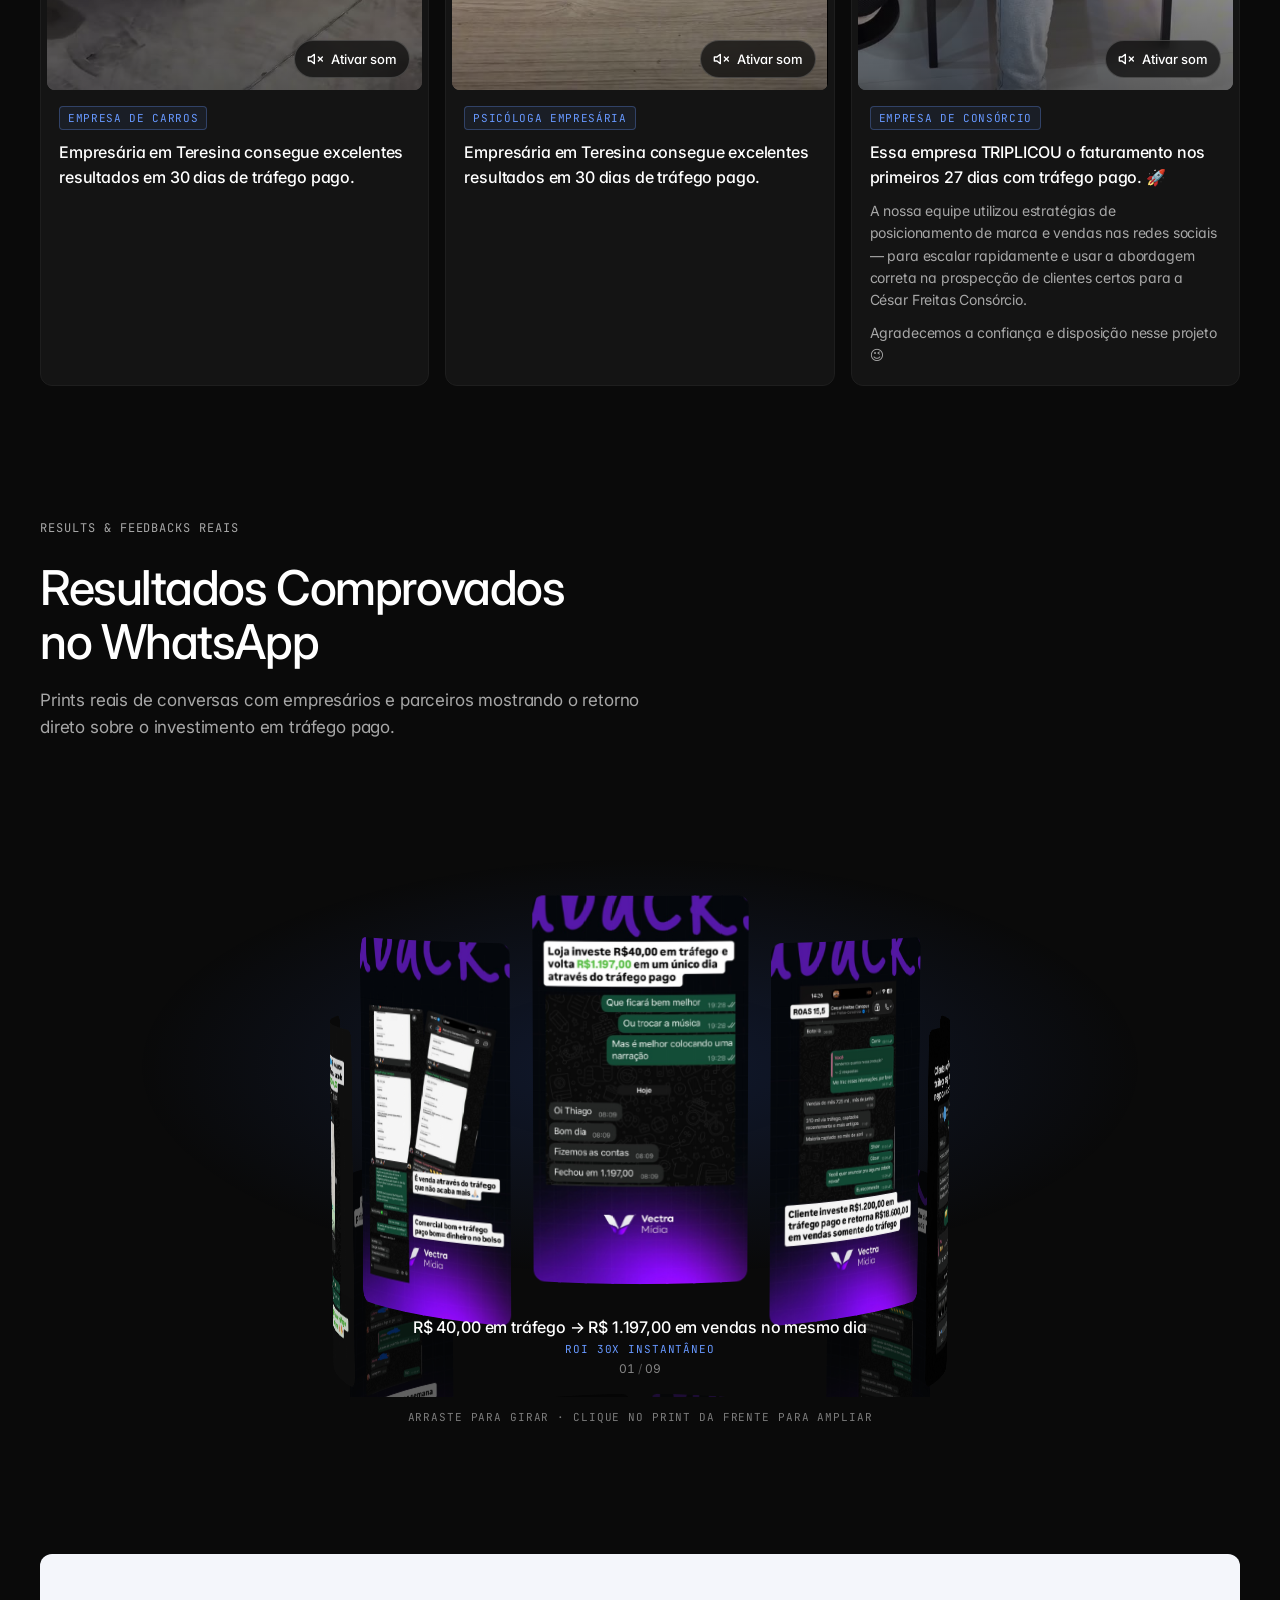
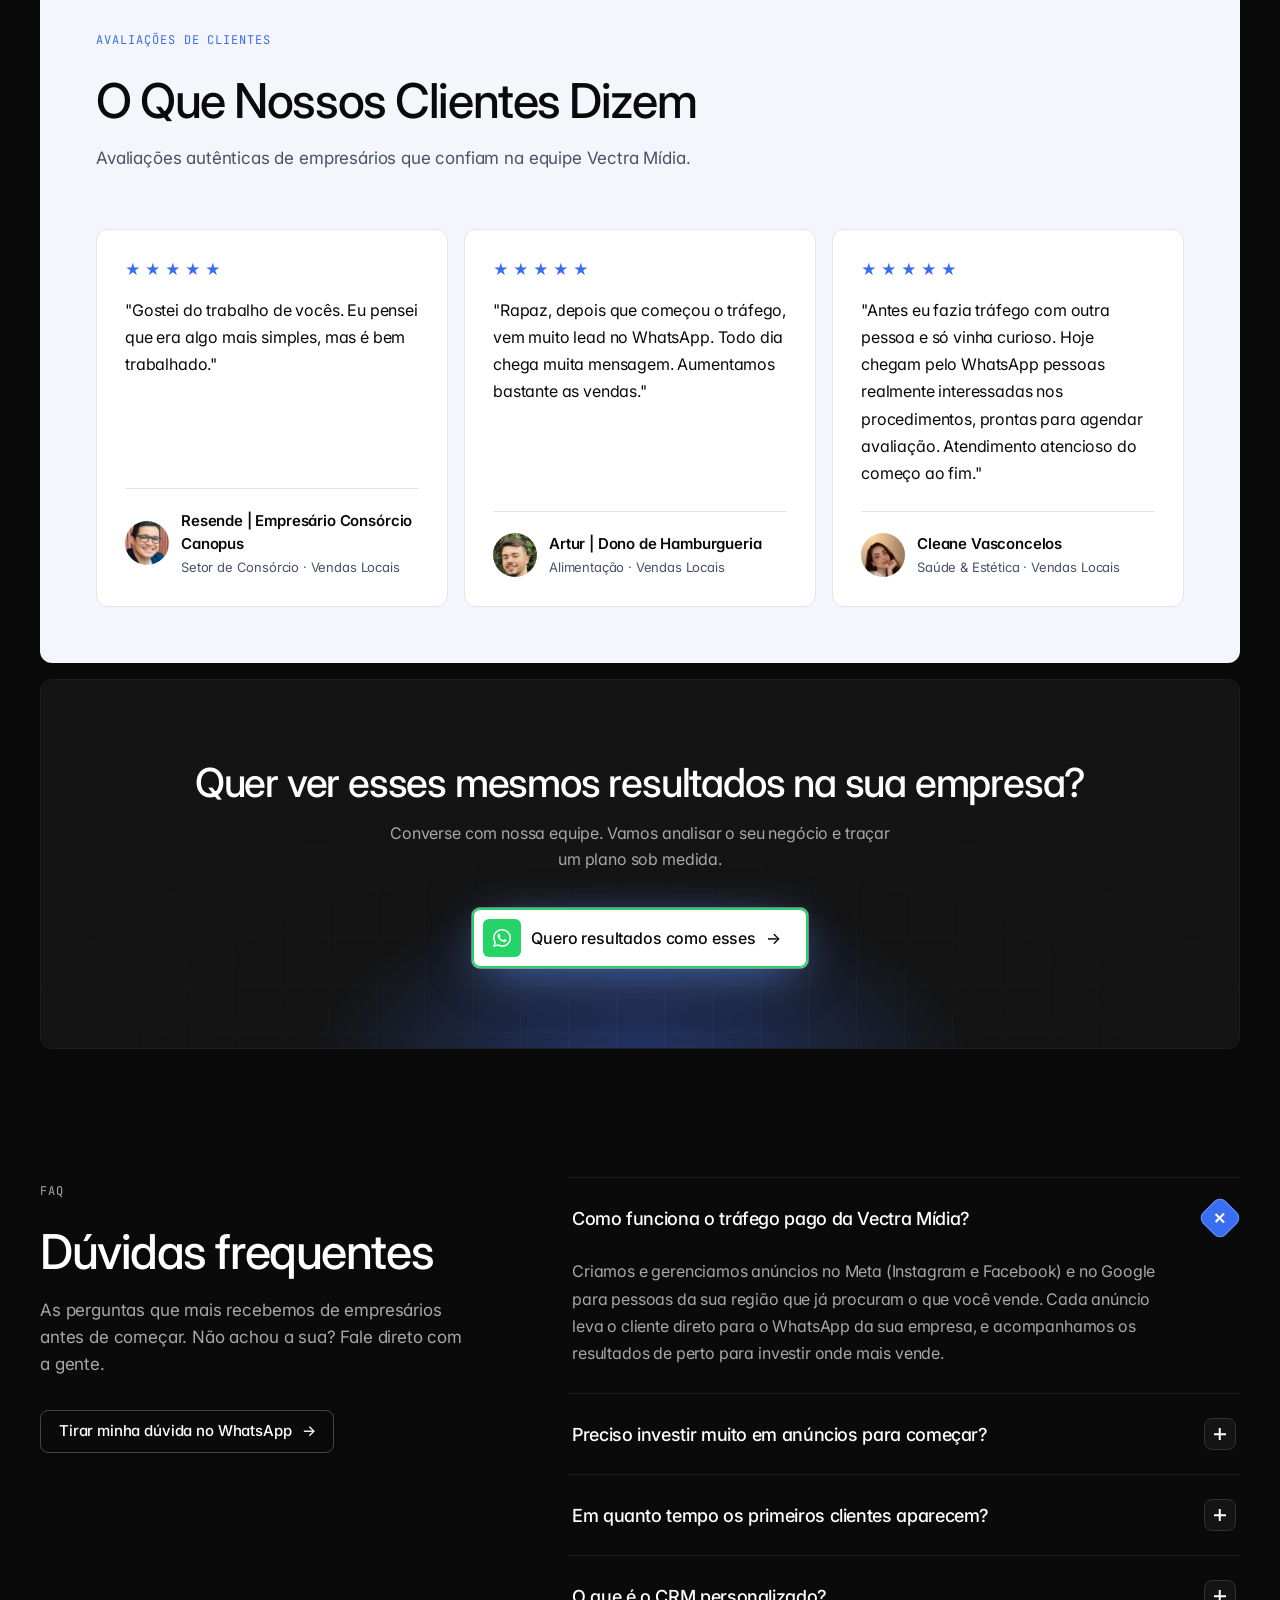
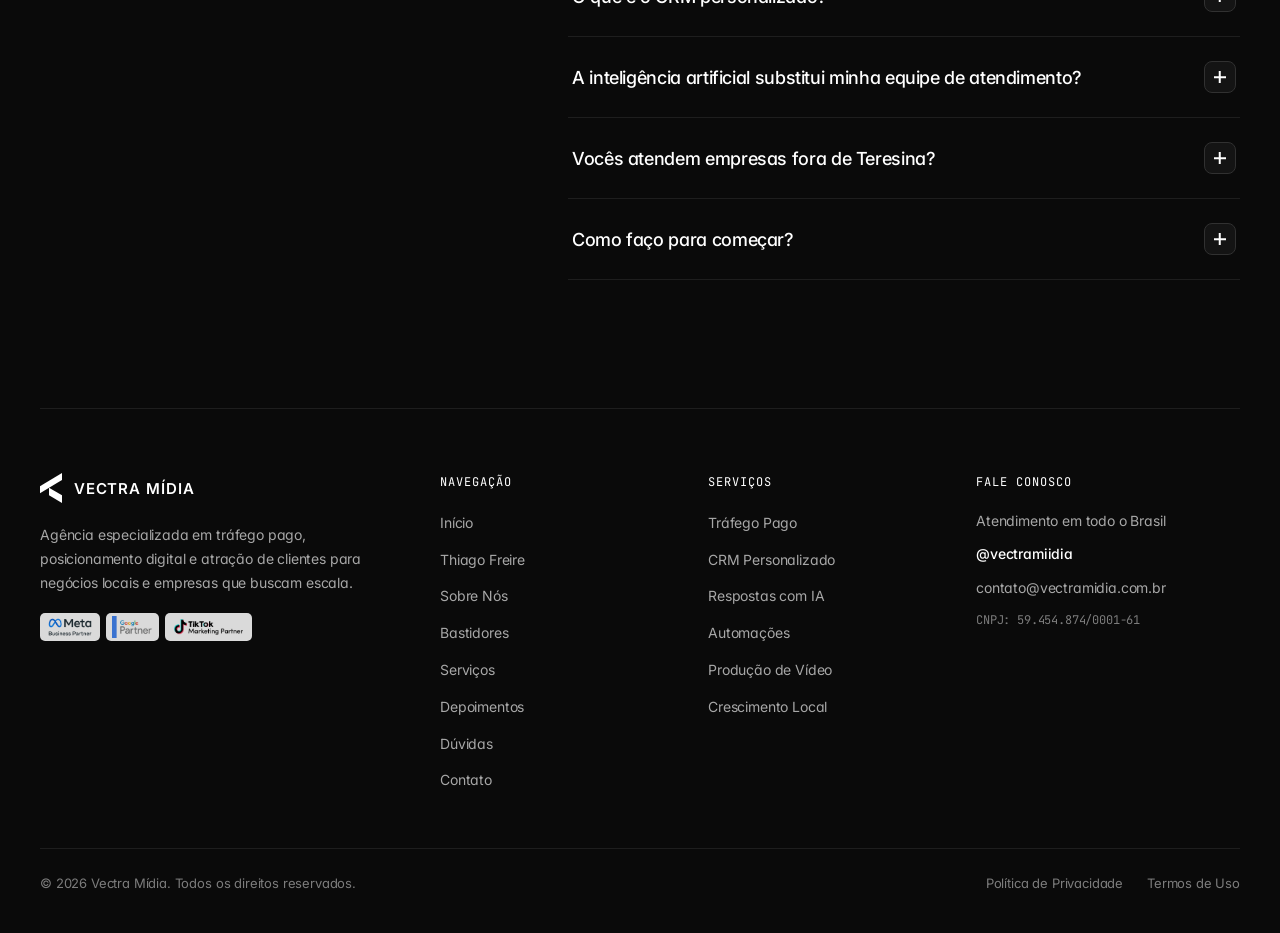
==== commit c048133f: "Logo do manual, botoes verdes e numeros +100 clientes / +33 milhoes" ====
--- a/vectra-midia-redesign/index.html
+++ b/vectra-midia-redesign/index.html
@@ -17,7 +17,7 @@
   <meta name="twitter:card" content="summary_large_image">
 
   <!-- Favicon -->
-  <link rel="icon" type="image/jpeg" href="./assets/images/logo.jpg">
+  <link rel="icon" type="image/svg+xml" href="./assets/images/favicon.svg">
   <link rel="apple-touch-icon" href="./assets/images/logo.jpg">
 
   <!-- Fontes -->
@@ -73,7 +73,7 @@
     <div class="container header-inner">
 
       <a href="#hero" class="brand" aria-label="Página Inicial Vectra Mídia">
-        <img src="./assets/images/logo-symbol-white.png" alt="Logo Vectra Mídia" class="brand-mark" width="34" height="30">
+        <img src="./assets/images/logo-vectra-branco.svg" alt="Logo Vectra Mídia" class="brand-mark" width="22" height="30">
         <span class="brand-text">
           <span class="brand-name">VECTRA MÍDIA</span>
           <span class="brand-sub">Agência de Marketing</span>
@@ -137,7 +137,7 @@
       <div class="dash" id="liveDash" data-reveal aria-label="Demonstração do painel de leads da Vectra Mídia">
         <div class="dash-head">
           <div class="dash-title">
-            <img src="./assets/images/logo-symbol-white.png" alt="" width="18" height="16">
+            <img src="./assets/images/logo-vectra-branco.svg" alt="" width="13" height="18">
             <span>Painel de Leads · Tráfego Pago</span>
           </div>
           <span class="dash-live"><span class="live-dot"></span>Ao vivo</span>
@@ -189,7 +189,7 @@
           <span class="stat-icon" aria-hidden="true">
             <svg width="20" height="20" viewBox="0 0 24 24" fill="none" stroke="currentColor" stroke-width="1.6" stroke-linecap="round" stroke-linejoin="round"><path d="M17 21v-2a4 4 0 0 0-4-4H5a4 4 0 0 0-4 4v2"/><circle cx="9" cy="7" r="4"/><path d="M23 21v-2a4 4 0 0 0-3-3.87"/><path d="M16 3.13a4 4 0 0 1 0 7.75"/></svg>
           </span>
-          <div class="stat-number" data-count="70" data-prefix="+">+70</div>
+          <div class="stat-number" data-count="100" data-prefix="+">+100</div>
           <div class="stat-label">clientes</div>
           <div class="stat-bar" aria-hidden="true"><span style="--w:70%"></span></div>
         </div>
@@ -198,7 +198,7 @@
           <span class="stat-icon" aria-hidden="true">
             <svg width="20" height="20" viewBox="0 0 24 24" fill="none" stroke="currentColor" stroke-width="1.6" stroke-linecap="round" stroke-linejoin="round"><polyline points="23 6 13.5 15.5 8.5 10.5 1 18"/><polyline points="17 6 23 6 23 12"/></svg>
           </span>
-          <div class="stat-number" data-count="25" data-prefix="+" data-suffix=" milhões">+25 milhões</div>
+          <div class="stat-number" data-count="33" data-prefix="+" data-suffix=" milhões">+33 milhões</div>
           <div class="stat-label">gerados para empresas</div>
           <div class="stat-bar" aria-hidden="true"><span style="--w:88%"></span></div>
         </div>
@@ -778,7 +778,7 @@
       <div class="footer-grid">
         <div class="footer-about">
           <div class="brand brand--footer">
-            <img src="./assets/images/logo-symbol-white.png" alt="Vectra Mídia" class="brand-mark" width="34" height="30">
+            <img src="./assets/images/logo-vectra-branco.svg" alt="Vectra Mídia" class="brand-mark" width="22" height="30">
             <span class="brand-name">VECTRA MÍDIA</span>
           </div>
           <p>Agência especializada em tráfego pago, posicionamento digital e atração de clientes para negócios locais e empresas que buscam escala.</p>
--- a/vectra-midia-redesign/assets/css/style.css
+++ b/vectra-midia-redesign/assets/css/style.css
@@ -23,6 +23,11 @@
   --blue: #6798ff;
   --blue-strong: #3a6df0;
   --blue-soft: rgba(103, 152, 255, 0.14);
+
+  /* Verde do WhatsApp: SÓ no botão flutuante e no ícone/animação do botão de diagnóstico */
+  --wa-green: #25D366;
+  --wa-green-dark: #1DA851;
+  --wa-green-glow: rgba(37, 211, 102, 0.55);
 
   /* Painel claro */
   --paper: #f4f6fb;
@@ -302,7 +307,7 @@
 .header-inner { display: flex; align-items: center; justify-content: space-between; gap: 24px; }
 
 .brand { display: inline-flex; align-items: center; gap: 12px; flex: none; }
-.brand-mark { width: 34px; height: auto; }
+.brand-mark { height: 30px; width: auto; }
 .brand-text { display: flex; flex-direction: column; line-height: 1.15; }
 .brand-name { font-weight: 600; font-size: 15px; letter-spacing: 0.06em; }
 .brand-sub { font-family: var(--mono); font-size: 10.5px; color: var(--mist); letter-spacing: 0.06em; text-transform: uppercase; margin-top: 2px; }
@@ -427,7 +432,7 @@
 }
 .dash-head { display: flex; align-items: center; justify-content: space-between; gap: 12px; padding-bottom: 14px; border-bottom: 1px solid var(--raised); }
 .dash-title { display: flex; align-items: center; gap: 10px; font-size: 13px; font-weight: 500; }
-.dash-title img { width: 18px; height: auto; }
+.dash-title img { height: 18px; width: auto; }
 .dash-live { display: inline-flex; align-items: center; gap: 8px; font-family: var(--mono); font-size: 11px; color: var(--blue); text-transform: uppercase; letter-spacing: .08em; }
 
 .dash-kpis { display: grid; grid-template-columns: repeat(3, 1fr); gap: 8px; margin-top: 14px; }
@@ -1164,13 +1169,13 @@
   width: 38px; height: 38px;
   display: inline-flex; align-items: center; justify-content: center;
   border-radius: 6px;
-  background: var(--blue-strong);
+  background: var(--wa-green);
   color: var(--white);
   transition: transform .4s cubic-bezier(.2,.7,.2,1), background-color .3s ease;
 }
 .btn-cta-ring {
   position: absolute; inset: -1px; z-index: -2; border-radius: inherit; pointer-events: none;
-  border: 1px solid var(--blue);
+  border: 2px solid var(--wa-green);
   animation: ring 2.4s ease-out infinite;
 }
 @keyframes ring { from { opacity: .9; transform: scale(1); } to { opacity: 0; transform: scale(1.18, 1.5); } }
@@ -1178,7 +1183,7 @@
   background: #eef3ff;
   box-shadow: 0 0 0 4px rgba(103,152,255,.35), 0 18px 60px -10px rgba(103,152,255,.95);
 }
-.btn-cta:hover .btn-cta-icon { transform: rotate(-12deg) scale(1.1); background: var(--blue); }
+.btn-cta:hover .btn-cta-icon { transform: rotate(-12deg) scale(1.1); background: var(--wa-green-dark); }
 .btn-cta:active { transform: scale(.97); }
 
 /* --------------------------------------------------------------------------
@@ -1271,23 +1276,23 @@
   width: 60px; height: 60px;
   display: flex; align-items: center; justify-content: center;
   border-radius: 50%;
-  background: var(--blue-strong);
+  background: var(--wa-green);
   color: var(--white);
-  box-shadow: 0 0 0 1px rgba(255,255,255,.18) inset, 0 10px 40px -8px rgba(58,109,240,.9);
+  box-shadow: 0 0 0 1px rgba(255,255,255,.18) inset, 0 10px 40px -8px var(--wa-green-glow);
   animation: breathe 2.4s ease-in-out infinite;
   transition: transform .25s ease, background-color .25s ease;
 }
 .floating-wa svg { position: relative; z-index: 1; }
-.floating-wa:hover { transform: scale(1.08); background: var(--blue); animation-play-state: paused; }
+.floating-wa:hover { transform: scale(1.08); background: var(--wa-green-dark); animation-play-state: paused; }
 .floating-wa-ring {
   position: absolute; inset: 0; border-radius: 50%;
-  border: 2px solid var(--blue);
+  border: 2px solid var(--wa-green);
   animation: wave 2.4s ease-out infinite;
   pointer-events: none;
 }
 .floating-wa-ring--2 { animation-delay: 1.2s; }
 @keyframes wave { from { transform: scale(1); opacity: .9; } to { transform: scale(1.9); opacity: 0; } }
-@keyframes breathe { 50% { box-shadow: 0 0 0 1px rgba(255,255,255,.18) inset, 0 10px 60px 4px rgba(58,109,240,.95); } }
+@keyframes breathe { 50% { box-shadow: 0 0 0 1px rgba(255,255,255,.18) inset, 0 10px 60px 4px rgba(37,211,102,.75); } }
 
 /* --------------------------------------------------------------------------
    JANELAS (MODAIS)
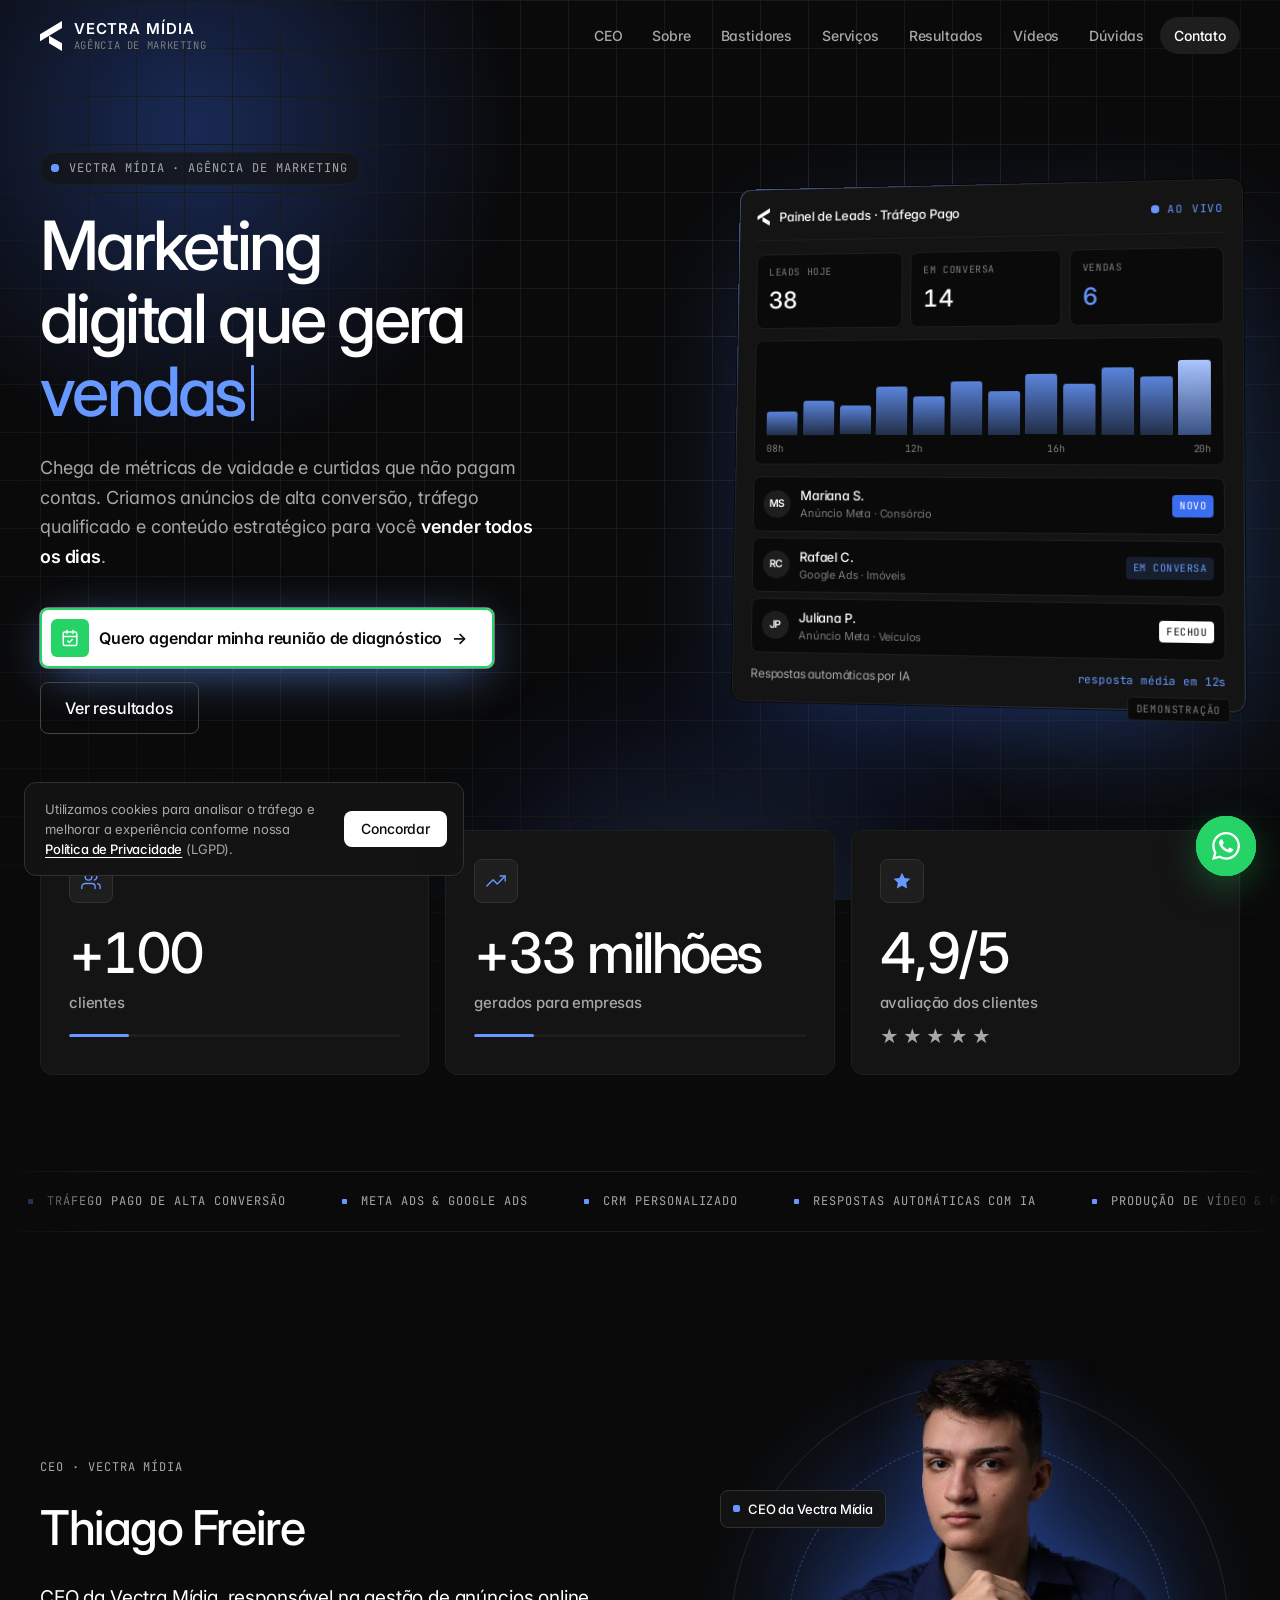
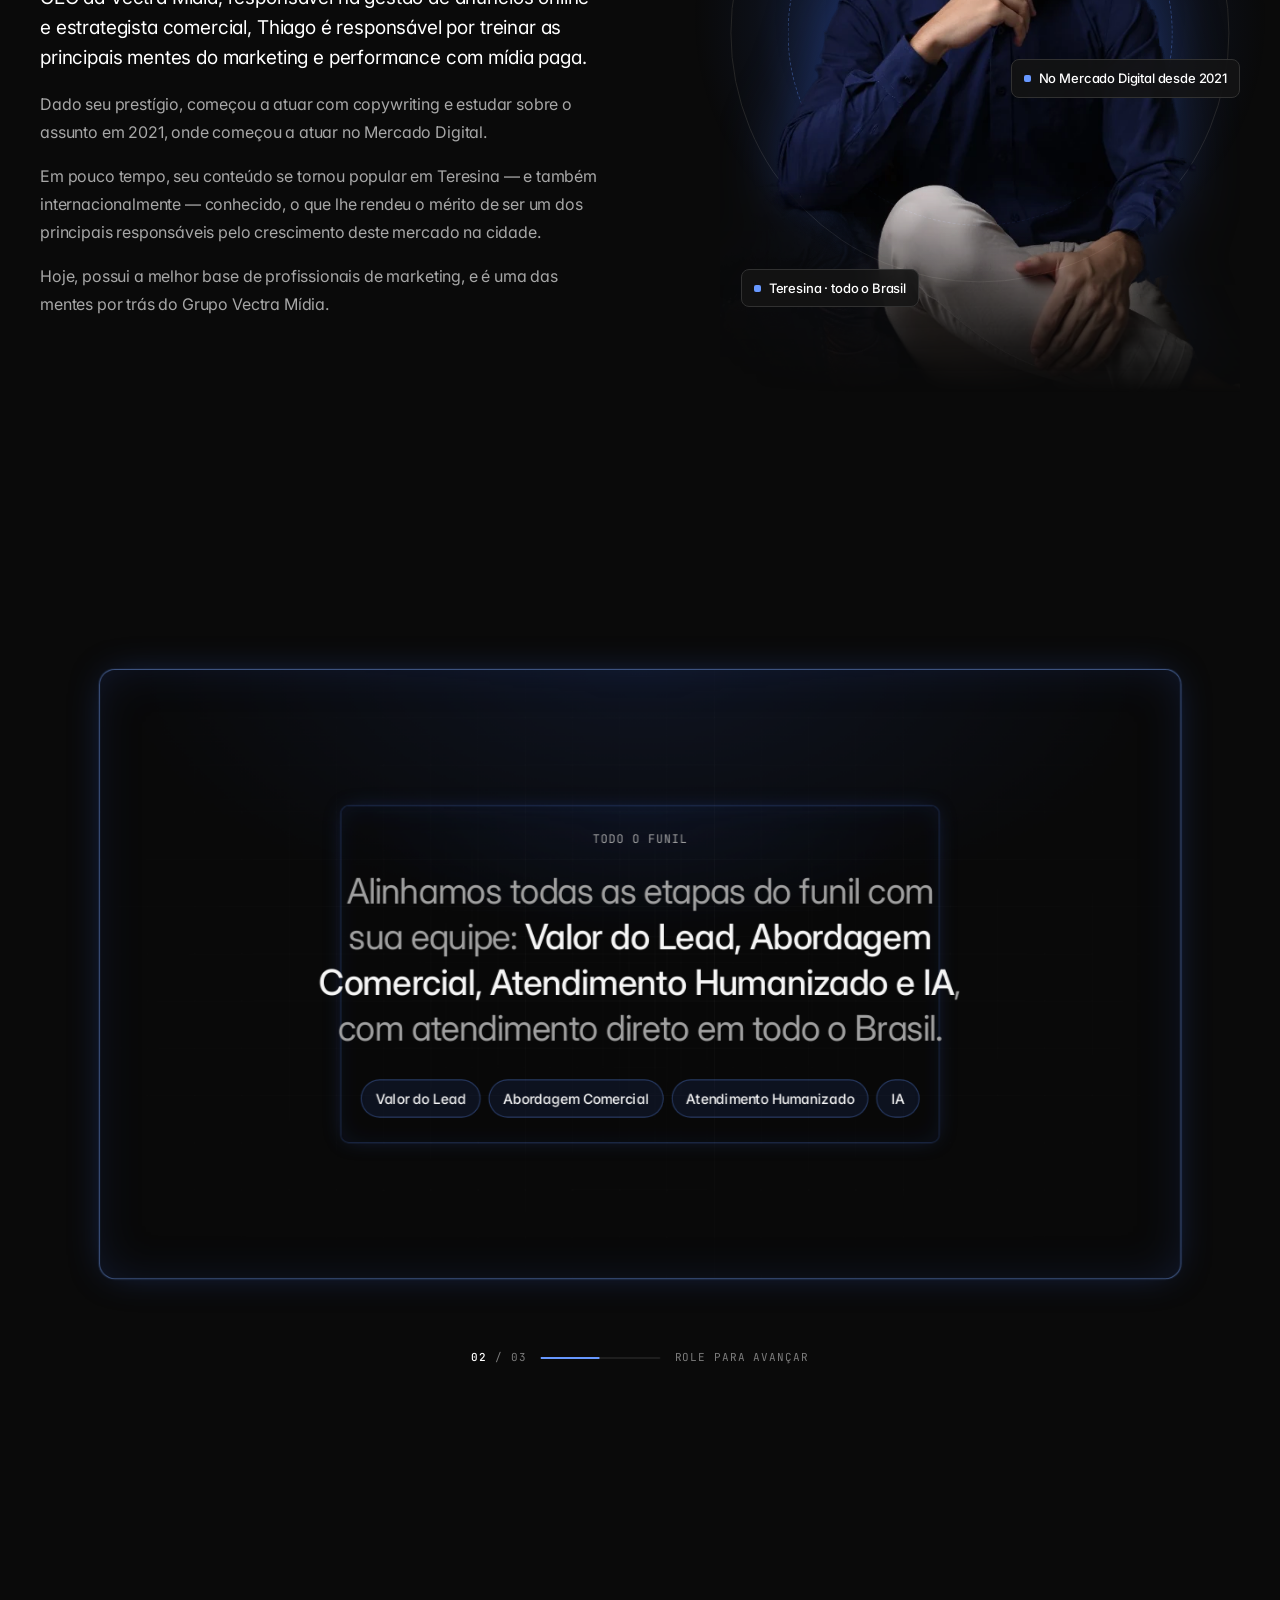
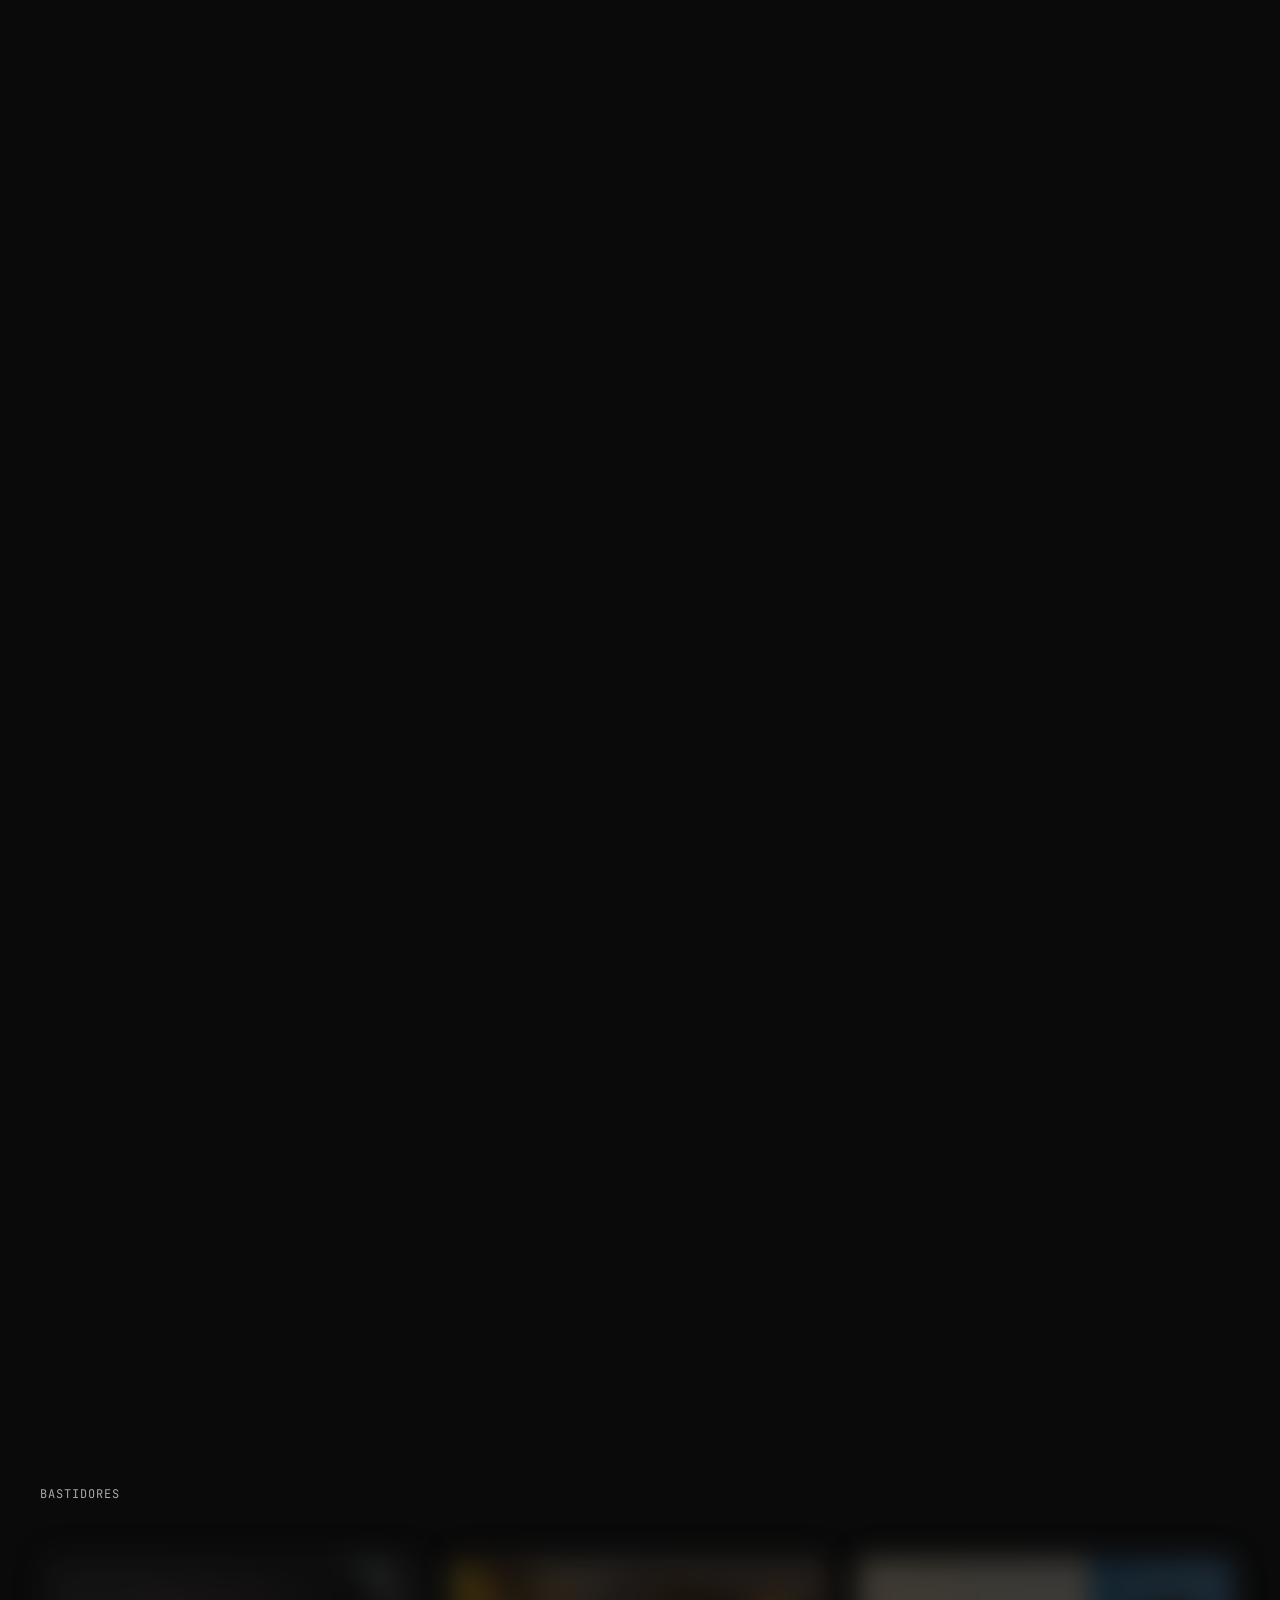
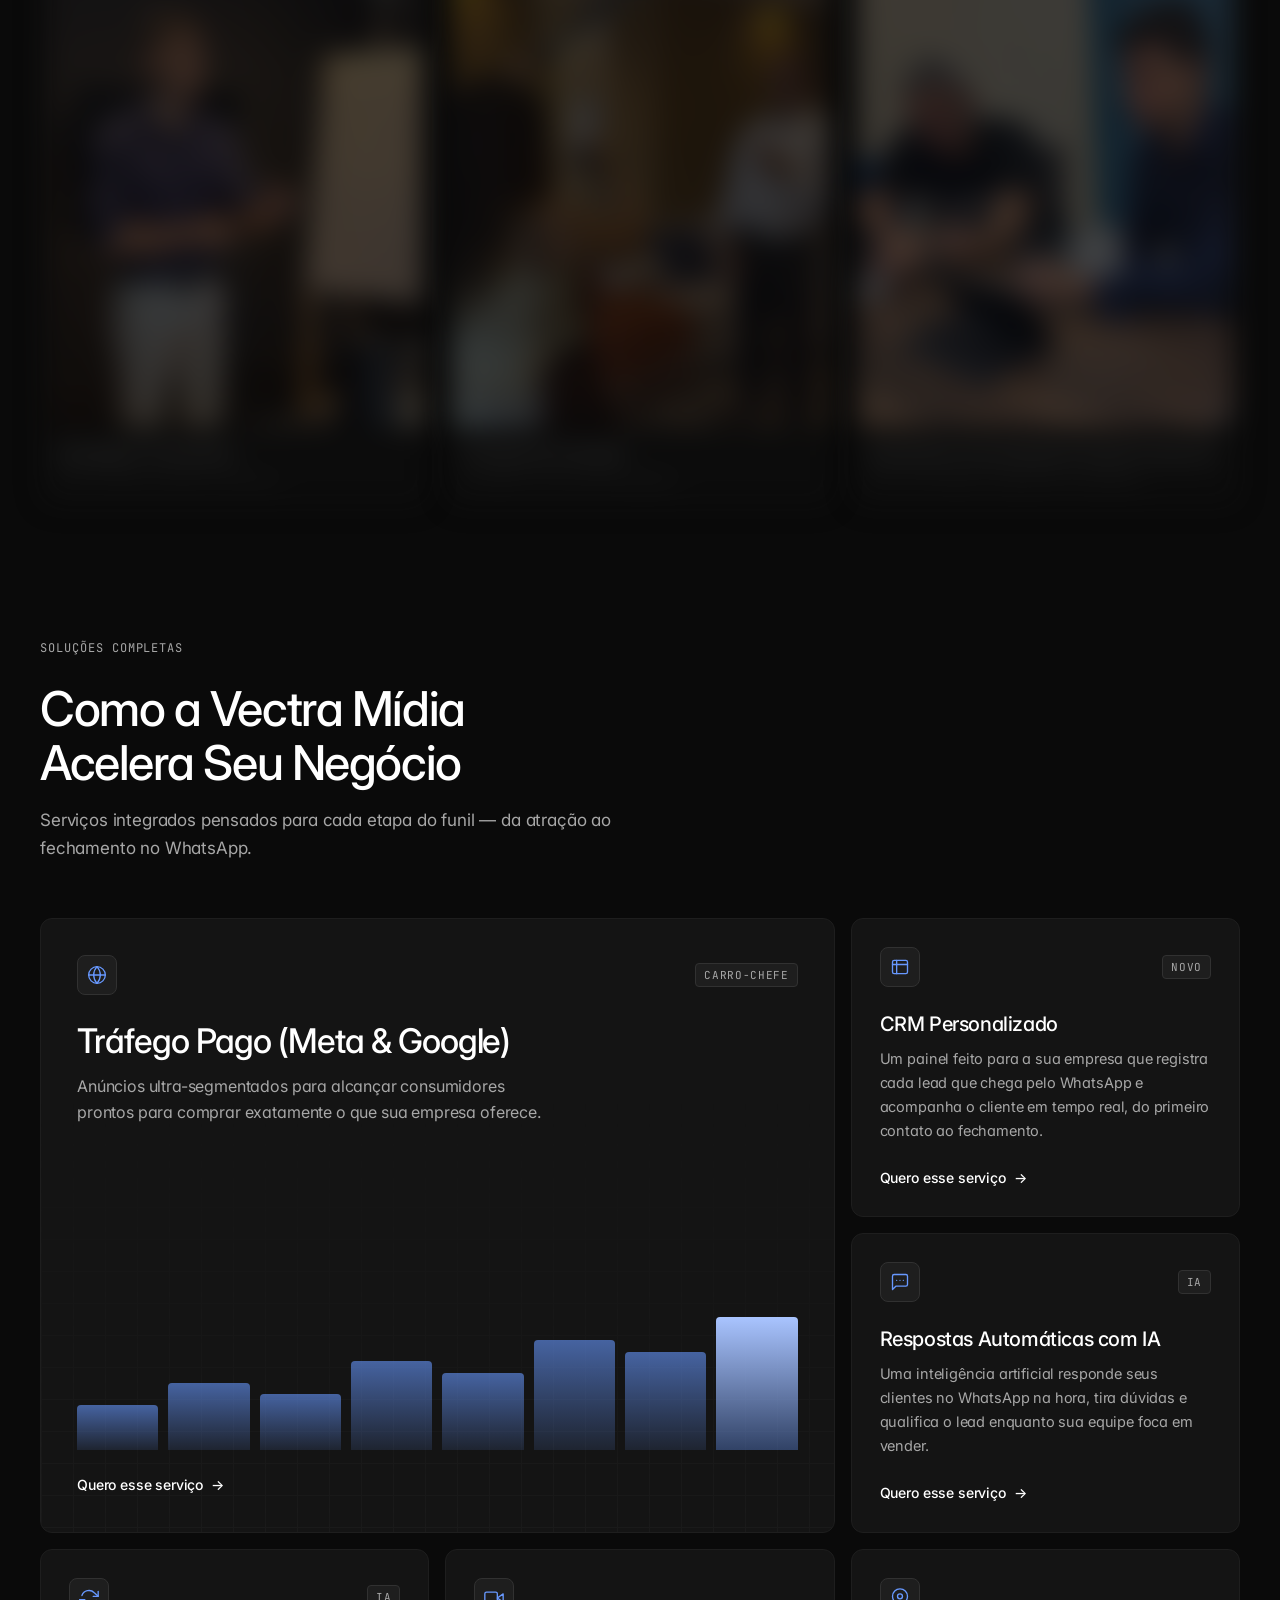
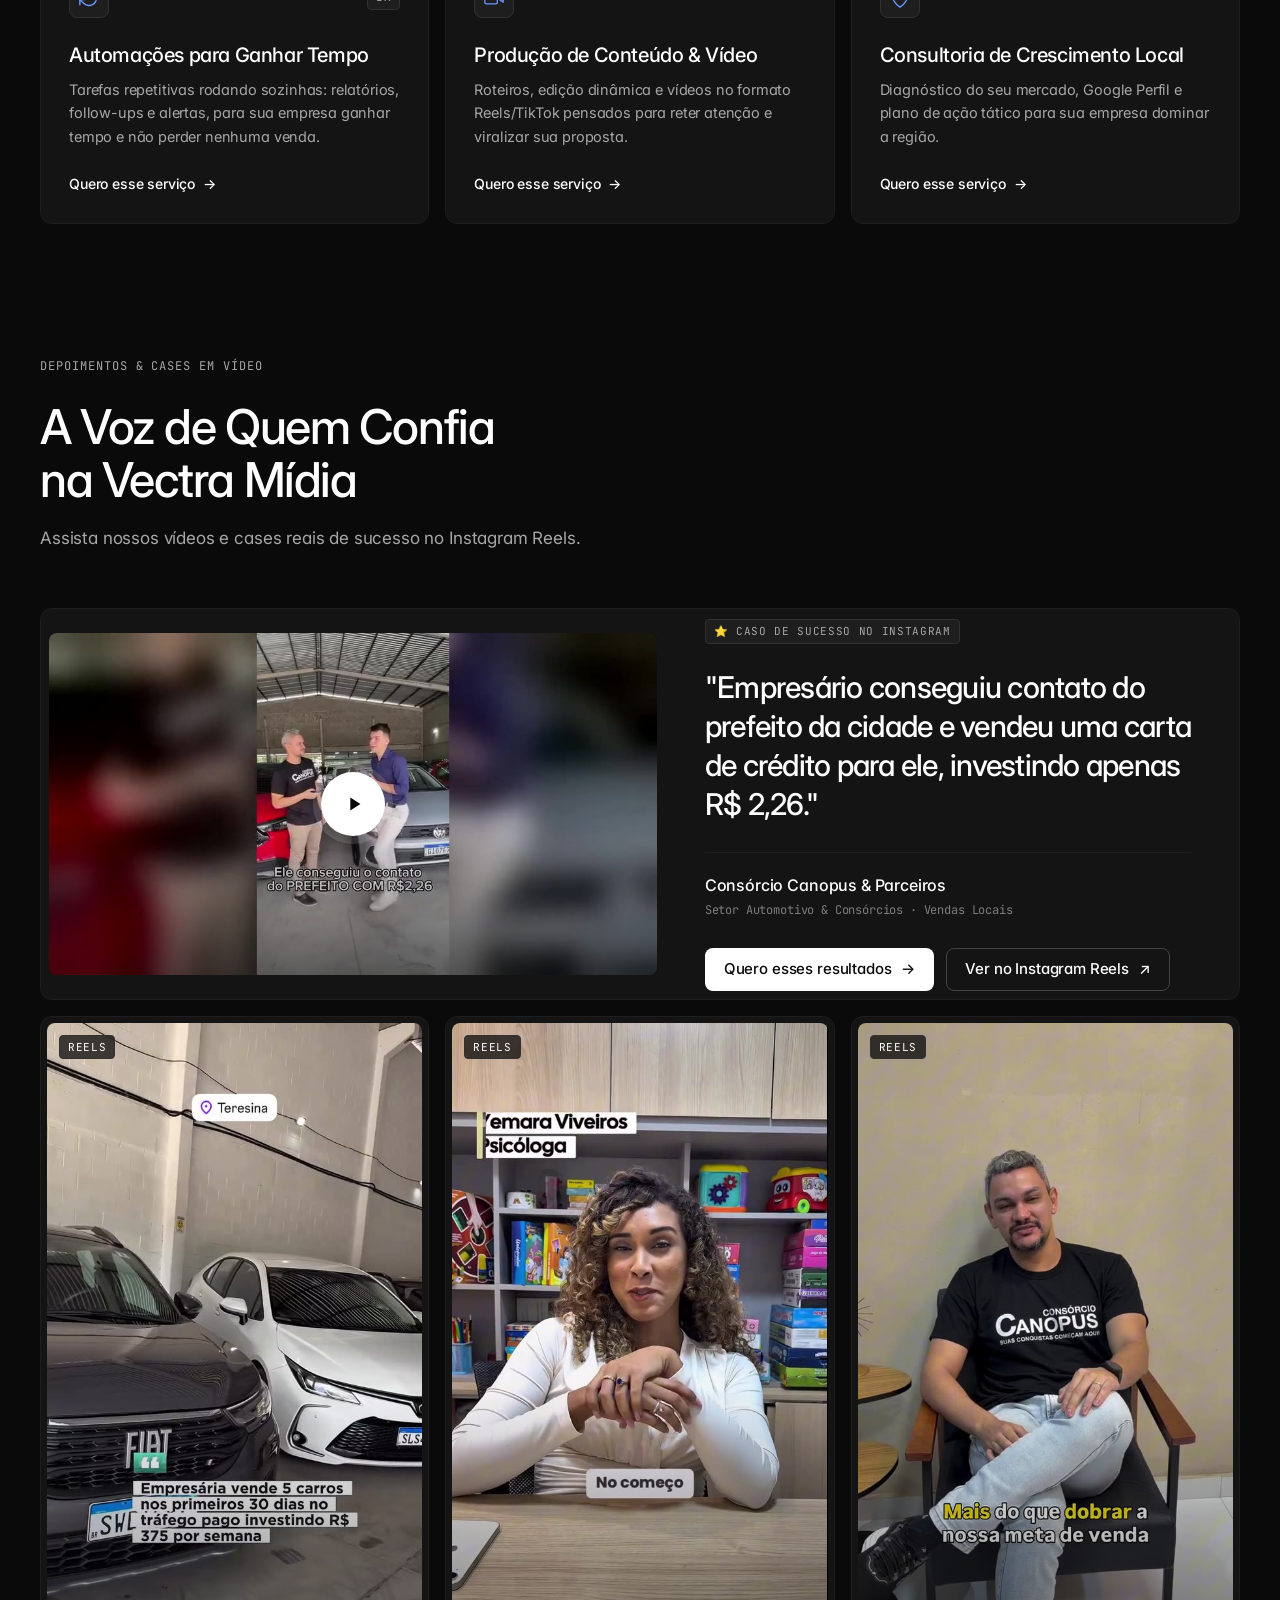
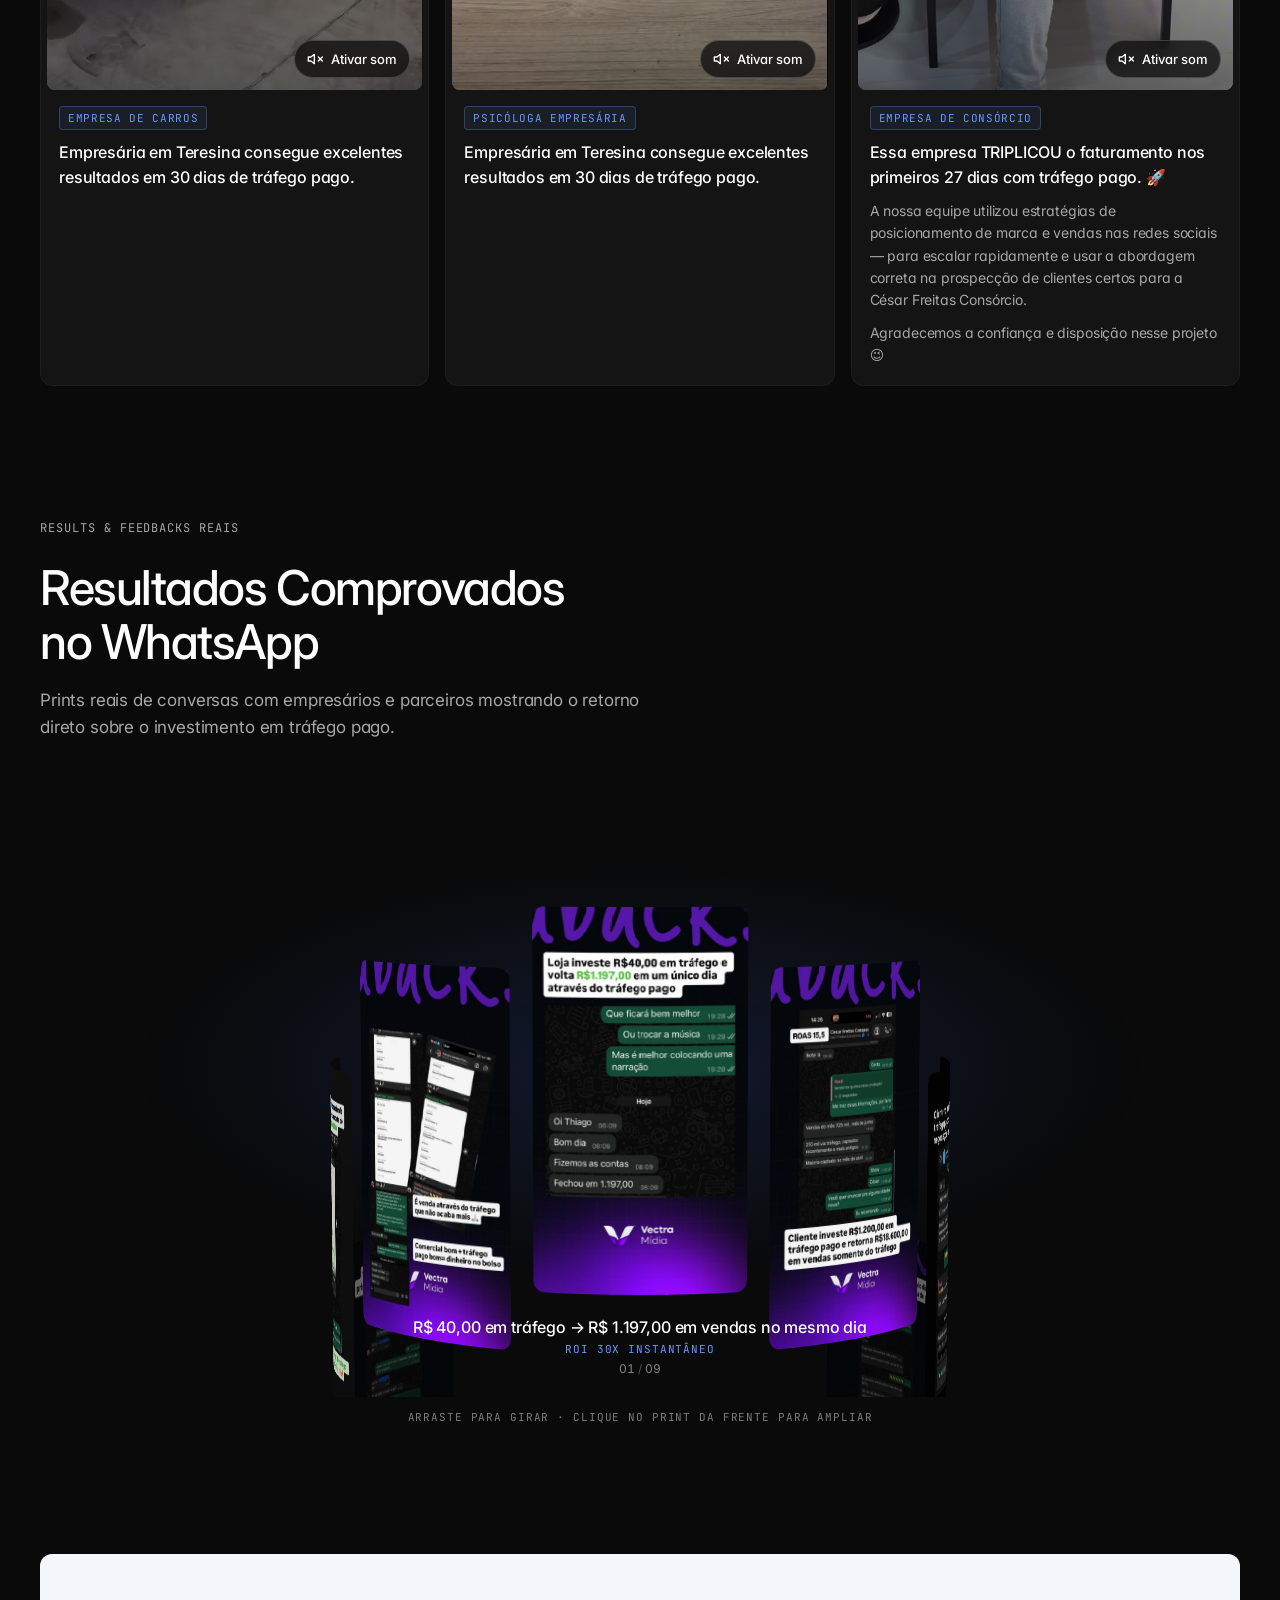
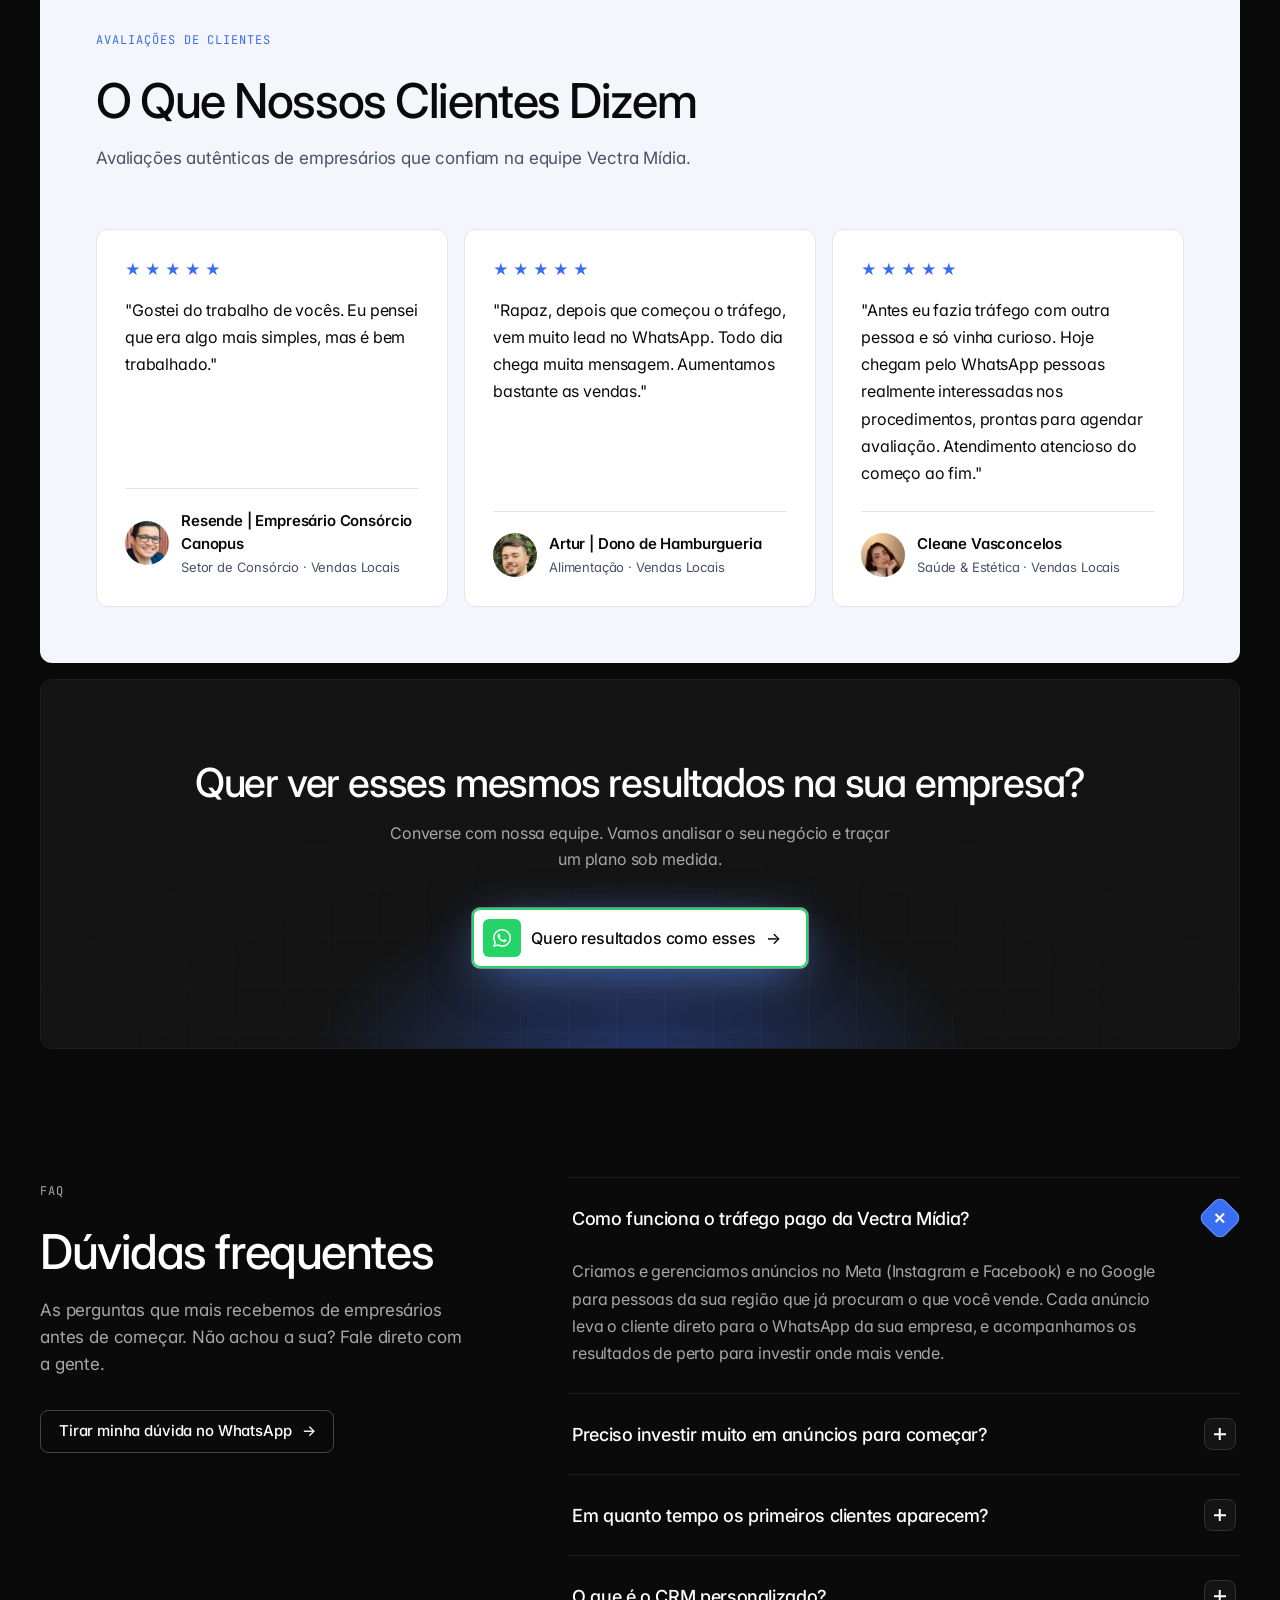
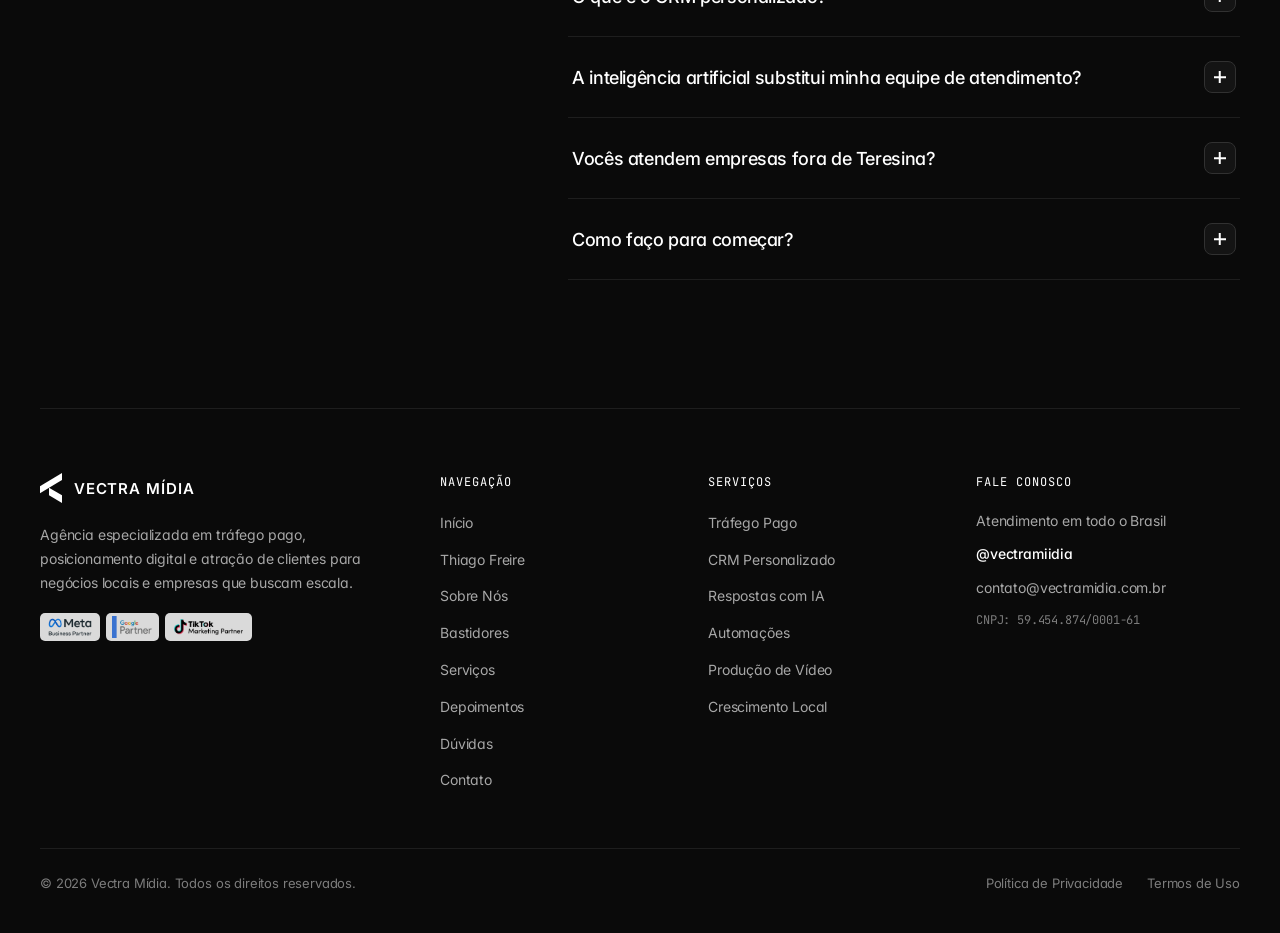
==== commit 21c6160e: "Add cache-busting query string to CSS file" ====
--- a/vectra-midia-redesign/index.html
+++ b/vectra-midia-redesign/index.html
@@ -26,7 +26,7 @@
   <link href="https://fonts.googleapis.com/css2?family=Inter:wght@400;500;600&family=JetBrains+Mono:wght@400;500&display=swap" rel="stylesheet">
 
   <!-- CSS -->
-  <link rel="stylesheet" href="./assets/css/style.css">
+  <link rel="stylesheet" href="./assets/css/style.css?v=20261123">
   <link rel="stylesheet" href="./assets/css/circular-carousel.css">
 
   <!-- Liga as animações só quando o JavaScript está ativo -->
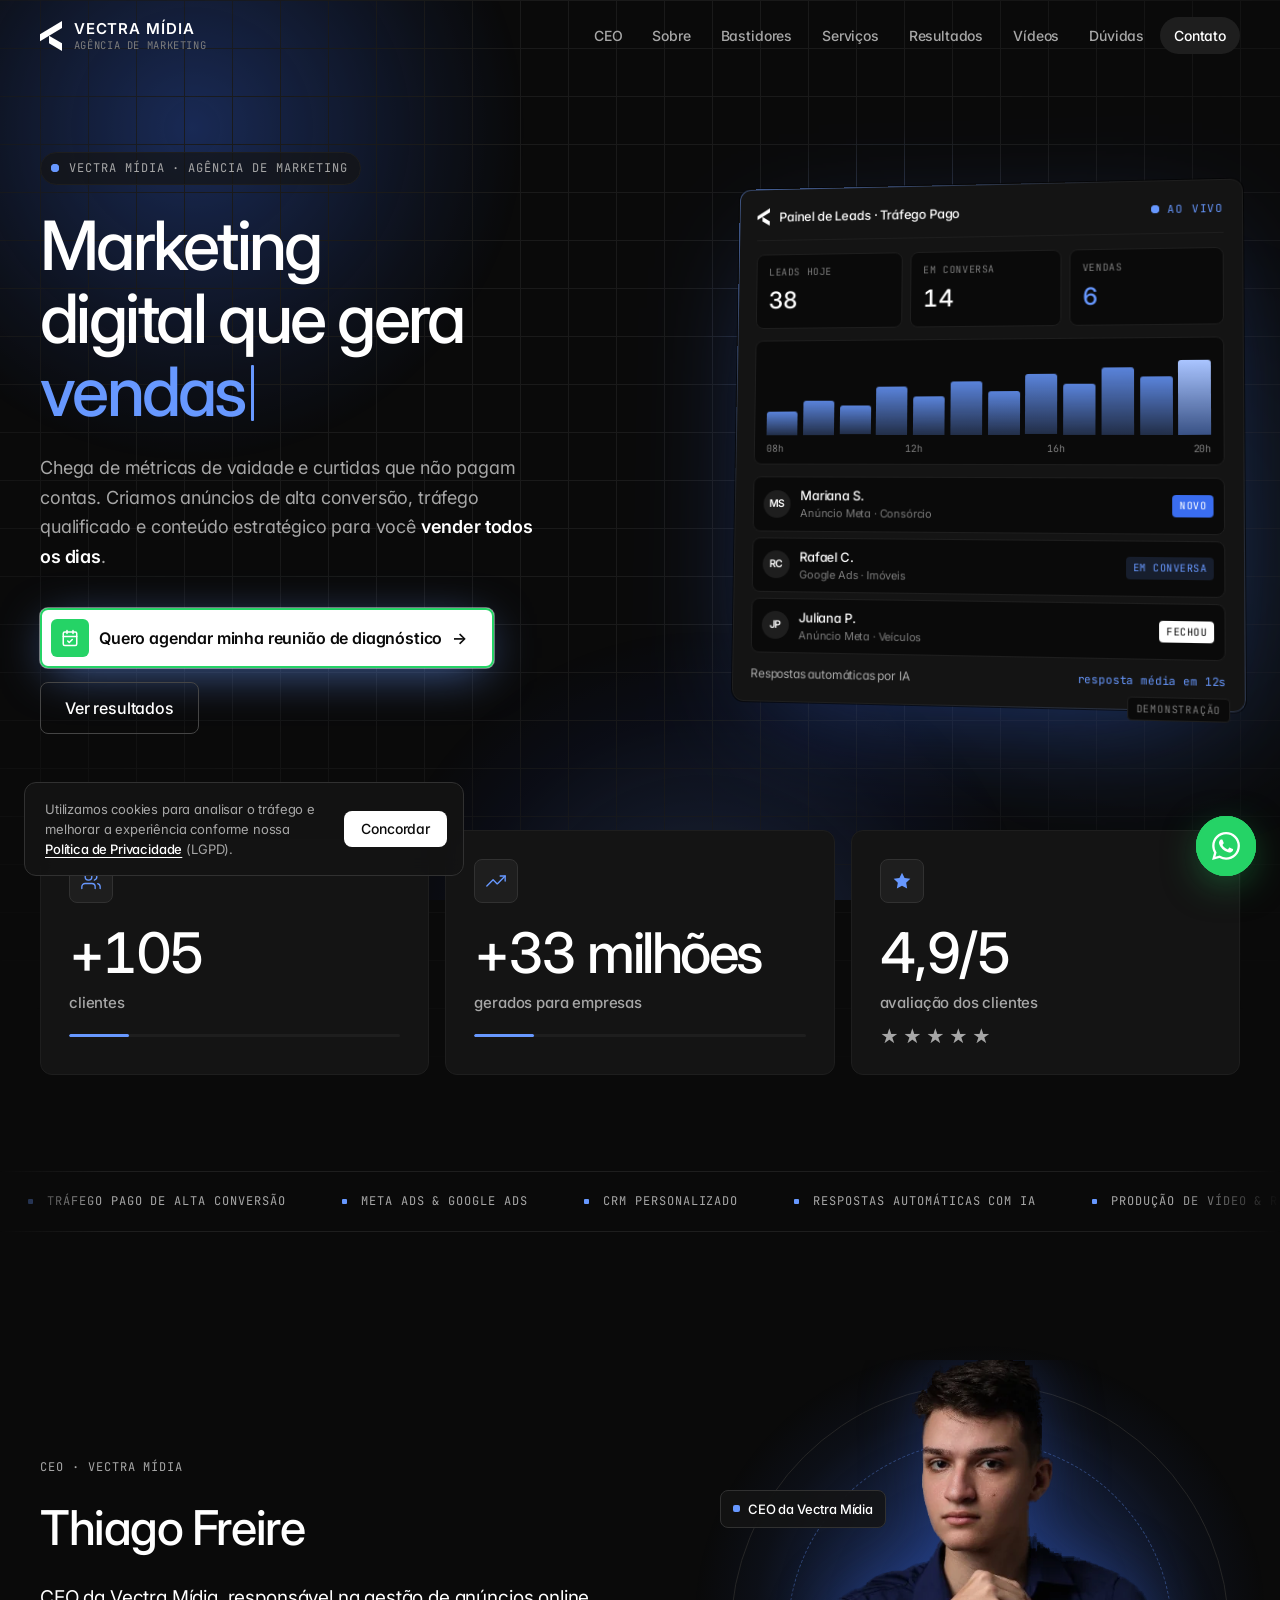
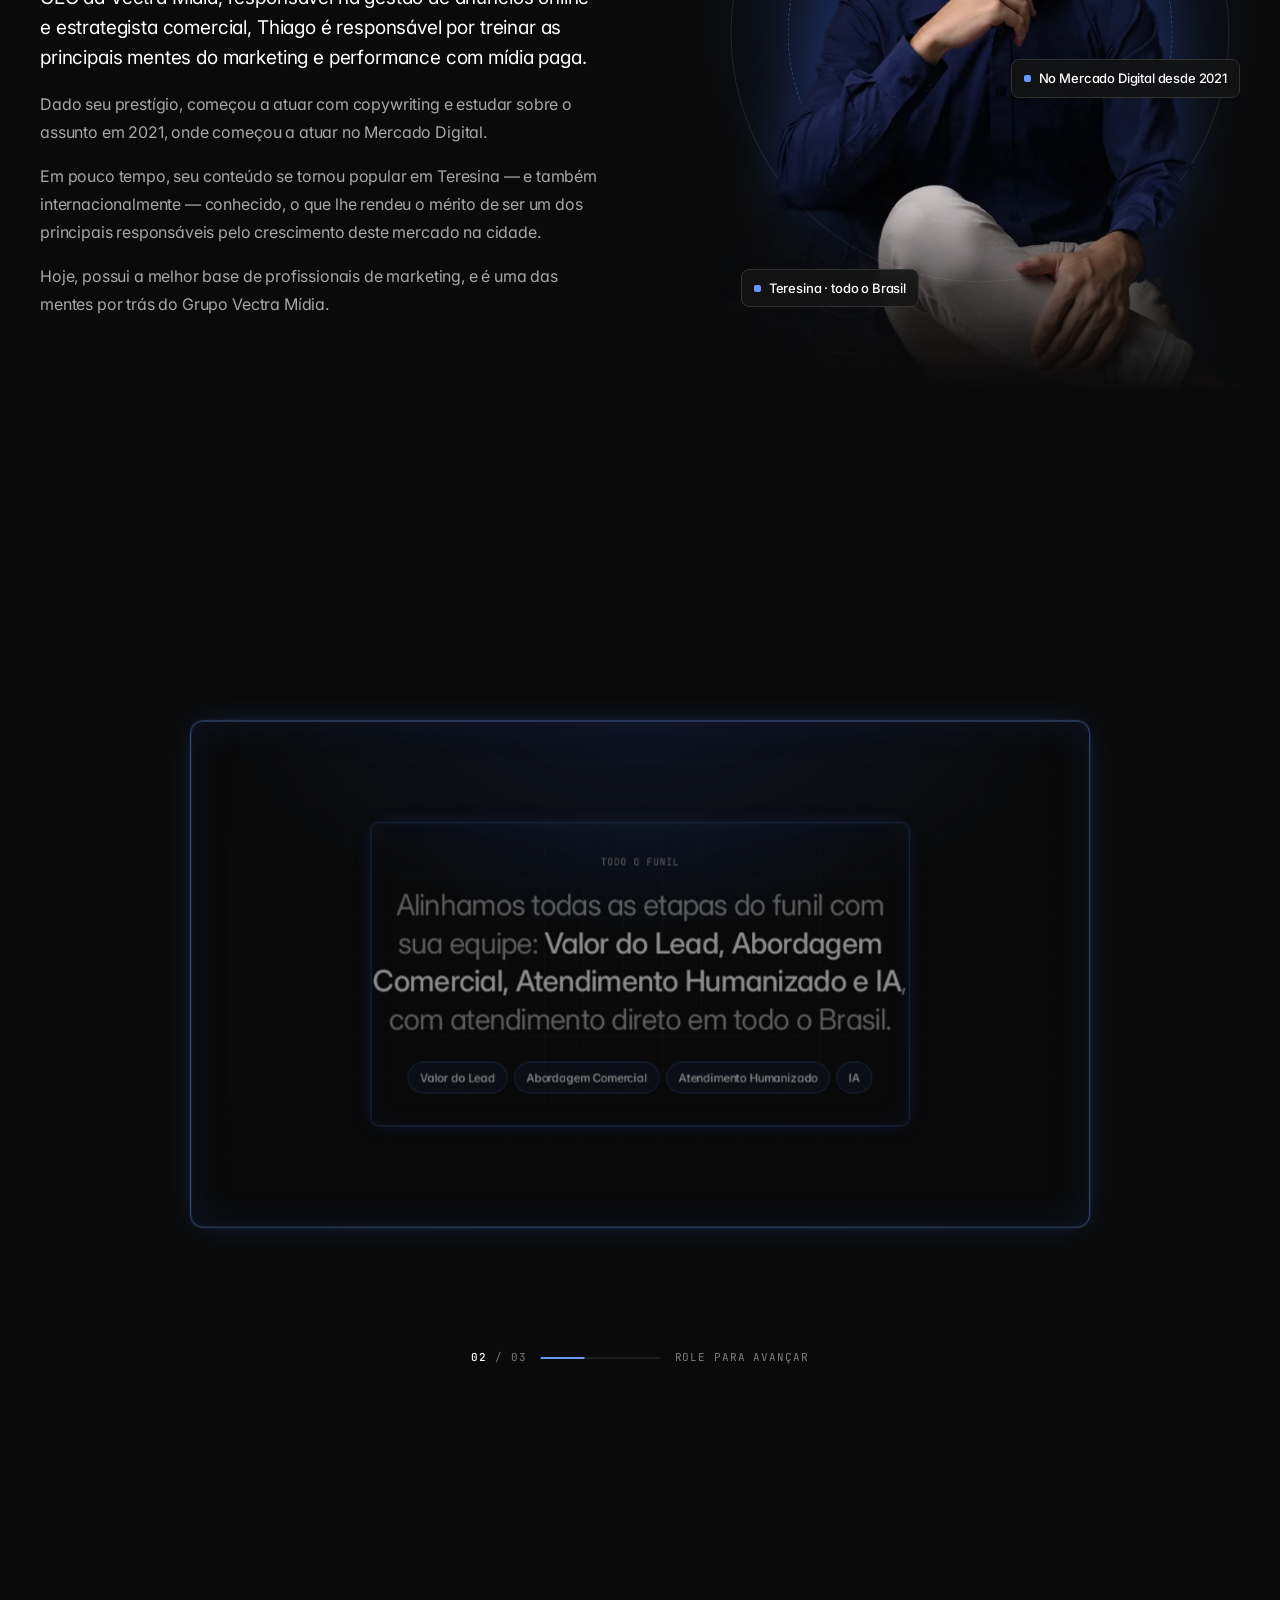
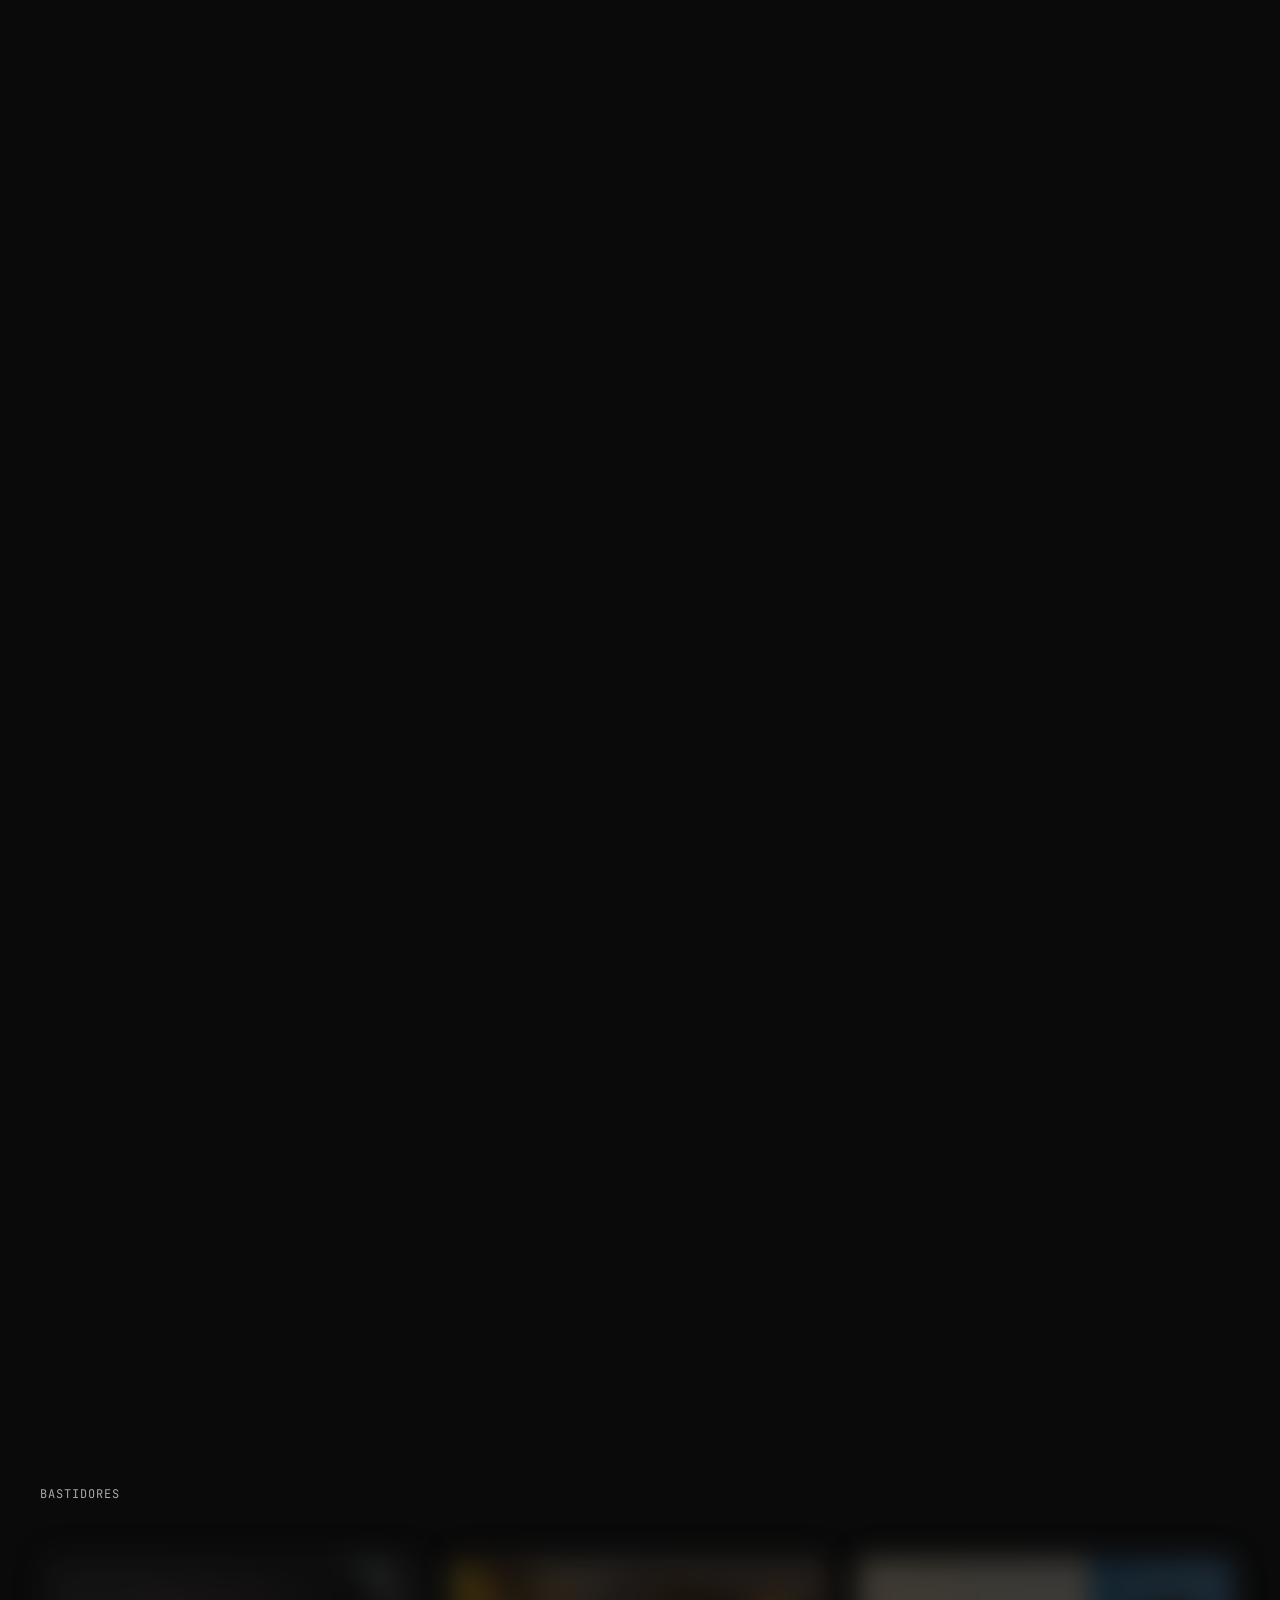
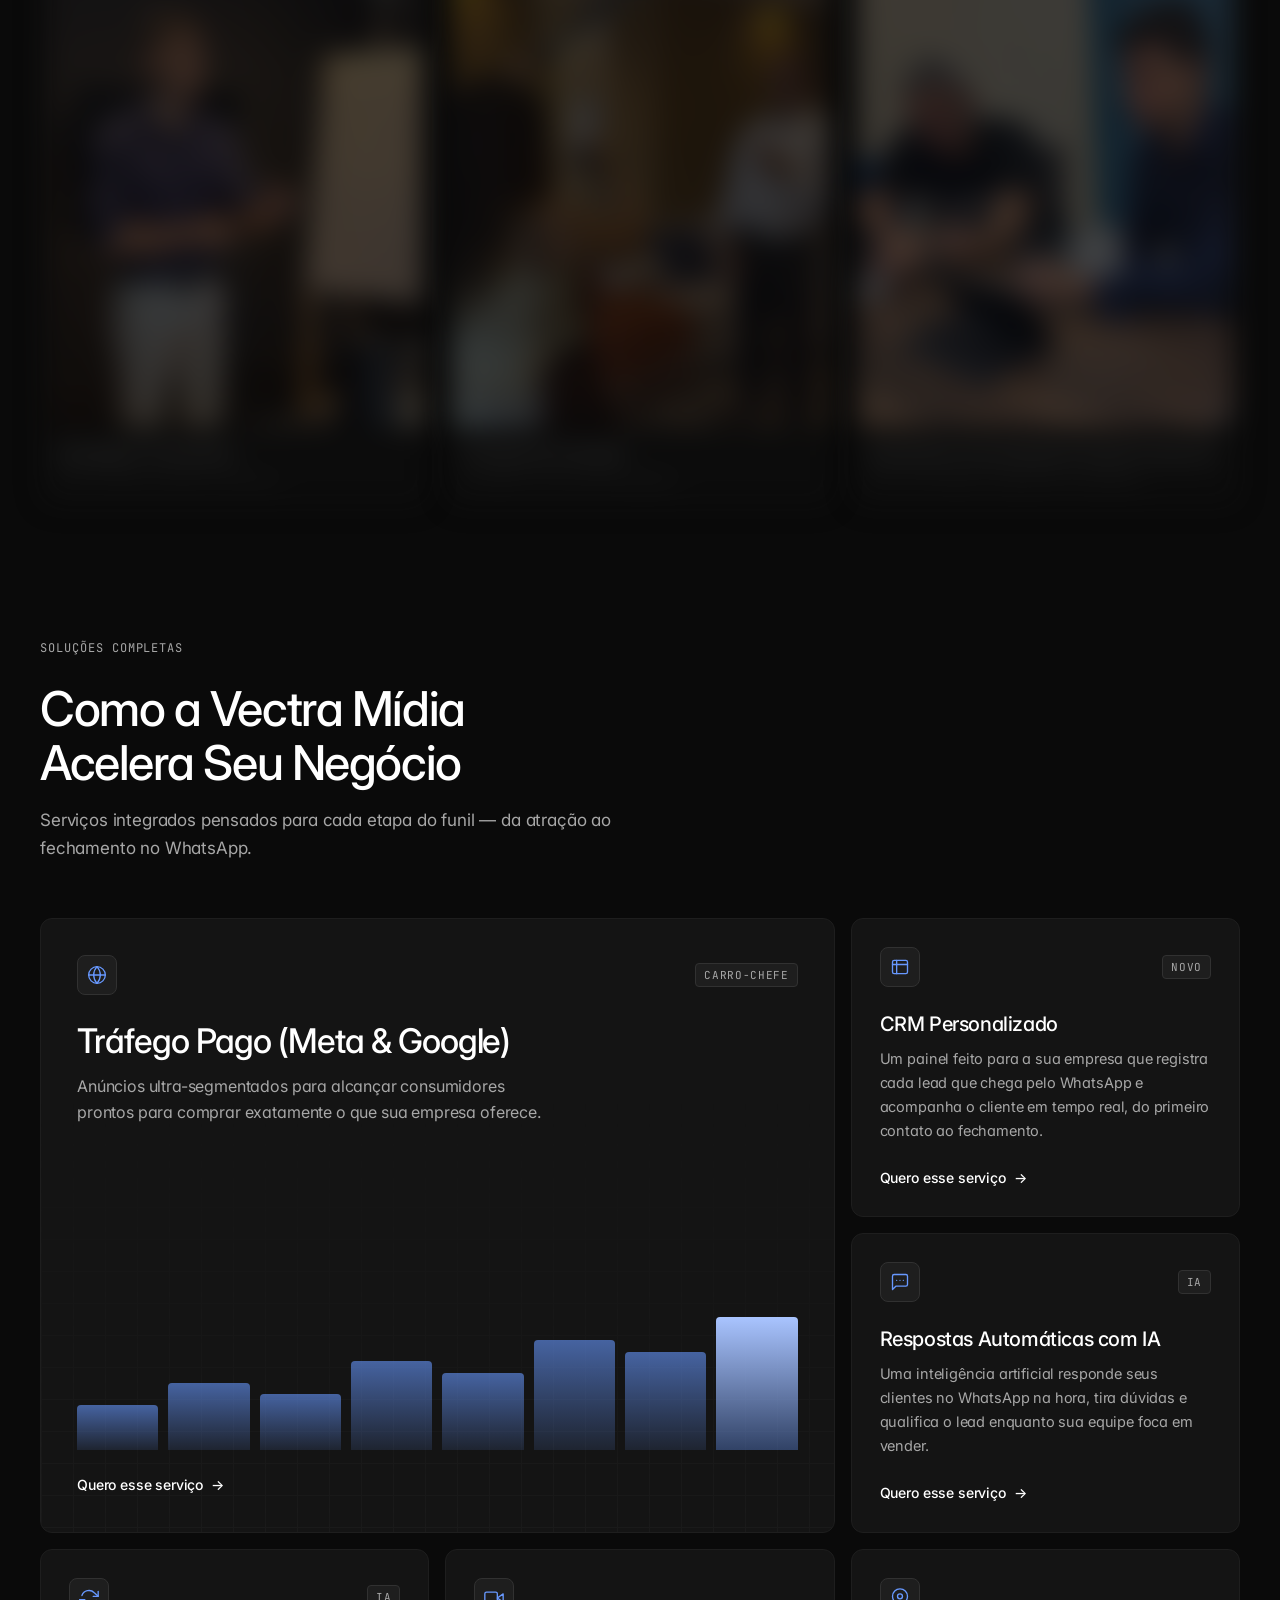
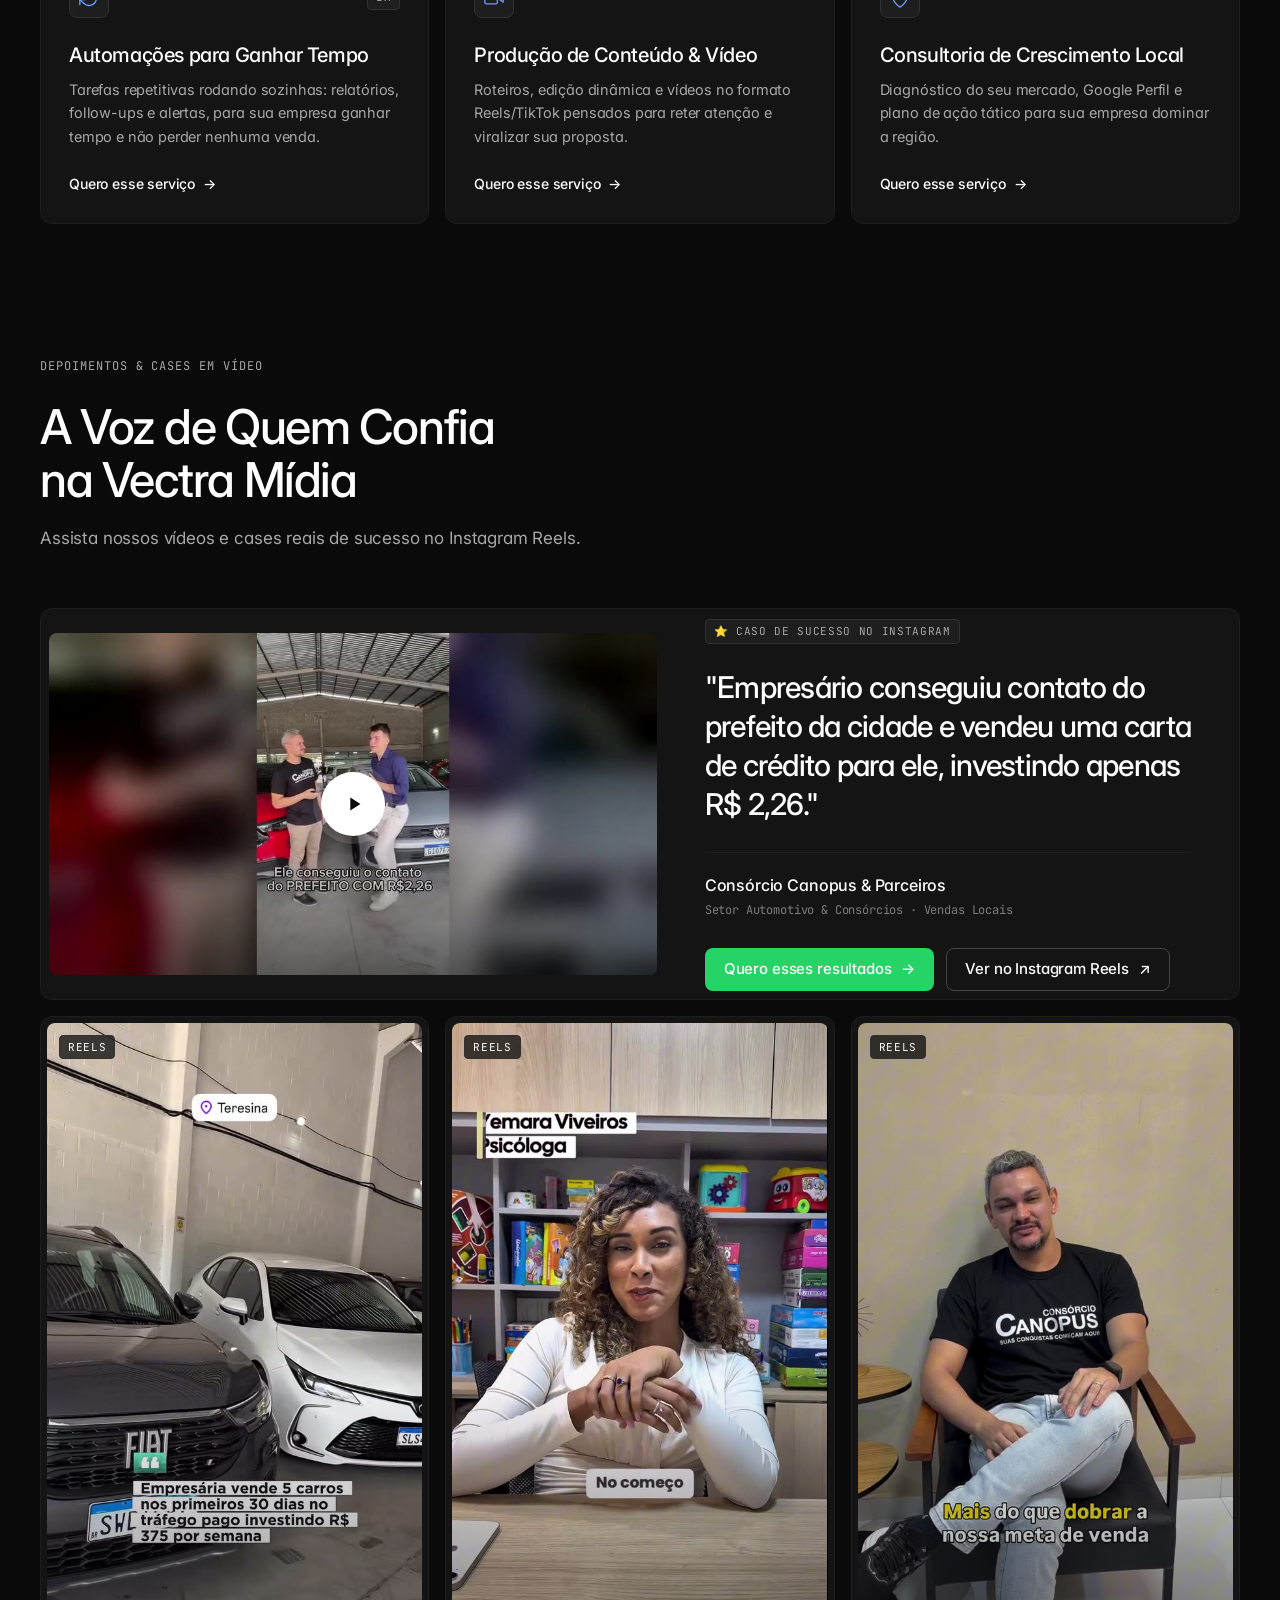
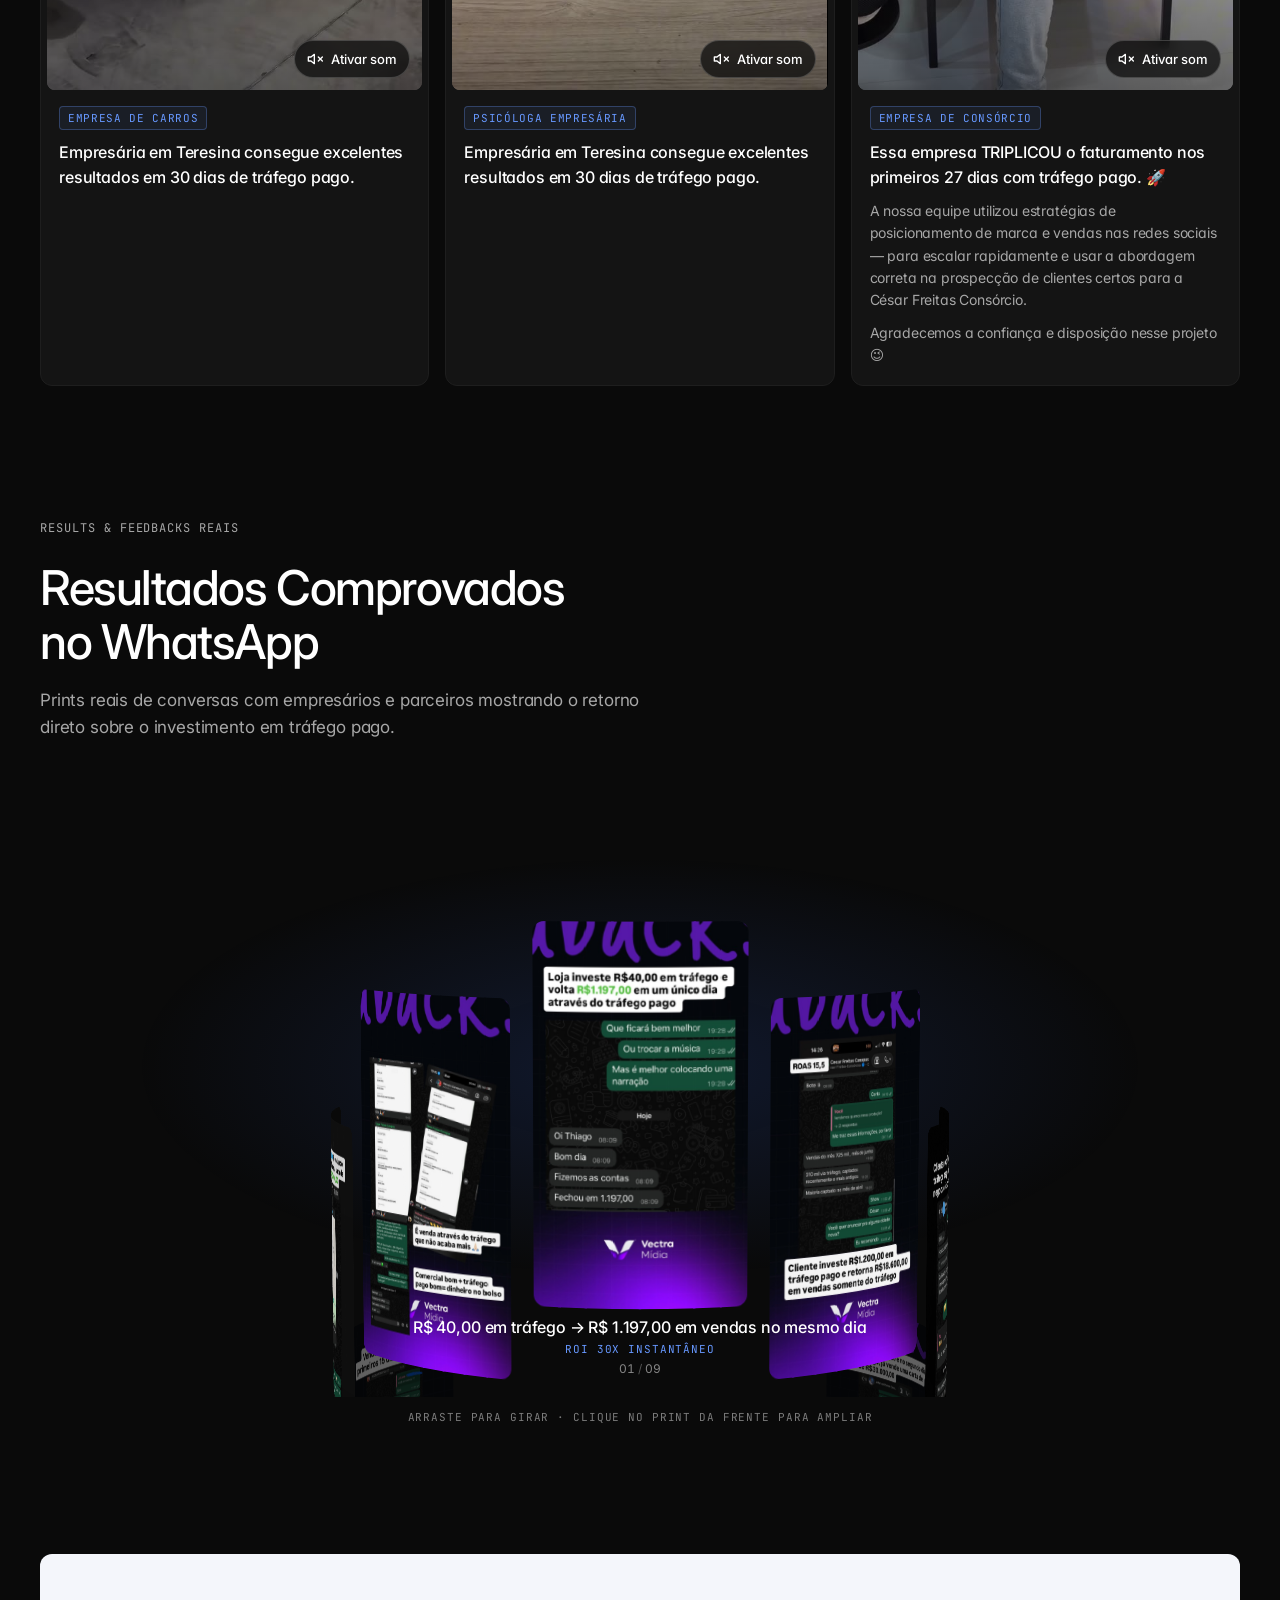
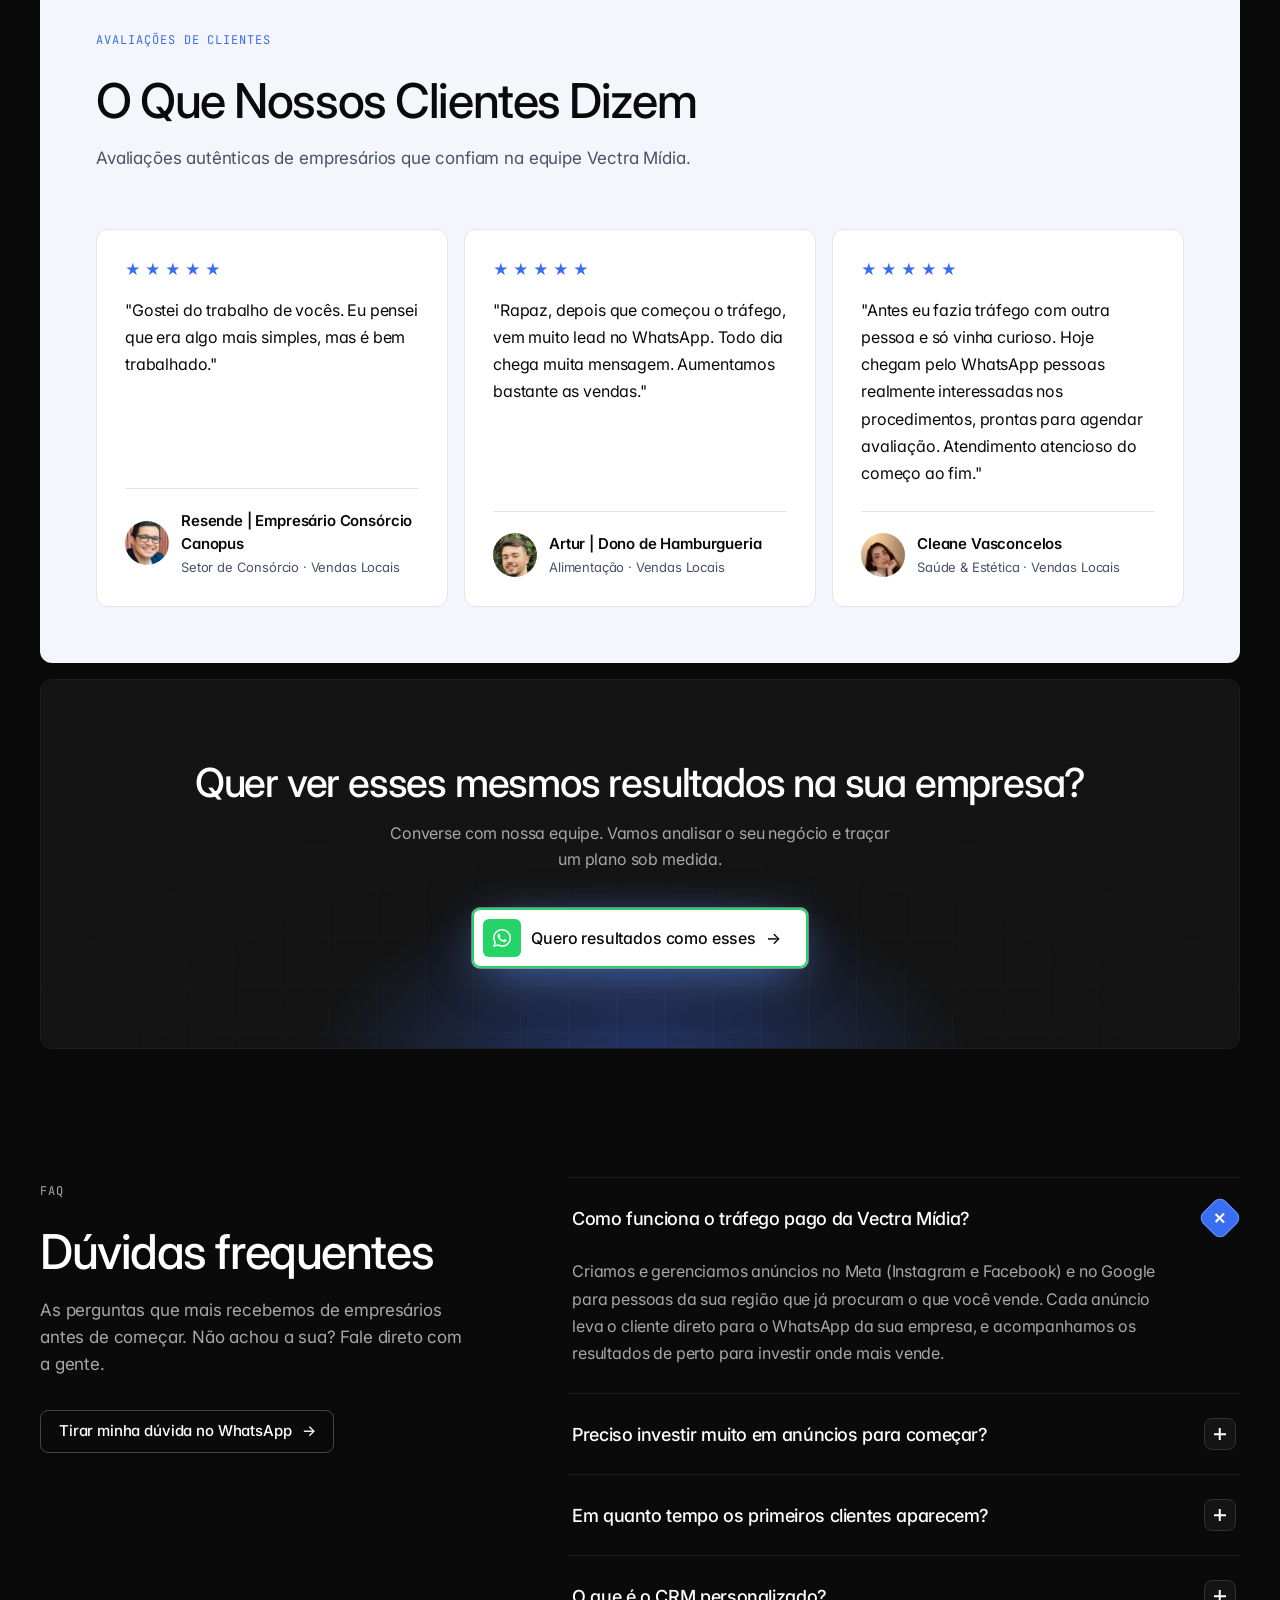
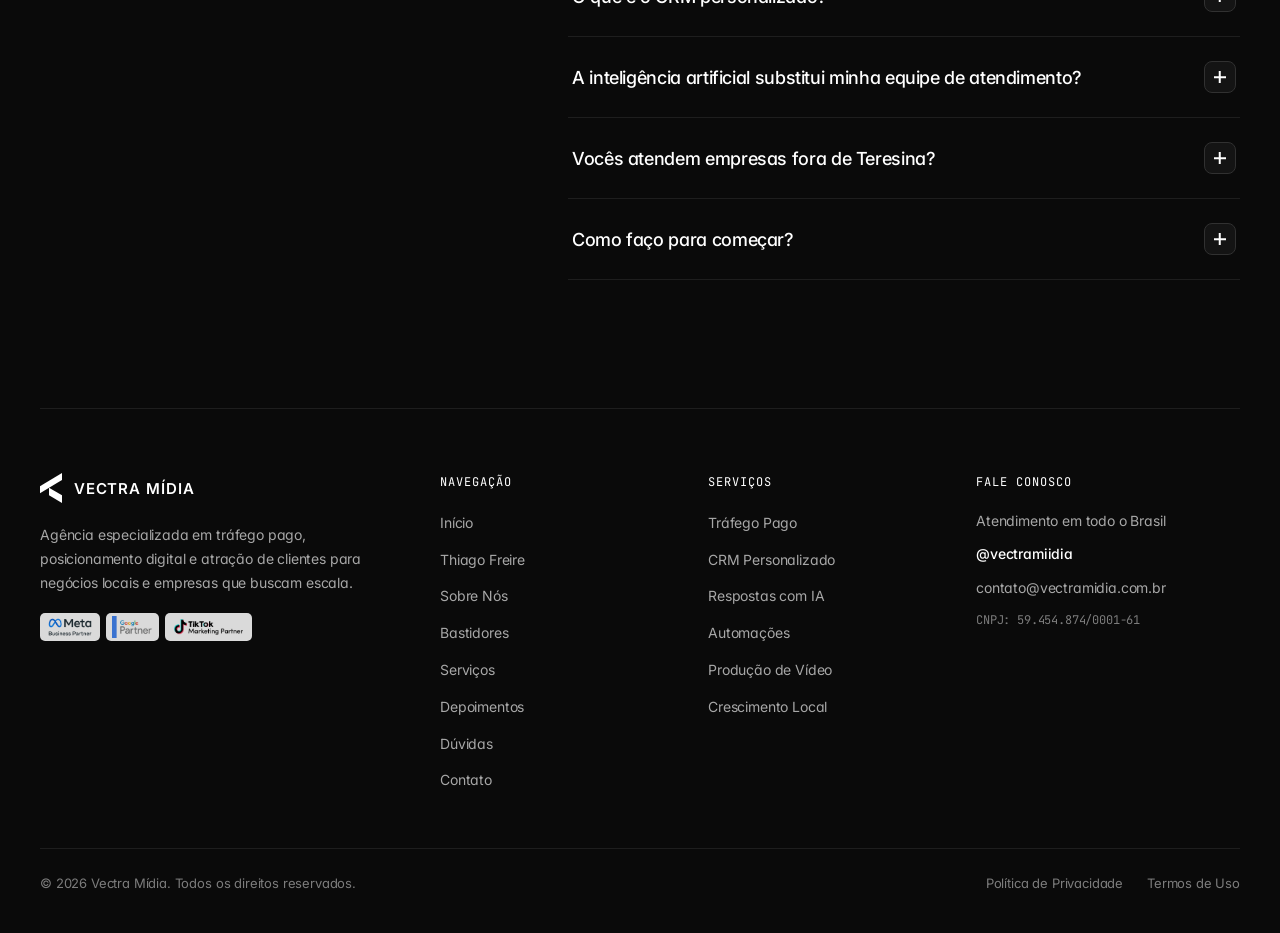
==== commit f6c2ed4a: "Update button classes and statistics in index.html" ====
--- a/vectra-midia-redesign/index.html
+++ b/vectra-midia-redesign/index.html
@@ -26,7 +26,7 @@
   <link href="https://fonts.googleapis.com/css2?family=Inter:wght@400;500;600&family=JetBrains+Mono:wght@400;500&display=swap" rel="stylesheet">
 
   <!-- CSS -->
-  <link rel="stylesheet" href="./assets/css/style.css?v=20261123">
+  <link rel="stylesheet" href="./assets/css/style.css?v=20261123b">
   <link rel="stylesheet" href="./assets/css/circular-carousel.css">
 
   <!-- Liga as animações só quando o JavaScript está ativo -->
@@ -189,7 +189,7 @@
           <span class="stat-icon" aria-hidden="true">
             <svg width="20" height="20" viewBox="0 0 24 24" fill="none" stroke="currentColor" stroke-width="1.6" stroke-linecap="round" stroke-linejoin="round"><path d="M17 21v-2a4 4 0 0 0-4-4H5a4 4 0 0 0-4 4v2"/><circle cx="9" cy="7" r="4"/><path d="M23 21v-2a4 4 0 0 0-3-3.87"/><path d="M16 3.13a4 4 0 0 1 0 7.75"/></svg>
           </span>
-          <div class="stat-number" data-count="100" data-prefix="+">+100</div>
+          <div class="stat-number" data-count="105" data-prefix="+">+105</div>
           <div class="stat-label">clientes</div>
           <div class="stat-bar" aria-hidden="true"><span style="--w:70%"></span></div>
         </div>
@@ -492,7 +492,7 @@
             <div class="author-meta">Setor Automotivo &amp; Consórcios · Vendas Locais</div>
           </div>
           <div class="featured-actions">
-            <a href="#" class="btn btn-primary" data-wa="hero">
+            <a href="#" class="btn btn-primary btn-wa" data-wa="hero">
               Quero esses resultados <span class="btn-chevron" aria-hidden="true">→</span>
             </a>
             <a href="https://www.instagram.com/reels/Db3m3c7Rxhn/" target="_blank" rel="noopener" class="btn btn-ghost">
@@ -731,7 +731,7 @@
           <span class="eyebrow">FAQ</span>
           <h2 class="section-title">Dúvidas frequentes</h2>
           <p class="section-subtitle">As perguntas que mais recebemos de empresários antes de começar. Não achou a sua? Fale direto com a gente.</p>
-          <a href="#" class="btn btn-ghost" data-wa="faq">Tirar minha dúvida no WhatsApp <span class="btn-chevron" aria-hidden="true">→</span></a>
+          <a href="#" class="btn btn-ghost btn-wa-hover" data-wa="faq">Tirar minha dúvida no WhatsApp <span class="btn-chevron" aria-hidden="true">→</span></a>
         </div>
 
         <div class="faq-list" data-reveal>
--- a/vectra-midia-redesign/assets/css/style.css
+++ b/vectra-midia-redesign/assets/css/style.css
@@ -231,6 +231,11 @@
 .btn-ghost { background: transparent; color: var(--white); border-color: var(--smoke); }
 .btn-ghost:hover { border-color: var(--blue); background: var(--blue-soft); }
 
+/* Botões verdes do WhatsApp (exceção ao azul) */
+.btn-primary.btn-wa { background: var(--wa-green); color: var(--white); }
+.btn-primary.btn-wa:hover { background: var(--wa-green-dark); box-shadow: 0 0 0 4px rgba(37,211,102,.22), 0 10px 40px -10px var(--wa-green-glow); }
+.btn-ghost.btn-wa-hover:hover { border-color: var(--wa-green); background: rgba(37,211,102,.14); box-shadow: 0 10px 40px -12px var(--wa-green-glow); }
+
 .btn-lg { padding: 15px 24px; font-size: 16px; }
 .btn-sm { padding: 8px 16px; font-size: 14px; }
 
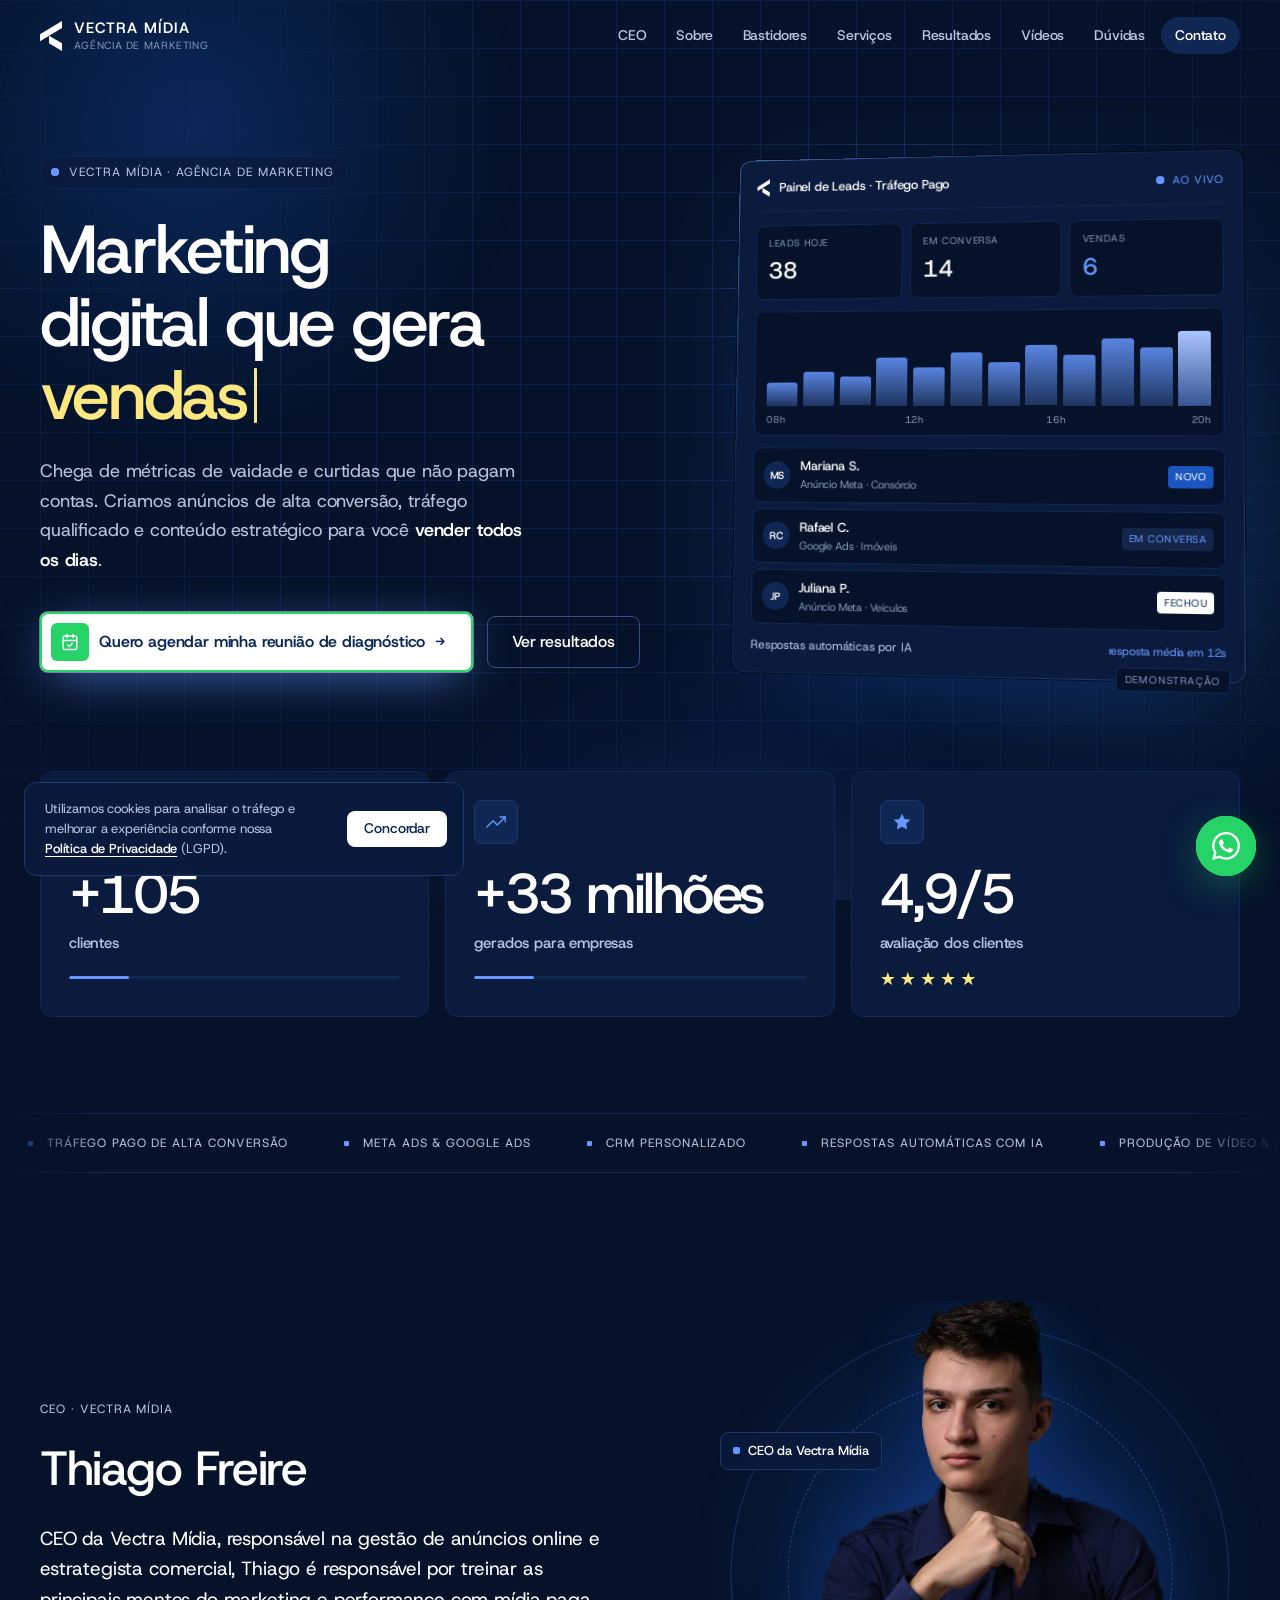
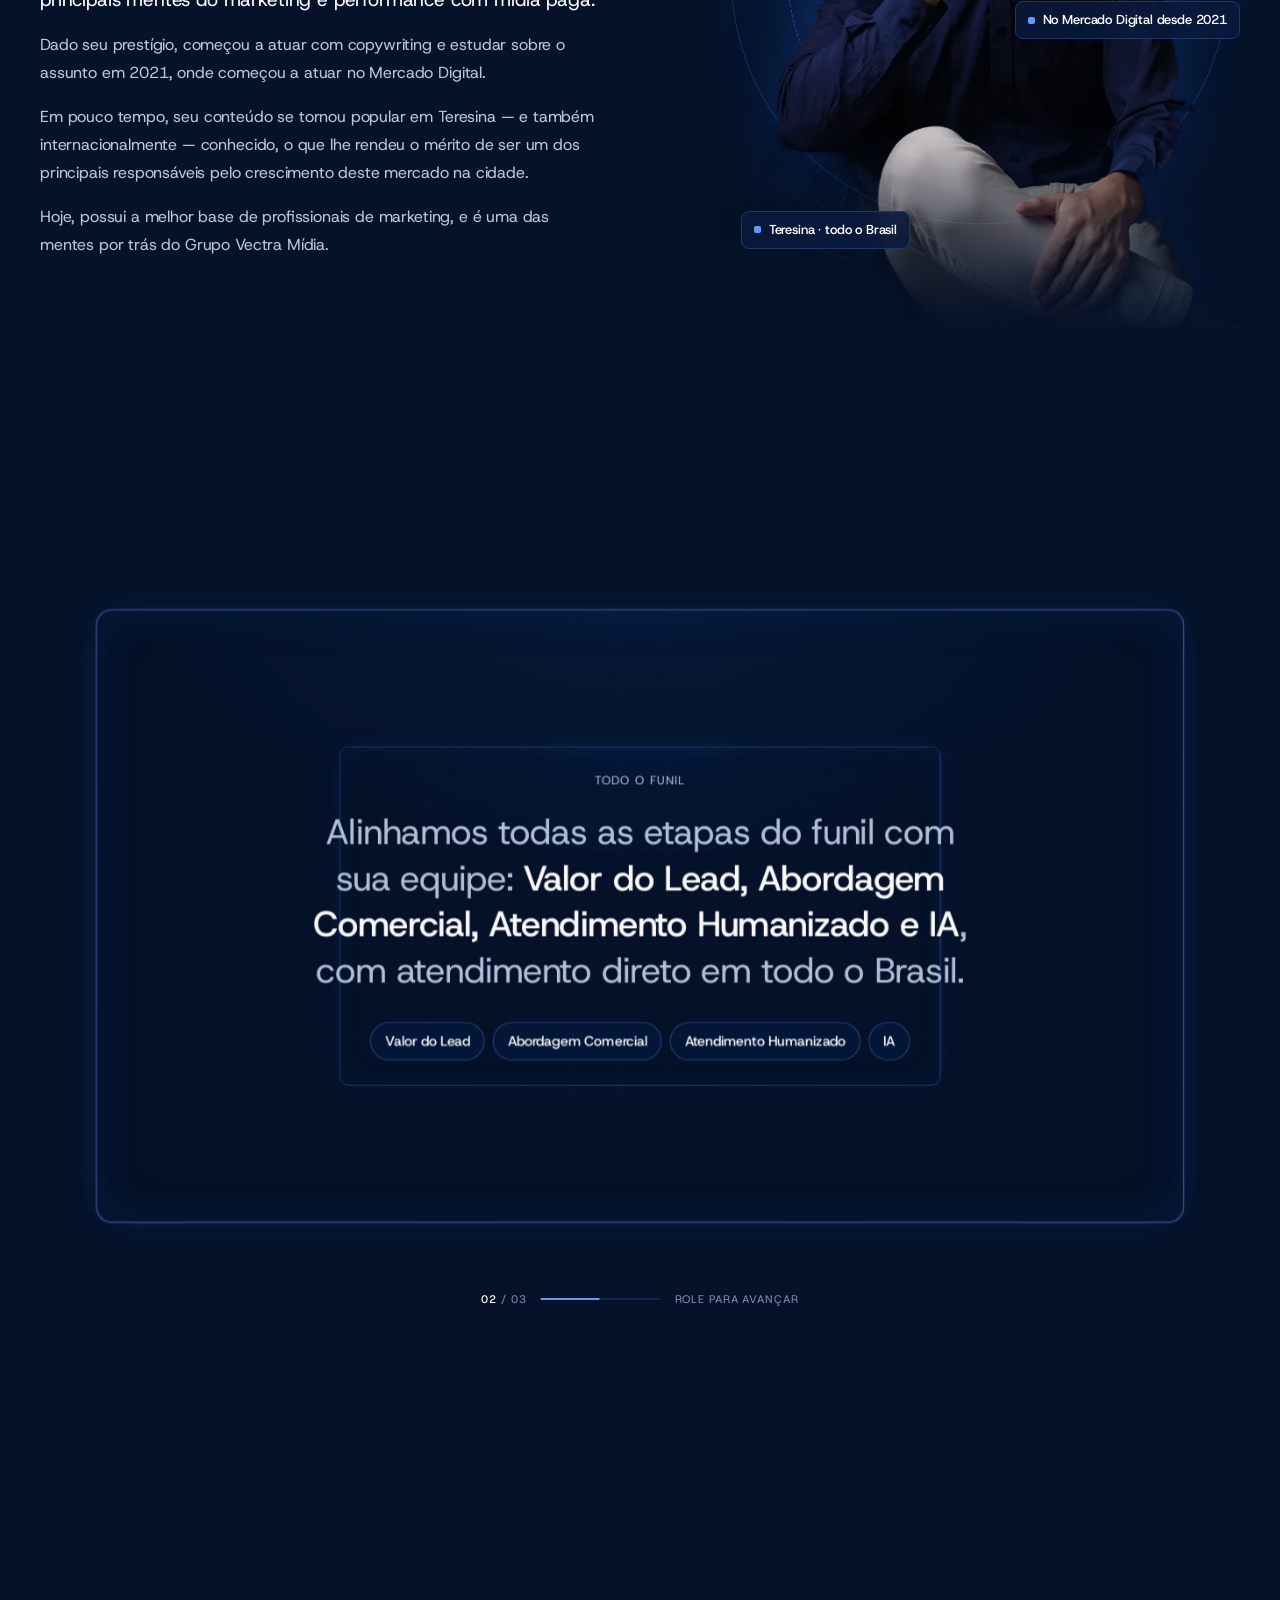
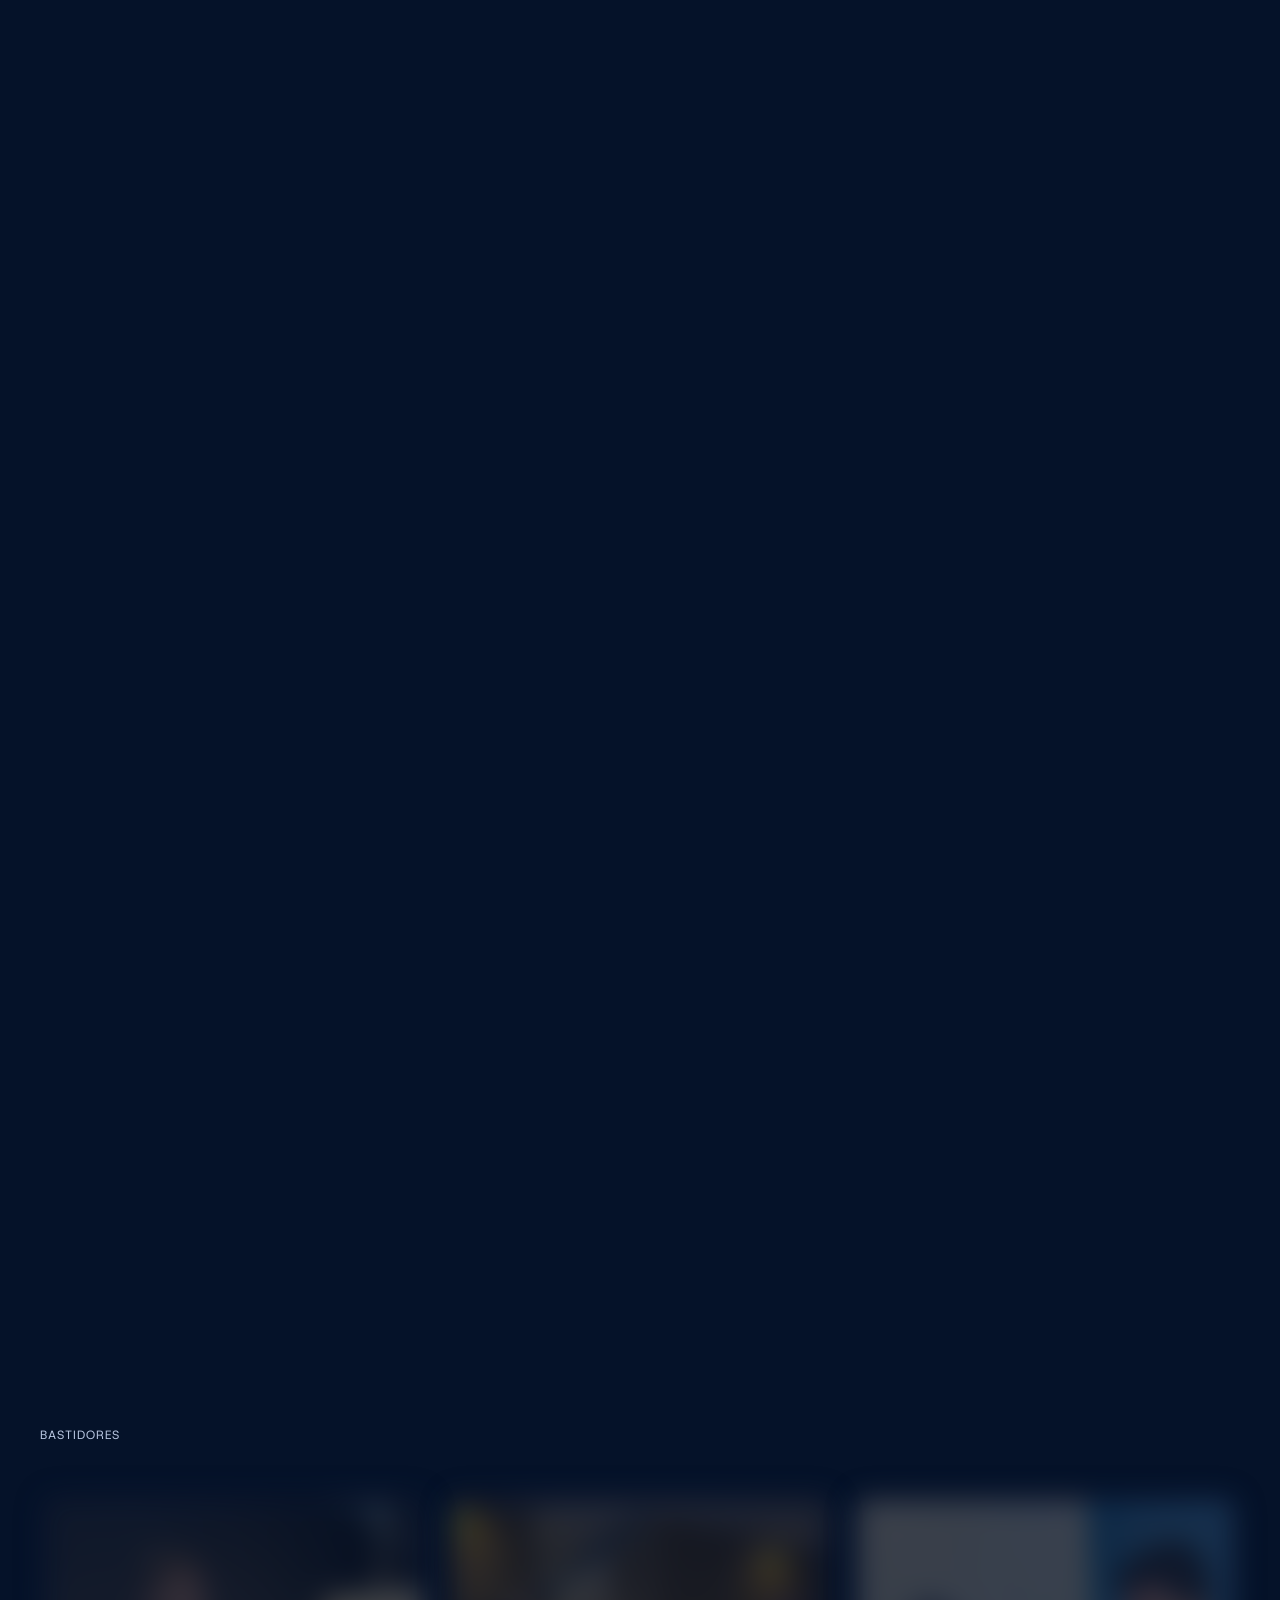
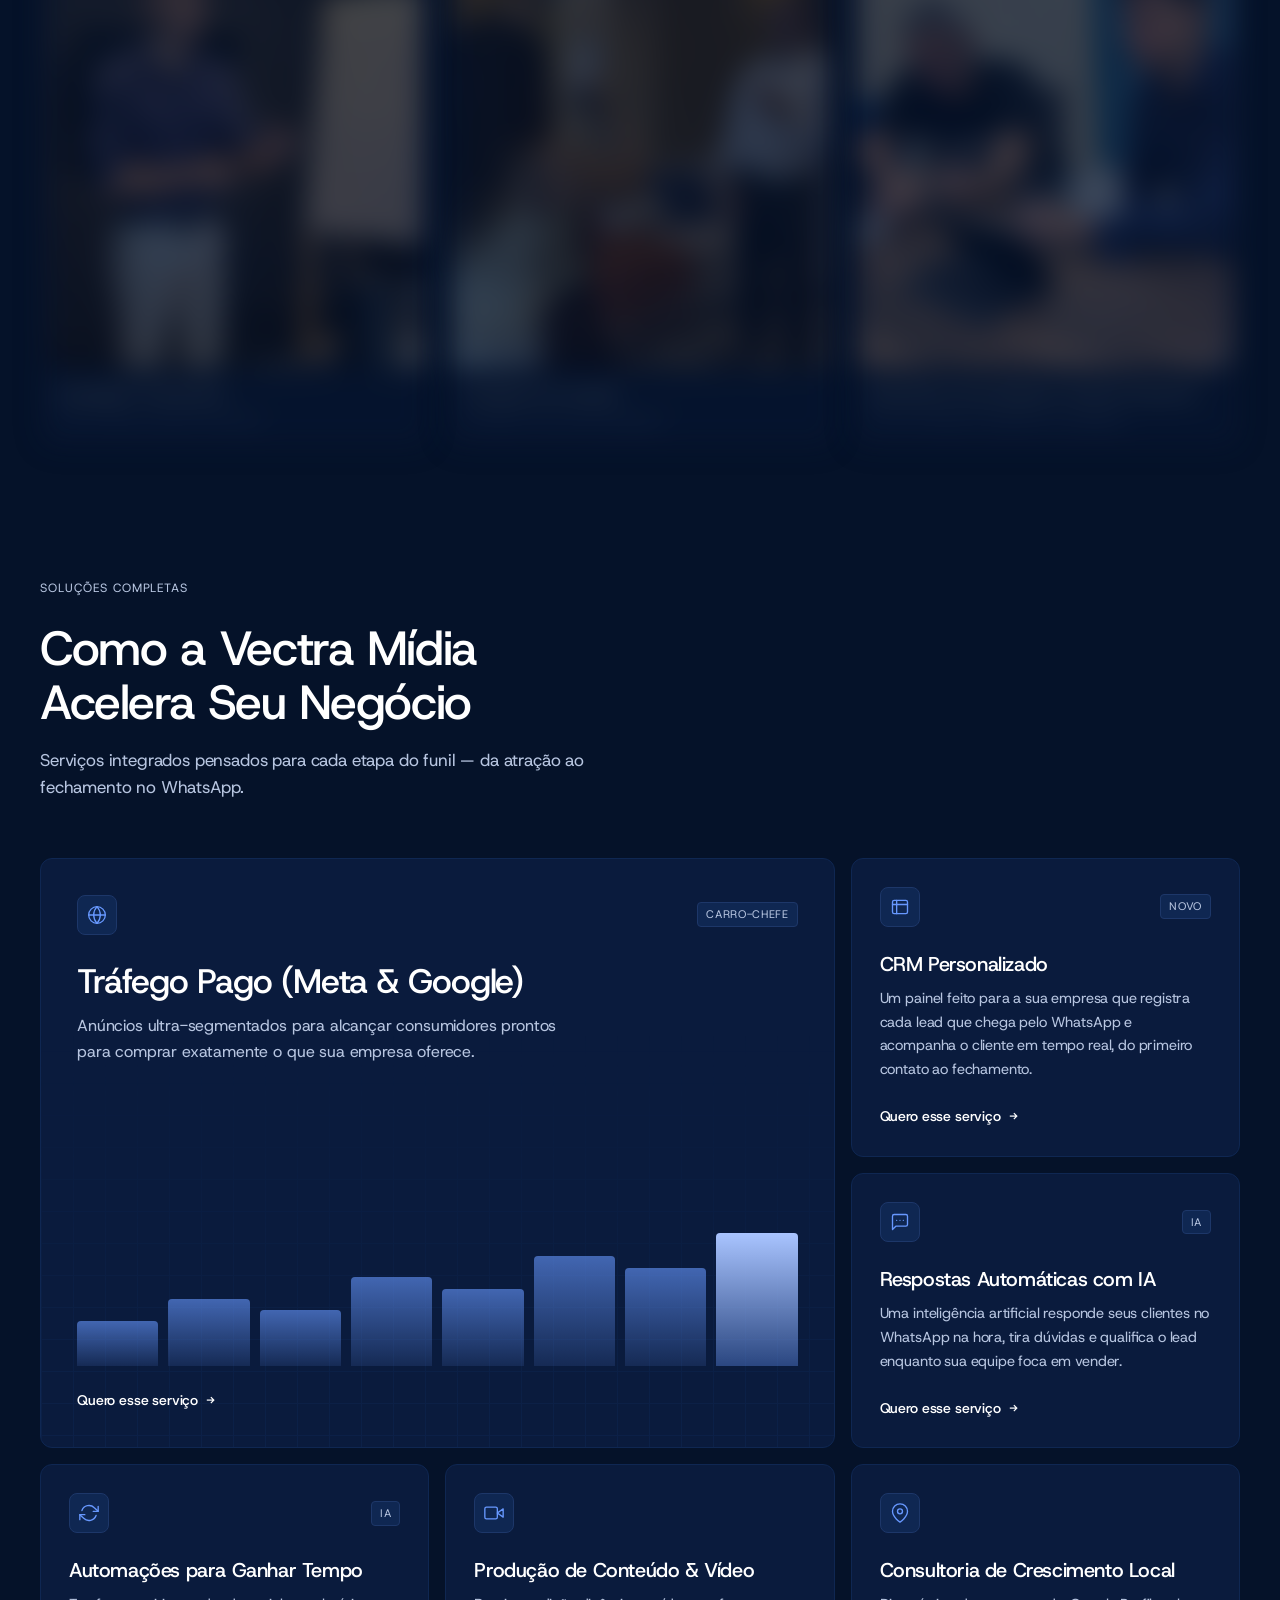
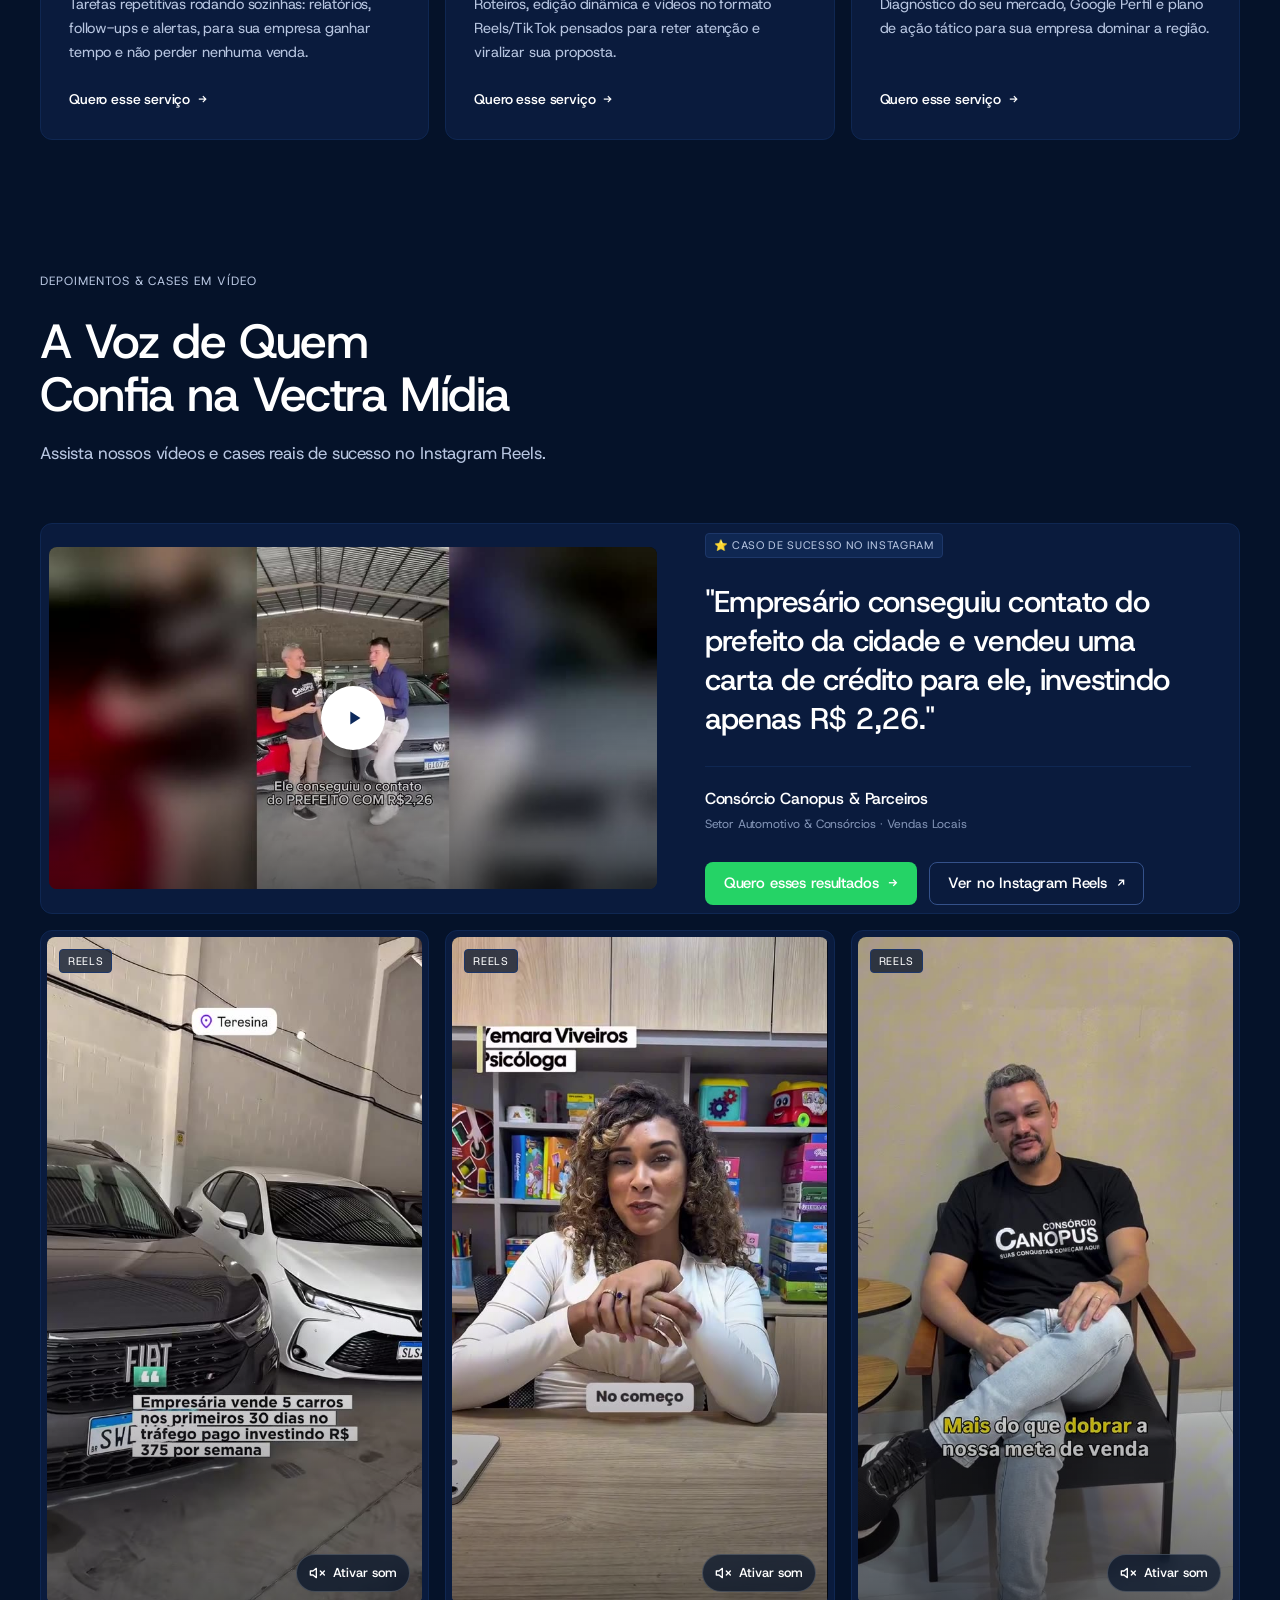
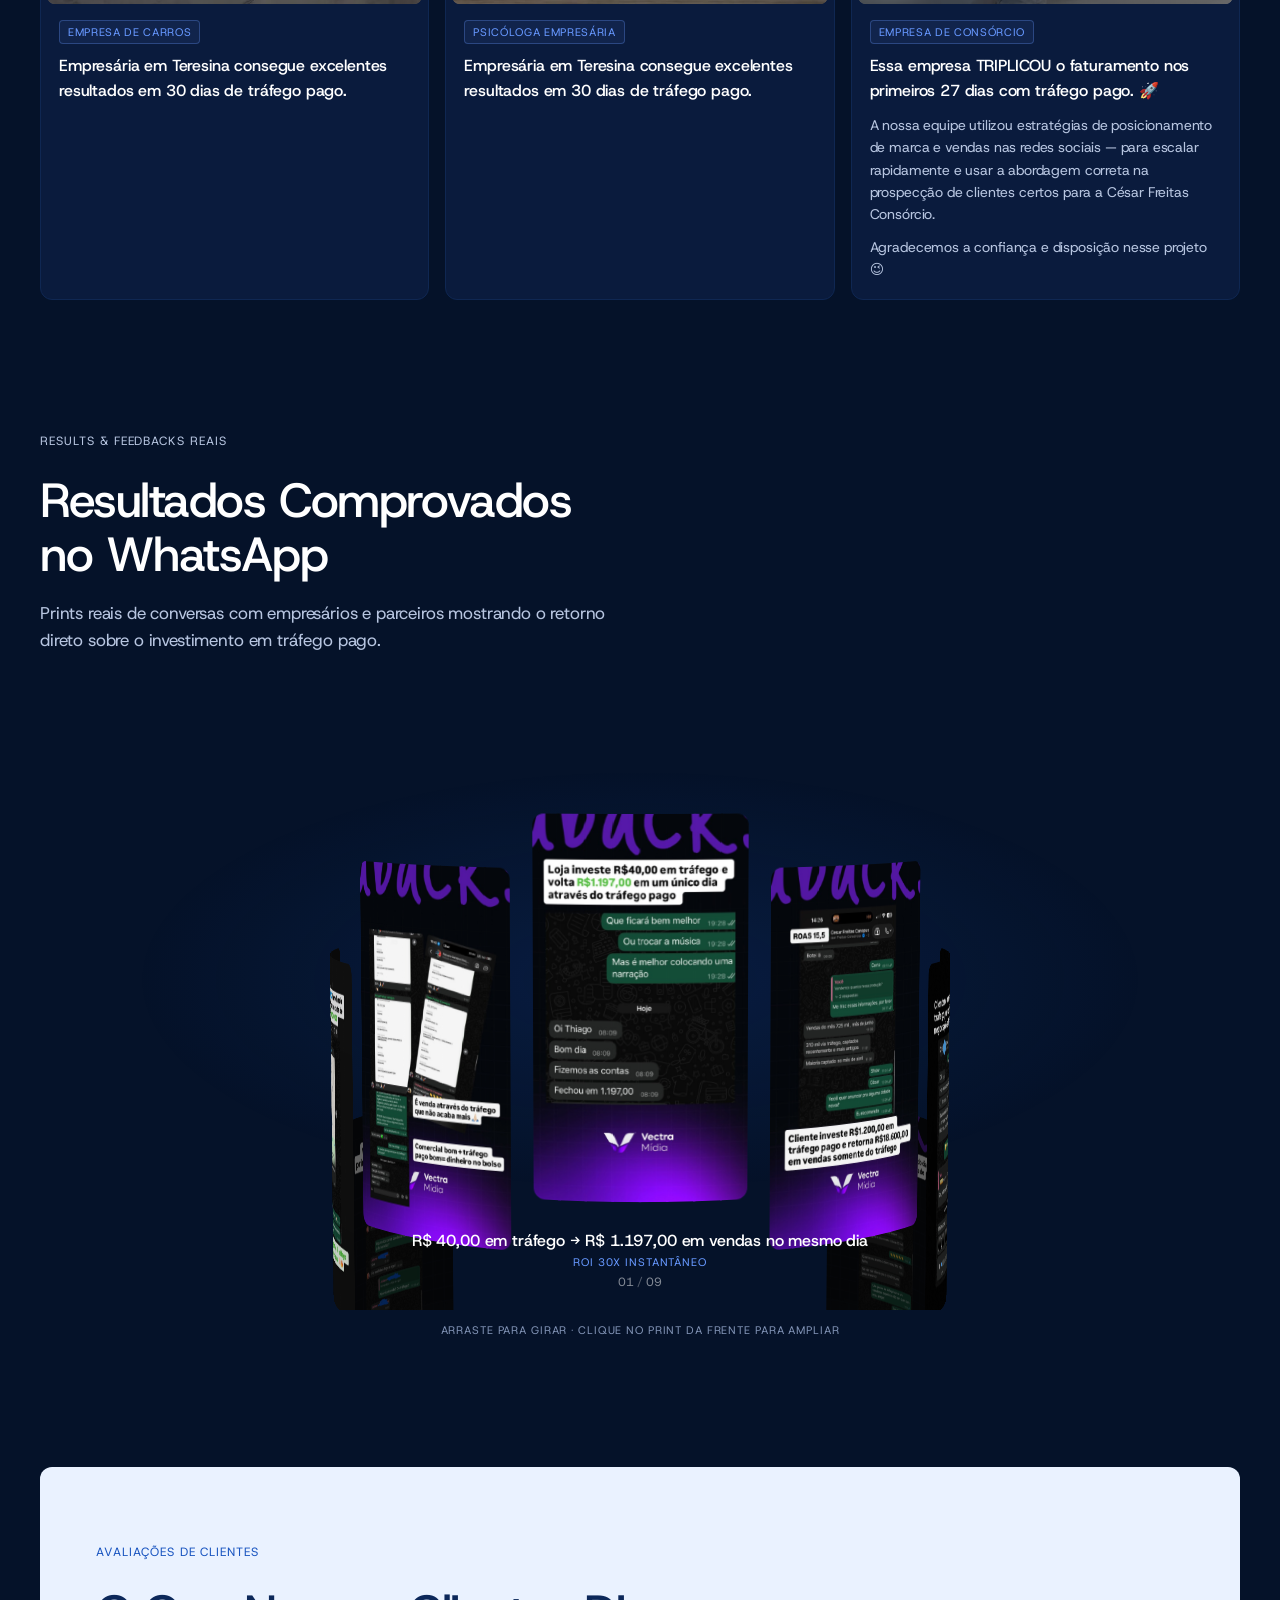
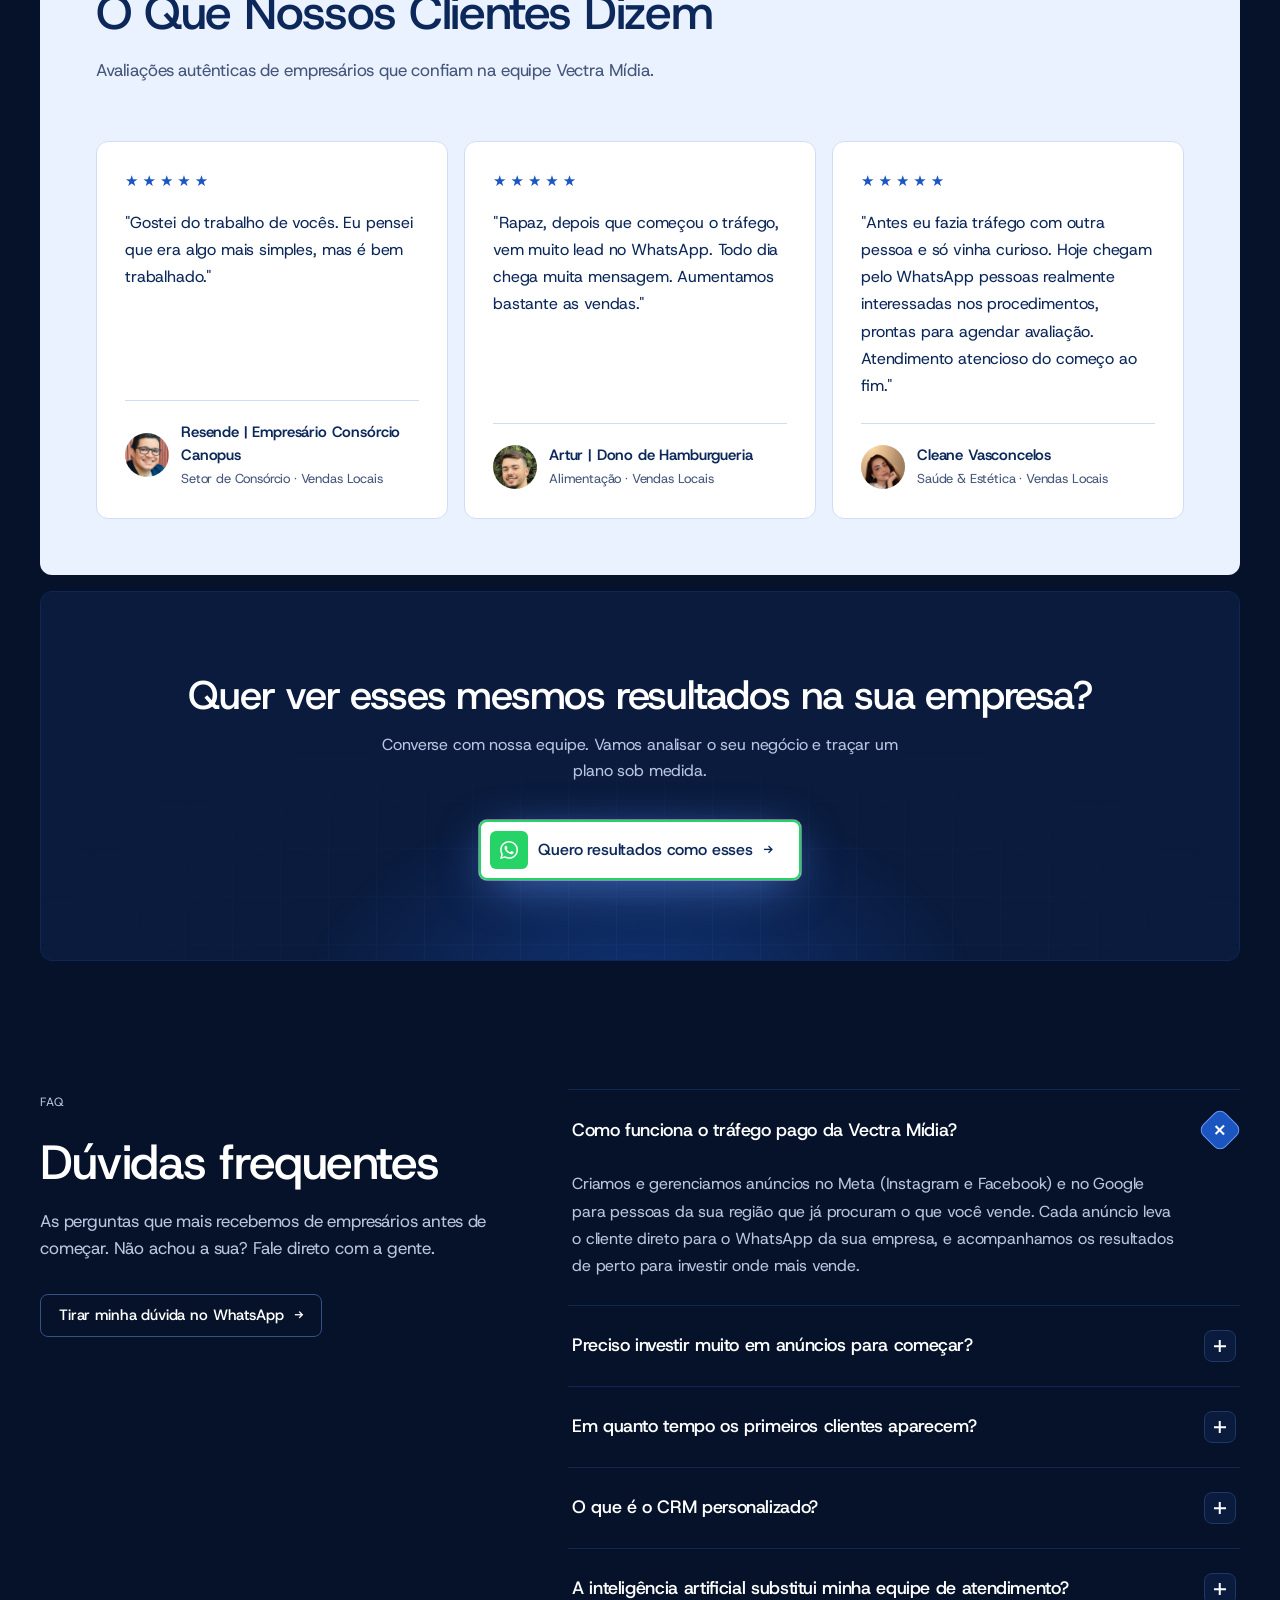
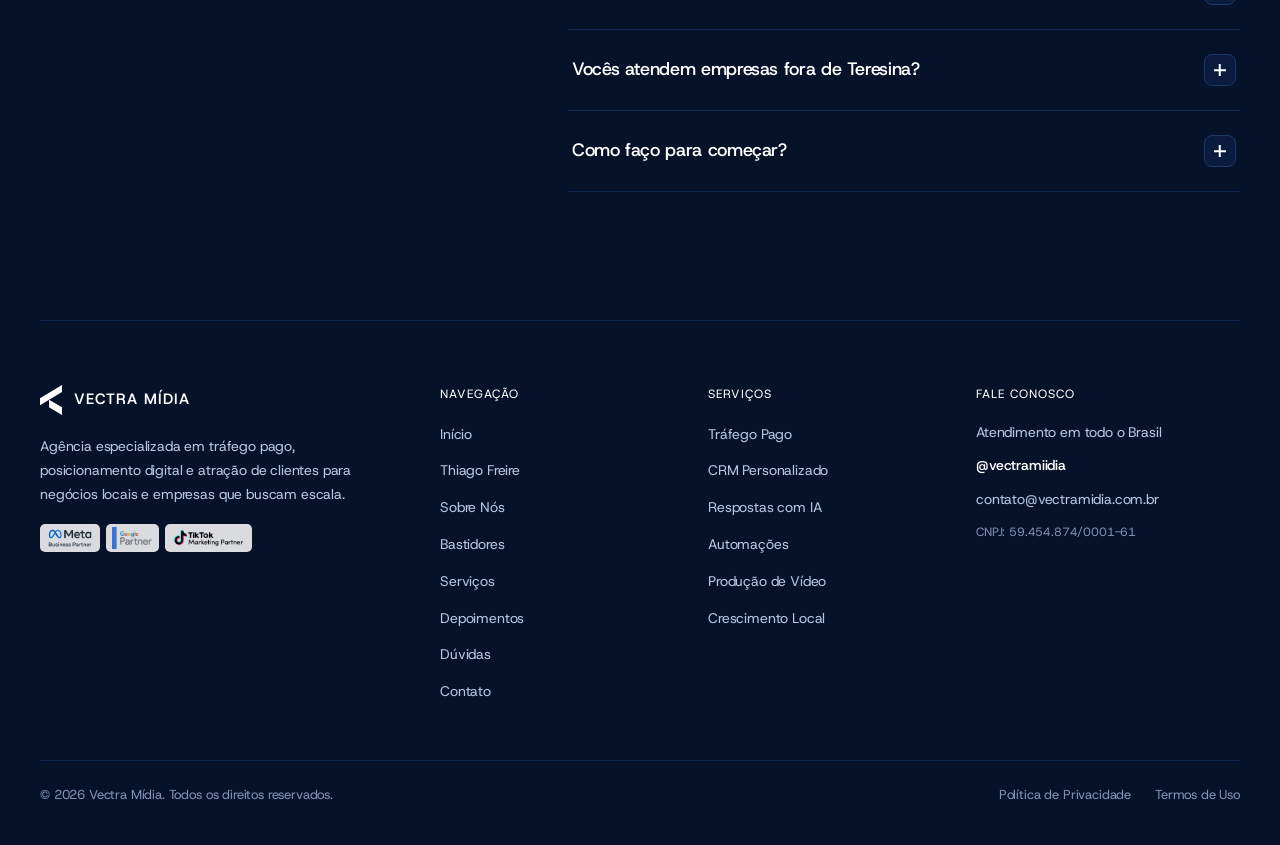
==== commit aff9edc4: "Update theme color and resource versions in index.html" ====
--- a/vectra-midia-redesign/index.html
+++ b/vectra-midia-redesign/index.html
@@ -8,7 +8,7 @@
   <!-- SEO -->
   <meta name="description" content="A Vectra Mídia é uma agência de marketing digital focada em gerar clientes reais para negócios locais com estratégia, tráfego pago e autoridade comprovada.">
   <meta name="robots" content="index, follow">
-  <meta name="theme-color" content="#0a0a0a">
+  <meta name="theme-color" content="#051229">
   <meta property="og:type" content="website">
   <meta property="og:title" content="Vectra Mídia — Marketing que traz clientes de verdade">
   <meta property="og:description" content="Acelere as vendas do seu negócio local com tráfego pago de alta conversão, CRM personalizado e automações com inteligência artificial.">
@@ -17,16 +17,16 @@
   <meta name="twitter:card" content="summary_large_image">
 
   <!-- Favicon -->
-  <link rel="icon" type="image/svg+xml" href="./assets/images/favicon.svg">
+  <link rel="icon" type="image/svg+xml" href="./assets/images/favicon.svg?v=2">
   <link rel="apple-touch-icon" href="./assets/images/logo.jpg">
 
   <!-- Fontes -->
   <link rel="preconnect" href="https://fonts.googleapis.com">
   <link rel="preconnect" href="https://fonts.gstatic.com" crossorigin>
-  <link href="https://fonts.googleapis.com/css2?family=Inter:wght@400;500;600&family=JetBrains+Mono:wght@400;500&display=swap" rel="stylesheet">
+  <link href="https://fonts.googleapis.com/css2?family=Host+Grotesk:wght@300..800&display=swap" rel="stylesheet">
 
   <!-- CSS -->
-  <link rel="stylesheet" href="./assets/css/style.css?v=20261123b">
+  <link rel="stylesheet" href="./assets/css/style.css?v=20261123c">
   <link rel="stylesheet" href="./assets/css/circular-carousel.css">
 
   <!-- Liga as animações só quando o JavaScript está ativo -->
--- a/vectra-midia-redesign/assets/css/style.css
+++ b/vectra-midia-redesign/assets/css/style.css
@@ -1,28 +1,33 @@
 /* ==========================================================================
    VECTRA MÍDIA — ESTILO "DESIGN 5"
-   Preto com grade de "planta baixa", texto branco e um azul de destaque.
+   Cores e fonte do Manual da Marca (23/11/2026): azul-marinho, azul #1A55C0,
+   branco/#EAF2FF e amarelo #FCE780 como detalhe. Fonte Host Grotesk.
    ========================================================================== */
 
 /* Layout: topo dividido (texto + painel de leads ao vivo), números logo abaixo,
    seções escuras em sequência e um painel claro para os depoimentos. */
 :root {
   /* Superfícies (pretas, de mais escura para mais clara) */
-  --black: #000000;
-  --canvas: #0a0a0a;        /* fundo da página */
-  --card: #141414;          /* cartões */
-  --raised: #1e1e1e;        /* cartões em destaque, linhas da grade */
-  --edge: #313131;          /* bordas finas */
-  --smoke: #454545;         /* bordas de botões secundários */
+  --black: #030B1A;
+  --canvas: #051229;        /* fundo da página */
+  --card: #0A1B3D;          /* cartões */
+  --raised: #0F2752;        /* cartões em destaque, linhas da grade */
+  --edge: #1D3769;          /* bordas finas */
+  --smoke: #34518A;         /* bordas de botões secundários */
 
   /* Texto */
   --white: #ffffff;
-  --ash: #a7a7a7;           /* texto secundário */
-  --mist: #7c7c7c;          /* texto terciário */
+  --ash: #B7C5E0;           /* texto secundário */
+  --mist: #8092B4;          /* texto terciário */
 
   /* Azul da marca (único destaque) */
   --blue: #6798ff;
-  --blue-strong: #3a6df0;
+  --blue-strong: #1A55C0;
   --blue-soft: rgba(103, 152, 255, 0.14);
+
+  /* Manual da marca: azul-marinho e amarelo (amarelo só como detalhe) */
+  --navy: #0C285A;
+  --yellow: #FCE780;
 
   /* Verde do WhatsApp: SÓ no botão flutuante e no ícone/animação do botão de diagnóstico */
   --wa-green: #25D366;
@@ -30,14 +35,14 @@
   --wa-green-glow: rgba(37, 211, 102, 0.55);
 
   /* Painel claro */
-  --paper: #f4f6fb;
-  --ink: #0a0a0a;
-  --ink-2: #4a5268;
-  --ink-line: #e1e5f0;
+  --paper: #EAF2FF;
+  --ink: #0C285A;
+  --ink-2: #44557A;
+  --ink-line: #CFDDF5;
 
   /* Fontes */
-  --font: 'Inter', ui-sans-serif, system-ui, -apple-system, 'Segoe UI', Roboto, sans-serif;
-  --mono: 'JetBrains Mono', 'IBM Plex Mono', ui-monospace, SFMono-Regular, Menlo, Consolas, monospace;
+  --font: 'Host Grotesk', 'Inter', ui-sans-serif, system-ui, -apple-system, 'Segoe UI', Roboto, sans-serif;
+  --mono: 'Host Grotesk', 'JetBrains Mono', 'IBM Plex Mono', ui-monospace, SFMono-Regular, Menlo, Consolas, monospace;
 
   /* Medidas */
   --max: 1200px;
@@ -67,7 +72,7 @@
   font-weight: 400;
   line-height: 1.55;
   letter-spacing: -0.01em;
-  font-feature-settings: "liga", "cv11";
+  font-feature-settings: "liga";
   -webkit-font-smoothing: antialiased;
   -moz-osx-font-smoothing: grayscale;
   overflow-x: hidden;
@@ -93,7 +98,7 @@
   position: fixed; inset: 0; z-index: -1; pointer-events: none;
   --cx: 50vw; --cy: 30vh;
   background:
-    radial-gradient(520px circle at var(--cx) var(--cy), rgba(58,109,240,.20), rgba(58,109,240,.06) 45%, transparent 70%),
+    radial-gradient(520px circle at var(--cx) var(--cy), rgba(26,85,192,.20), rgba(26,85,192,.06) 45%, transparent 70%),
     radial-gradient(160px circle at var(--cx) var(--cy), rgba(103,152,255,.14), transparent 70%);
   opacity: 0;
   transition: opacity .6s ease;
@@ -116,7 +121,7 @@
 }
 .aurora-blob--1 {
   left: -20vmax; top: -25vmax;
-  background: radial-gradient(closest-side, rgba(58,109,240,.55), rgba(58,109,240,.12) 55%, transparent 75%);
+  background: radial-gradient(closest-side, rgba(26,85,192,.55), rgba(26,85,192,.12) 55%, transparent 75%);
   translate: calc(var(--p) * 55vw) calc(var(--p) * 30vh);
   opacity: calc(.6 - var(--p) * .25);
   animation: drift1 22s ease-in-out infinite alternate;
@@ -273,7 +278,7 @@
 .tag--accent { color: var(--blue); border-color: rgba(103,152,255,.3); background: rgba(103,152,255,.08); }
 .tag--overlay {
   position: absolute; top: 12px; left: 12px; z-index: 2;
-  background: rgba(10,10,10,.75);
+  background: rgba(5,18,41,.75);
   backdrop-filter: blur(6px);
   -webkit-backdrop-filter: blur(6px);
   color: var(--white);
@@ -302,7 +307,7 @@
   transition: background-color .3s ease, border-color .3s ease, transform .35s ease;
 }
 .site-header.is-scrolled {
-  background: rgba(10, 10, 10, 0.82);
+  background: rgba(5, 18, 41, 0.82);
   backdrop-filter: saturate(140%) blur(14px);
   -webkit-backdrop-filter: saturate(140%) blur(14px);
   border-bottom-color: var(--raised);
@@ -357,7 +362,7 @@
   background-position: center top;
 }
 .hero-grid-bg {
-  --line-color: #1a1a1a;
+  --line-color: #0C2148;
   mask-image: radial-gradient(ellipse 90% 75% at 50% 30%, #000 40%, transparent 100%);
   -webkit-mask-image: radial-gradient(ellipse 90% 75% at 50% 30%, #000 40%, transparent 100%);
 }
@@ -377,7 +382,7 @@
   align-items: center;
 }
 
-.hero-copy .eyebrow { padding: 6px 12px 6px 10px; border: 1px solid var(--raised); border-radius: 9999px; background: rgba(20,20,20,.7); }
+.hero-copy .eyebrow { padding: 6px 12px 6px 10px; border: 1px solid var(--raised); border-radius: 9999px; background: rgba(10,27,61,.7); }
 
 .hero-title {
   font-weight: 500;
@@ -388,7 +393,7 @@
 }
 .hero-rotator {
   display: block;
-  color: var(--blue);
+  color: var(--yellow);
   min-height: 1.08em;
 }
 .typewriter-cursor {
@@ -397,7 +402,7 @@
   height: .82em;
   margin-left: 6px;
   vertical-align: -0.06em;
-  background: var(--blue);
+  background: var(--yellow);
   border-radius: 1px;
   animation: blink 1.05s steps(1) infinite;
 }
@@ -422,7 +427,7 @@
   border: 1px solid var(--raised);
   border-radius: var(--r-lg);
   padding: 18px;
-  box-shadow: 0 0 0 1px rgba(0,0,0,.6), 0 40px 120px -40px rgba(58,109,240,.45);
+  box-shadow: 0 0 0 1px rgba(0,0,0,.6), 0 40px 120px -40px rgba(26,85,192,.45);
   transform: perspective(1200px) rotateY(-6deg) rotateX(3deg);
   transition: transform .6s cubic-bezier(.2,.7,.2,1);
 }
@@ -516,7 +521,7 @@
   position: absolute; inset: 0; z-index: -1; pointer-events: none; opacity: 0;
   background:
     radial-gradient(320px circle at var(--mx) var(--my), rgba(103,152,255,.28), transparent 65%),
-    linear-gradient(to bottom, rgba(58,109,240,.10), transparent);
+    linear-gradient(to bottom, rgba(26,85,192,.10), transparent);
   transition: opacity .35s ease;
 }
 .stat-icon {
@@ -546,7 +551,7 @@
 .stat-bar span { display: block; height: 100%; width: 18%; border-radius: inherit; background: var(--blue); transition: width .9s cubic-bezier(.2,.7,.2,1); }
 .stat-stars { position: relative; margin-top: 14px; font-size: 18px; letter-spacing: 4px; line-height: 1; width: max-content; }
 .stat-stars-base { color: var(--edge); }
-.stat-stars-fill { position: absolute; inset: 0 auto 0 0; width: var(--w); overflow: hidden; white-space: nowrap; color: var(--ash); transition: color .35s ease; }
+.stat-stars-fill { position: absolute; inset: 0 auto 0 0; width: var(--w); overflow: hidden; white-space: nowrap; color: var(--yellow); transition: color .35s ease; }
 
 .stat:hover, .stat:focus-visible, .stat.is-lit {
   border-color: rgba(103,152,255,.55);
@@ -560,7 +565,7 @@
 }
 .stat:hover .stat-label, .stat:focus-visible .stat-label, .stat.is-lit .stat-label { color: var(--white); }
 .stat:hover .stat-bar span, .stat:focus-visible .stat-bar span, .stat.is-lit .stat-bar span { width: var(--w); }
-.stat:hover .stat-stars-fill, .stat:focus-visible .stat-stars-fill, .stat.is-lit .stat-stars-fill { color: var(--blue); }
+.stat:hover .stat-stars-fill, .stat:focus-visible .stat-stars-fill, .stat.is-lit .stat-stars-fill { color: var(--yellow); }
 
 /* --------------------------------------------------------------------------
    FAIXA ROLANTE
@@ -612,7 +617,7 @@
 .ceo-halo {
   position: absolute; inset: -6% -10% 2% -10%; z-index: 0; pointer-events: none;
   /* termina transparente antes da borda da caixa: nenhum corte reto */
-  background: radial-gradient(closest-side at 50% 44%, rgba(58,109,240,.55), rgba(58,109,240,.2) 50%, rgba(58,109,240,.06) 72%, transparent 92%);
+  background: radial-gradient(closest-side at 50% 44%, rgba(26,85,192,.55), rgba(26,85,192,.2) 50%, rgba(26,85,192,.06) 72%, transparent 92%);
 }
 .ceo-rings { position: absolute; inset: 0; z-index: 0; pointer-events: none; }
 .ceo-rings span {
@@ -623,7 +628,7 @@
   animation: spin 60s linear infinite;
 }
 .ceo-rings span:nth-child(1) { width: 74%; aspect-ratio: 1; }
-.ceo-rings span:nth-child(2) { width: 96%; aspect-ratio: 1; border-style: solid; border-color: #262626; animation-duration: 90s; animation-direction: reverse; }
+.ceo-rings span:nth-child(2) { width: 96%; aspect-ratio: 1; border-style: solid; border-color: #16305F; animation-duration: 90s; animation-direction: reverse; }
 @keyframes spin { to { transform: translate(-50%, -50%) rotate(360deg); } }
 
 .ceo-figure {
@@ -637,7 +642,7 @@
   /* só a parte de baixo se dissolve no fundo */
   mask-image: linear-gradient(to bottom, #000 64%, transparent 97%);
   -webkit-mask-image: linear-gradient(to bottom, #000 64%, transparent 97%);
-  filter: drop-shadow(0 0 30px rgba(58,109,240,.25));
+  filter: drop-shadow(0 0 30px rgba(26,85,192,.25));
   transition: transform .6s cubic-bezier(.2,.7,.2,1);
 }
 .ceo-stage:hover .ceo-figure img { transform: scale(1.02); }
@@ -647,7 +652,7 @@
   display: inline-flex; align-items: center; gap: 8px;
   padding: 8px 12px;
   border-radius: var(--r);
-  background: rgba(20,20,20,.85);
+  background: rgba(10,27,61,.85);
   backdrop-filter: blur(10px);
   -webkit-backdrop-filter: blur(10px);
   border: 1px solid var(--edge);
@@ -721,9 +726,9 @@
   border-radius: 16px;
   border: 1px solid var(--frame-accent, rgba(103,152,255,.45));
   background:
-    radial-gradient(ellipse 70% 60% at 50% 0%, rgba(58,109,240,.10), transparent 70%),
-    rgba(10,10,12,.22);
-  box-shadow: 0 0 0 1px rgba(103,152,255,.08), 0 0 40px -10px rgba(58,109,240,.35), inset 0 0 60px -20px rgba(58,109,240,.25);
+    radial-gradient(ellipse 70% 60% at 50% 0%, rgba(26,85,192,.10), transparent 70%),
+    rgba(5,18,41,.22);
+  box-shadow: 0 0 0 1px rgba(103,152,255,.08), 0 0 40px -10px rgba(26,85,192,.35), inset 0 0 60px -20px rgba(26,85,192,.25);
   overflow: hidden;
 }
 .portal-frame[data-scene="1"] { --frame-accent: rgba(120,165,255,.5); }
@@ -739,7 +744,7 @@
 }
 .portal-frame::after {   /* escurece os quadros distantes */
   content: ""; position: absolute; inset: 0; pointer-events: none;
-  background: var(--portal-dim-color, #0a0a0a);
+  background: var(--portal-dim-color, #051229);
   opacity: calc(var(--portal-dim, 0) * .6);
 }
 .portal-content {
@@ -762,7 +767,7 @@
 .portal-lead { max-width: 820px; font-size: clamp(22px, 2.8vw, 36px); line-height: 1.3; letter-spacing: -0.02em; font-weight: 400; color: var(--ash); text-wrap: balance; }
 .portal-lead strong { color: var(--white); font-weight: 500; }
 .portal-pills { margin-top: 28px; display: flex; flex-wrap: wrap; justify-content: center; gap: 8px; }
-.portal-pills span { padding: 8px 14px; border-radius: 9999px; border: 1px solid rgba(103,152,255,.35); background: rgba(58,109,240,.10); color: var(--white); font-size: 14px; font-weight: 500; }
+.portal-pills span { padding: 8px 14px; border-radius: 9999px; border: 1px solid rgba(103,152,255,.35); background: rgba(26,85,192,.10); color: var(--white); font-size: 14px; font-weight: 500; }
 .portal-actions { margin-top: 32px; }
 .portal-diffs { width: 100%; max-width: 1000px; display: grid; grid-template-columns: repeat(3, 1fr); gap: 16px; text-align: left; }
 .portal-diffs li {
@@ -770,7 +775,7 @@
   padding: 24px;
   border-radius: 12px;
   border: 1px solid rgba(103,152,255,.28);
-  background: rgba(20,20,22,.55);
+  background: rgba(10,27,61,.55);
 }
 .portal-diffs .check { width: 30px; height: 30px; margin: 0 0 4px; }
 .portal-diffs h3 { font-size: clamp(18px, 1.7vw, 22px); font-weight: 500; line-height: 1.25; letter-spacing: -0.02em; }
@@ -892,8 +897,8 @@
 .service-card--main::after {
   content: ""; position: absolute; inset: 0; z-index: -2; pointer-events: none;
   background-image:
-    linear-gradient(to right, #1a1a1a 1px, transparent 1px),
-    linear-gradient(to bottom, #1a1a1a 1px, transparent 1px);
+    linear-gradient(to right, #0C2148 1px, transparent 1px),
+    linear-gradient(to bottom, #0C2148 1px, transparent 1px);
   background-size: 32px 32px;
   mask-image: linear-gradient(to top, #000, transparent 70%);
   -webkit-mask-image: linear-gradient(to top, #000, transparent 70%);
@@ -1012,7 +1017,7 @@
   display: inline-flex; align-items: center; gap: 8px;
   padding: 8px 12px;
   border-radius: 9999px;
-  background: rgba(10,10,10,.72);
+  background: rgba(5,18,41,.72);
   backdrop-filter: blur(8px);
   -webkit-backdrop-filter: blur(8px);
   border: 1px solid rgba(255,255,255,.18);
@@ -1086,7 +1091,7 @@
   color: var(--white);
   border-radius: var(--r-lg);
   background:
-    radial-gradient(ellipse 60% 50% at 50% 45%, rgba(58,109,240,.16), transparent 70%);
+    radial-gradient(ellipse 60% 50% at 50% 45%, rgba(26,85,192,.16), transparent 70%);
 }
 .proofs-3d .circular-carousel__title { font-size: 16px; max-width: 520px; }
 .proofs-3d .circular-carousel__subtitle { font-family: var(--mono); font-size: 11px; letter-spacing: .08em; text-transform: uppercase; color: var(--blue); opacity: 1; margin-top: 4px; }
@@ -1138,8 +1143,8 @@
 .cta-well::before {
   content: ""; position: absolute; inset: 0; z-index: -2; pointer-events: none;
   background-image:
-    linear-gradient(to right, #1c1c1c 1px, transparent 1px),
-    linear-gradient(to bottom, #1c1c1c 1px, transparent 1px);
+    linear-gradient(to right, #0E2550 1px, transparent 1px),
+    linear-gradient(to bottom, #0E2550 1px, transparent 1px);
   background-size: var(--grid) var(--grid);
   background-position: center;
   mask-image: radial-gradient(ellipse 70% 90% at 50% 100%, #000, transparent 75%);
@@ -1147,7 +1152,7 @@
 }
 .cta-well-glow {
   position: absolute; z-index: -1; left: 50%; bottom: -320px; width: 900px; height: 560px; transform: translateX(-50%);
-  background: radial-gradient(closest-side, rgba(58,109,240,.42), transparent 75%);
+  background: radial-gradient(closest-side, rgba(26,85,192,.42), transparent 75%);
   pointer-events: none;
   transition: opacity .4s ease, transform .6s ease;
 }
@@ -1169,7 +1174,7 @@
   overflow: visible;
   box-shadow: 0 0 0 1px rgba(255,255,255,.4), 0 10px 50px -12px rgba(103,152,255,.8);
 }
-.btn-cta .btn-shine { border-radius: inherit; overflow: hidden; }
+.btn-cta .btn-shine { border-radius: inherit; overflow: hidden; background-image: linear-gradient(110deg, transparent 40%, rgba(37,211,102,.55) 50%, transparent 60%); }
 .btn-cta-icon {
   width: 38px; height: 38px;
   display: inline-flex; align-items: center; justify-content: center;
@@ -1328,7 +1333,7 @@
   position: absolute; top: 12px; right: 12px; z-index: 3;
   width: 36px; height: 36px;
   border-radius: var(--r);
-  background: rgba(10,10,10,.85);
+  background: rgba(5,18,41,.85);
   border: 1px solid var(--edge);
   font-size: 22px; line-height: 1;
   display: flex; align-items: center; justify-content: center;
@@ -1358,7 +1363,7 @@
   max-width: 440px;
   display: flex; align-items: center; gap: 16px;
   padding: 16px 16px 16px 20px;
-  background: rgba(20, 20, 20, 0.95);
+  background: rgba(10, 27, 61, 0.95);
   backdrop-filter: blur(10px);
   -webkit-backdrop-filter: blur(10px);
   border: 1px solid var(--edge);
@@ -1507,7 +1512,7 @@
    PÁGINA DA POLÍTICA DE PRIVACIDADE
    -------------------------------------------------------------------------- */
 .legal-page { background:
-  radial-gradient(ellipse 70% 40% at 50% 0%, rgba(58,109,240,.18), transparent 70%),
+  radial-gradient(ellipse 70% 40% at 50% 0%, rgba(26,85,192,.18), transparent 70%),
   var(--canvas); }
 .legal-header { border-bottom: 1px solid var(--raised); }
 .legal-header-inner { display: flex; align-items: center; justify-content: space-between; gap: 16px; height: 72px; }
